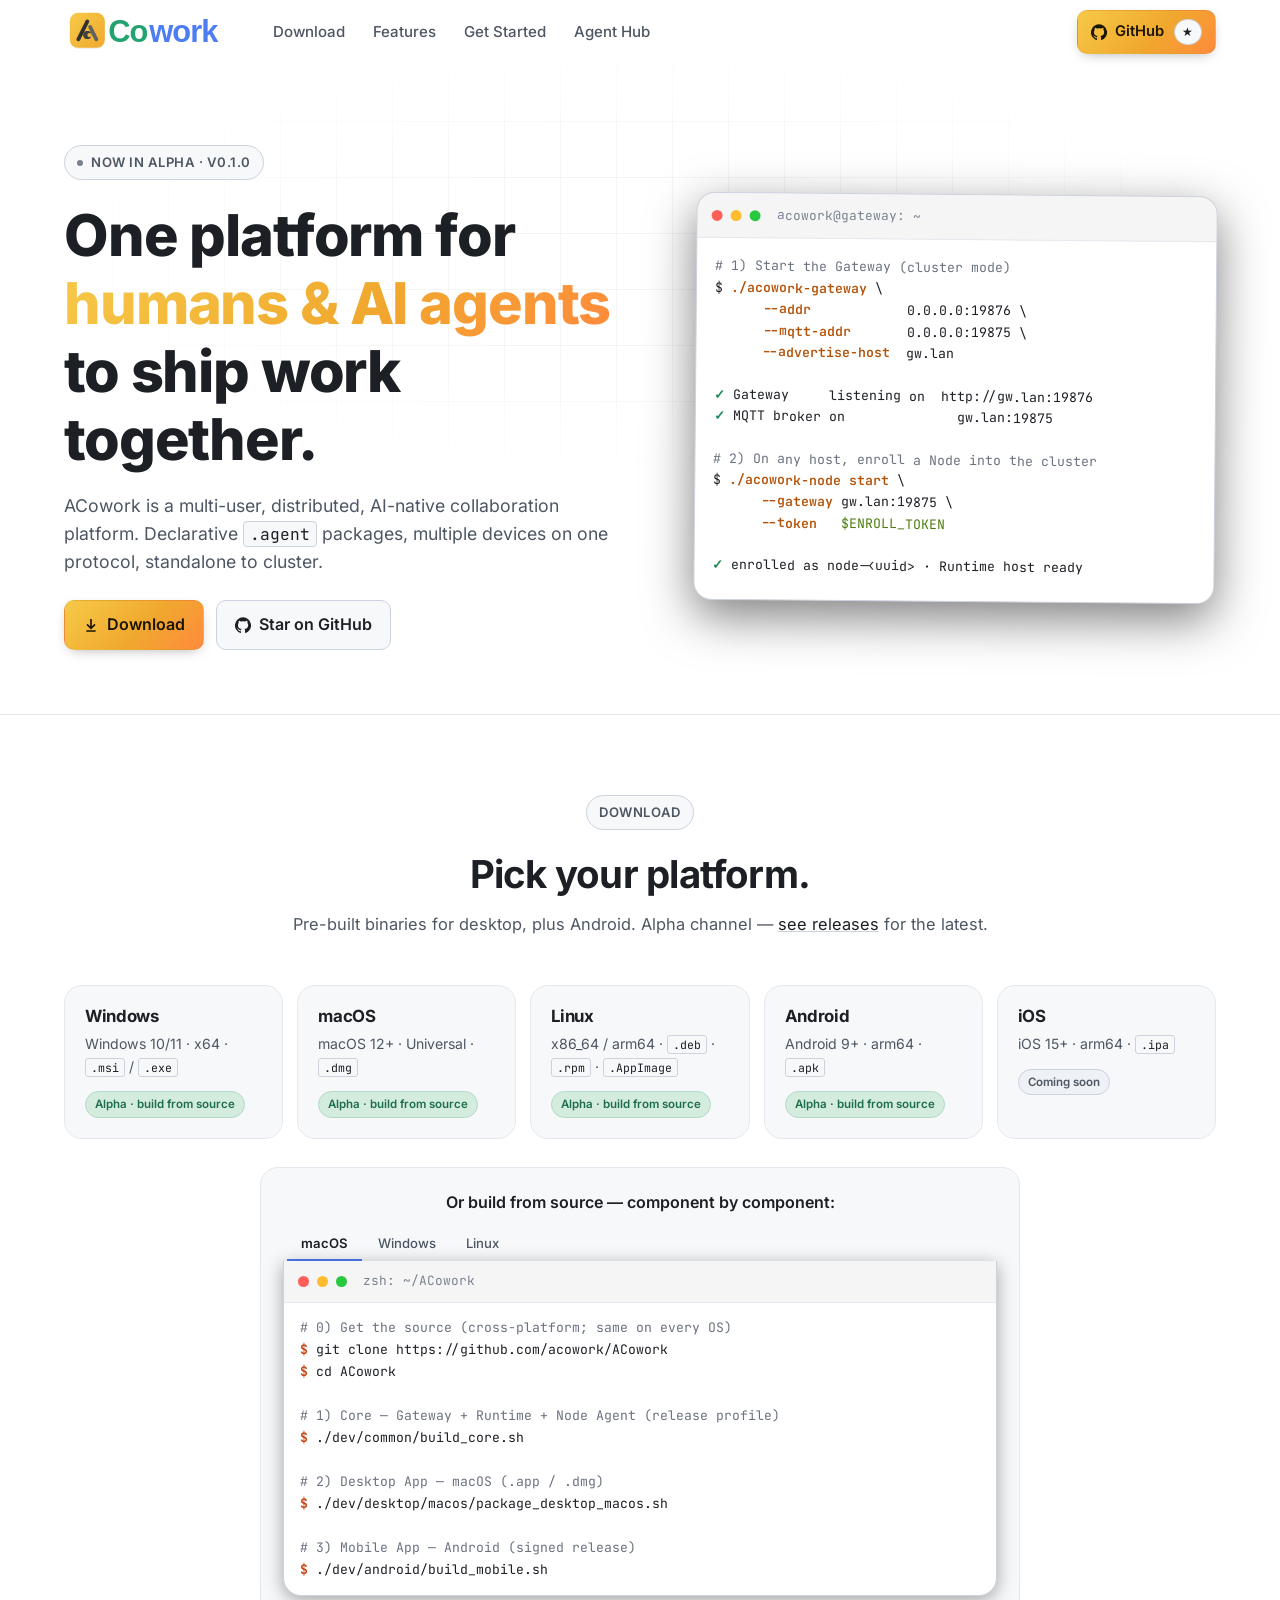
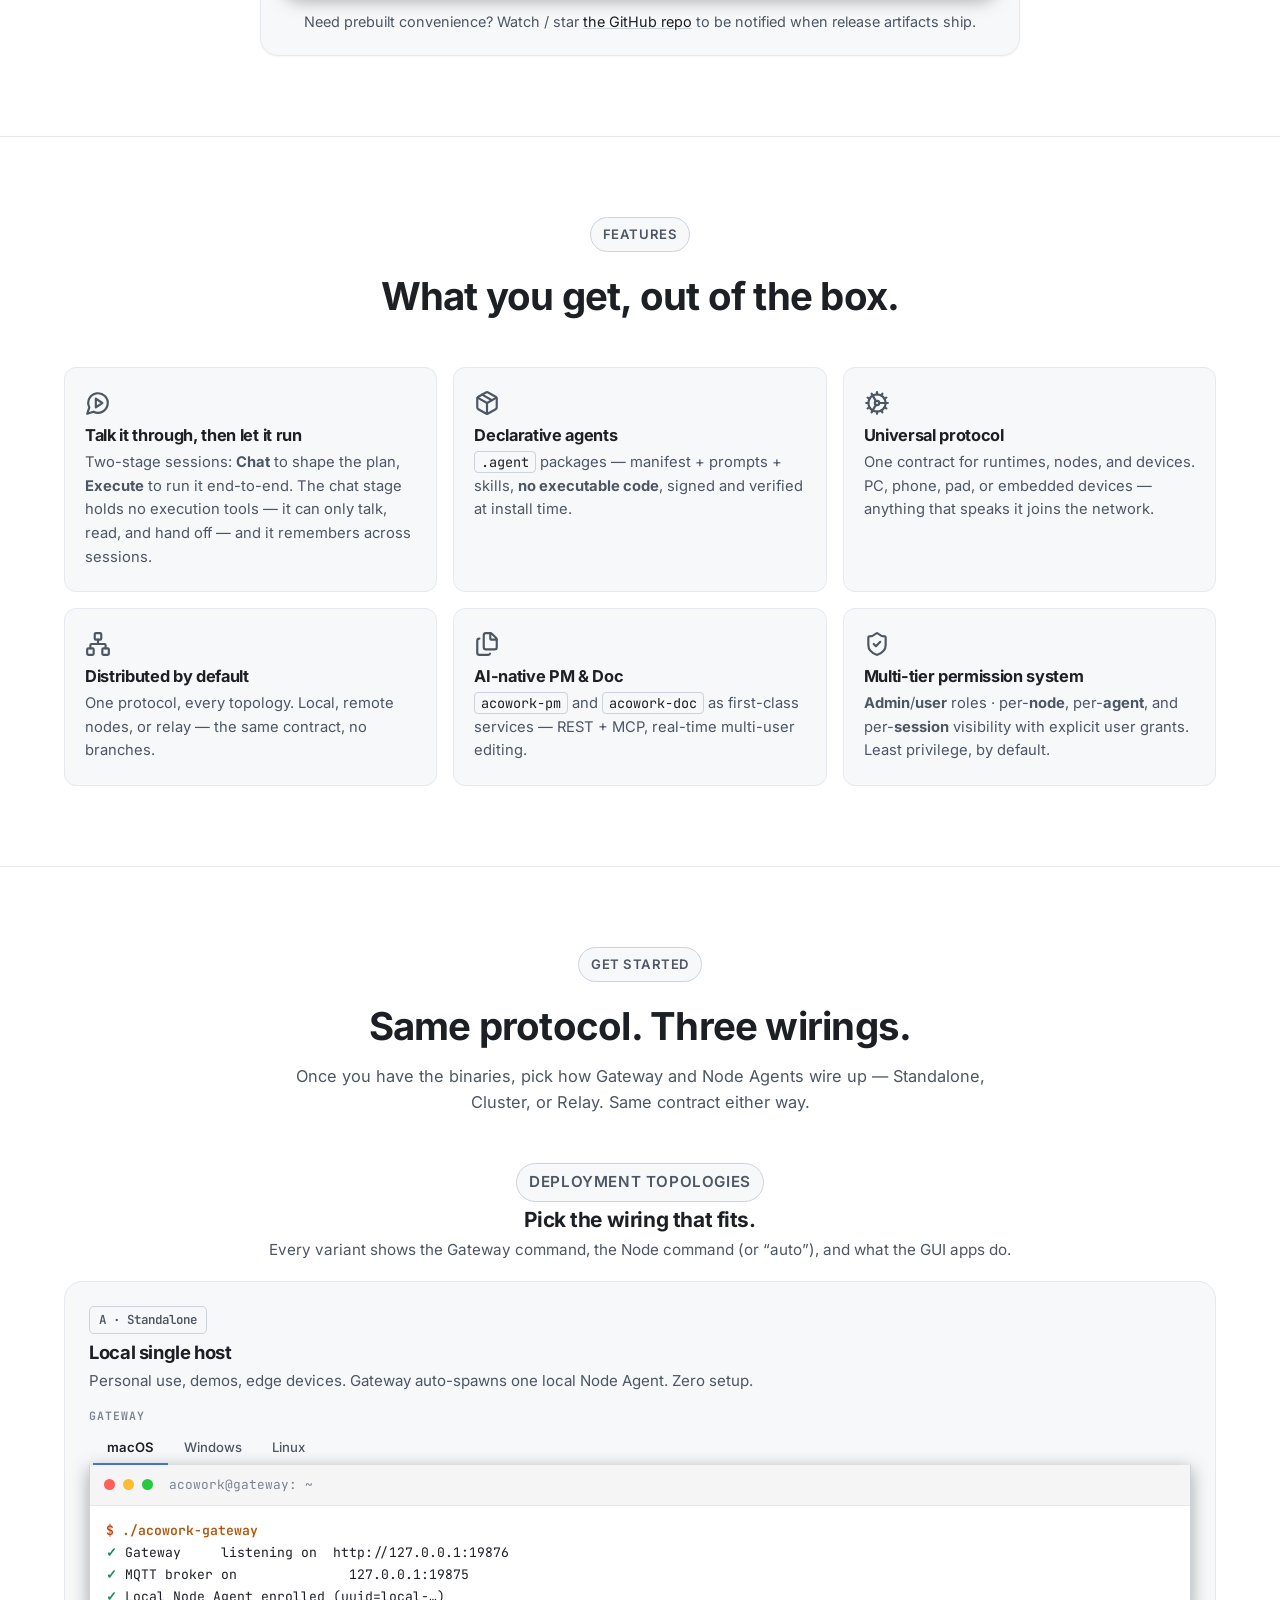
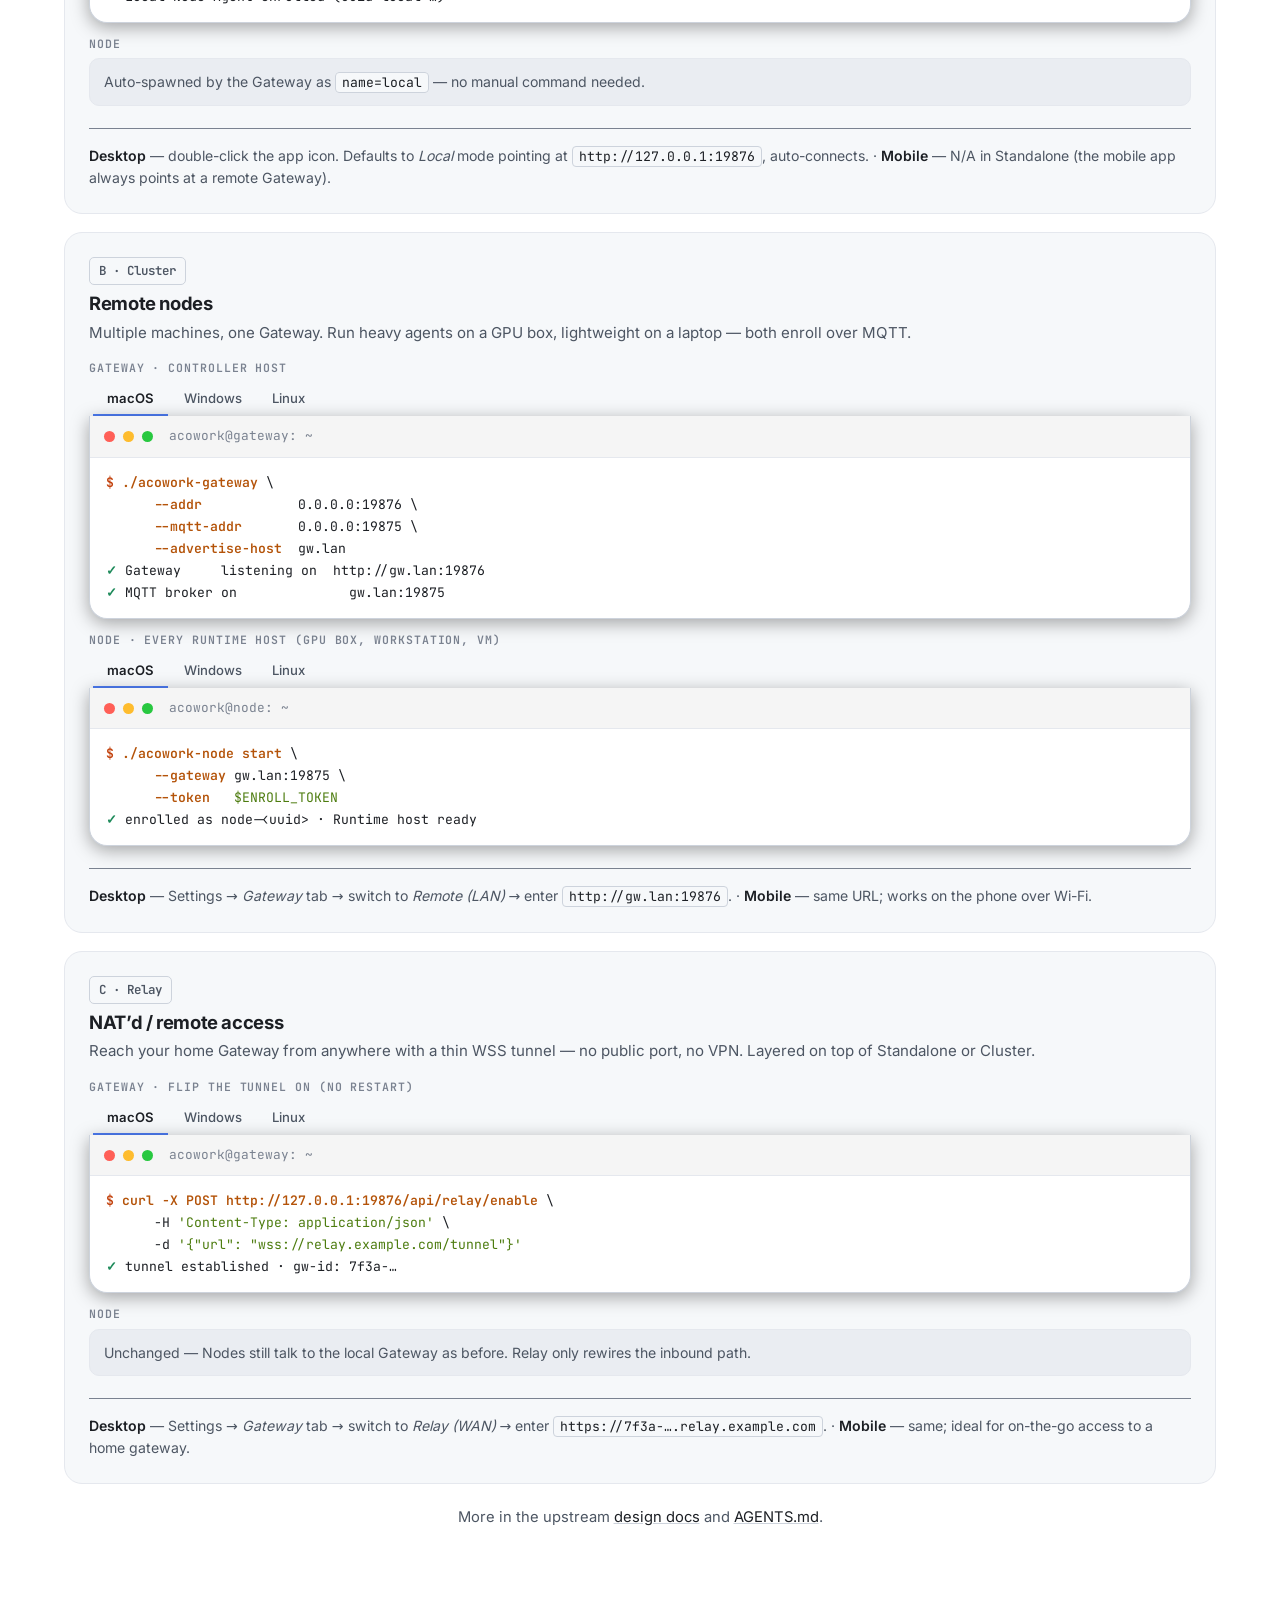
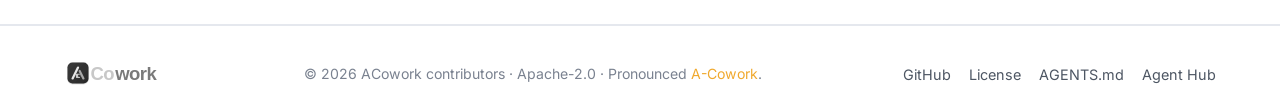
==== index.html @ cf71e771 "Lead with multi-device reach in the hero and meta descriptions 'standalone-to-cluster' describes sca" ====
<!DOCTYPE html>
<html lang="en" data-theme="dark">
<head>
  <meta charset="UTF-8" />
  <meta name="viewport" content="width=device-width, initial-scale=1.0" />
  <meta name="color-scheme" content="dark light" />
  <meta name="theme-color" content="#0d0e10" />

  <title>ACowork &mdash; AI Agents Collaboration Platform</title>
  <meta name="description" content="ACowork is a multi-user, distributed, AI-native collaboration platform. Declarative .agent packages, multiple devices on one protocol, standalone to cluster." />
  <meta name="keywords" content="ACowork, AI agents, multi-agent, collaboration platform, declarative agent, Rust, MCP, Grafeo" />

  <meta property="og:type" content="website" />
  <meta property="og:title" content="ACowork &mdash; AI Agents Collaboration Platform" />
  <meta property="og:description" content="Multi-user &middot; distributed &middot; AI-native. Declarative .agent packages, multiple devices on one protocol, standalone to cluster." />
  <meta property="og:image" content="assets/hero-1.jpg" />
  <meta name="twitter:card" content="summary_large_image" />

  <link rel="icon" type="image/svg+xml" href="assets/logo-gray.svg" />

  <!-- Self-hosted Variable Fonts (preload starts the fetch in parallel with HTML parse) -->
  <link rel="preload" href="assets/fonts/Inter-Variable.woff2" as="font" type="font/woff2" crossorigin />
  <link rel="preload" href="assets/fonts/JetBrainsMono-Variable.woff2" as="font" type="font/woff2" crossorigin />

  <link rel="stylesheet" href="styles.css?v=8" />
</head>
<body>

  <header class="nav" id="nav">
    <div class="container nav__inner">
      <a class="nav__brand" href="#top" aria-label="ACowork home">
        <img src="assets/logo.svg" alt="ACowork" class="nav__logo" height="40" />
      </a>
      <nav class="nav__links" aria-label="Primary">
        <a href="#download">Download</a>
        <a href="#features">Features</a>
        <a href="#start">Get Started</a>
        <a href="https://hub.acowork.ai">Agent Hub</a>
      </nav>
      <div class="nav__actions">
        <a class="btn btn--primary btn--sm" href="https://github.com/acowork/ACowork" target="_blank" rel="noopener" aria-label="GitHub repository">
          <svg viewBox="0 0 24 24" width="16" height="16" fill="currentColor" aria-hidden="true"><path d="M12 .5a12 12 0 0 0-3.79 23.4c.6.11.82-.26.82-.58v-2.04c-3.34.73-4.04-1.61-4.04-1.61-.55-1.4-1.34-1.77-1.34-1.77-1.1-.74.08-.73.08-.73 1.21.08 1.85 1.24 1.85 1.24 1.08 1.85 2.84 1.31 3.53 1 .11-.78.42-1.31.77-1.61-2.66-.3-5.46-1.33-5.46-5.93 0-1.31.47-2.38 1.24-3.22-.13-.3-.54-1.52.11-3.17 0 0 1.01-.32 3.3 1.23a11.45 11.45 0 0 1 6 0c2.29-1.55 3.3-1.23 3.3-1.23.65 1.65.24 2.87.12 3.17.77.84 1.23 1.91 1.23 3.22 0 4.61-2.8 5.62-5.47 5.92.43.37.81 1.1.81 2.22v3.29c0 .32.22.7.83.58A12 12 0 0 0 12 .5Z"/></svg>
          <span>GitHub</span>
          <span class="badge" id="stars-badge" aria-live="polite">&#9733;</span>
        </a>
        <button class="nav__toggle" id="nav-toggle" aria-label="Toggle menu" aria-expanded="false">
          <span></span><span></span><span></span>
        </button>
      </div>
    </div>
  </header>

  <main id="top">

    <section class="hero">
      <div class="hero__bg" aria-hidden="true">
        <div class="hero__grid"></div>
      </div>

      <div class="container hero__inner">
        <div class="hero__copy">
          <a class="eyebrow" href="https://github.com/acowork/ACowork" target="_blank" rel="noopener">
            <span class="eyebrow__dot"></span>
            Now in Alpha &middot; v0.1.0
          </a>
          <h1 class="hero__title">
            One platform for
            <span class="grad-text">humans &amp; AI agents</span>
            to ship work together.
          </h1>
          <p class="hero__sub">
            ACowork is a multi-user, distributed, AI-native collaboration platform.
            Declarative <code class="inline">.agent</code> packages, multiple devices
            on one protocol, standalone to cluster.
          </p>
          <div class="hero__cta">
            <a class="btn btn--primary" href="#download">
              <svg viewBox="0 0 24 24" width="16" height="16" fill="none" stroke="currentColor" stroke-width="2.5" aria-hidden="true"><path d="M12 3v12M6 11l6 6 6-6M5 21h14"/></svg>
              Download
            </a>
            <a class="btn btn--ghost" href="https://github.com/acowork/ACowork" target="_blank" rel="noopener">
              <svg viewBox="0 0 24 24" width="16" height="16" fill="currentColor" aria-hidden="true"><path d="M12 .5a12 12 0 0 0-3.79 23.4c.6.11.82-.26.82-.58v-2.04c-3.34.73-4.04-1.61-4.04-1.61-.55-1.4-1.34-1.77-1.34-1.77-1.1-.74.08-.73.08-.73 1.21.08 1.85 1.24 1.85 1.24 1.08 1.85 2.84 1.31 3.53 1 .11-.78.42-1.31.77-1.61-2.66-.3-5.46-1.33-5.46-5.93 0-1.31.47-2.38 1.24-3.22-.13-.3-.54-1.52.11-3.17 0 0 1.01-.32 3.3 1.23a11.45 11.45 0 0 1 6 0c2.29-1.55 3.3-1.23 3.3-1.23.65 1.65.24 2.87.12 3.17.77.84 1.23 1.91 1.23 3.22 0 4.61-2.8 5.62-5.47 5.92.43.37.81 1.1.81 2.22v3.29c0 .32.22.7.83.58A12 12 0 0 0 12 .5Z"/></svg>
              Star on GitHub
            </a>
          </div>
        </div>

        <div class="hero__art" aria-hidden="true">
          <div class="hero__card">
            <div class="hero__cardhead">
              <span class="dot dot--r"></span><span class="dot dot--y"></span><span class="dot dot--g"></span>
              <span class="hero__cardurl">acowork@gateway: ~</span>
            </div>
            <pre class="hero__cardbody"><code><span class="c-c"># 1) Start the Gateway (cluster mode)</span>
$ <span class="c-cmd">./acowork-gateway</span> \
      <span class="c-cmd">--addr</span>            0.0.0.0:19876 \
      <span class="c-cmd">--mqtt-addr</span>       0.0.0.0:19875 \
      <span class="c-cmd">--advertise-host</span>  gw.lan

<span class="c-ok">&#10003;</span> Gateway     listening on  http://gw.lan:19876
<span class="c-ok">&#10003;</span> MQTT broker on              gw.lan:19875

<span class="c-c"># 2) On any host, enroll a Node into the cluster</span>
$ <span class="c-cmd">./acowork-node start</span> \
      <span class="c-cmd">--gateway</span> gw.lan:19875 \
      <span class="c-cmd">--token</span>   <span class="c-str">$ENROLL_TOKEN</span>

<span class="c-ok">&#10003;</span> enrolled as node-&lt;uuid&gt; &middot; Runtime host ready</code></pre>
          </div>
        </div>
      </div>
    </section>

    <section class="section section--alt" id="download">
      <div class="container">
        <header class="section__head">
          <p class="eyebrow eyebrow--center">Download</p>
          <h2 class="section__title">Pick your platform.</h2>
          <p class="section__lead">Pre-built binaries for desktop, plus Android. Alpha channel &mdash; <a href="https://github.com/acowork/ACowork/releases" target="_blank" rel="noopener">see releases</a> for the latest.</p>
        </header>

        <div class="dl-grid">
          <a class="dl-card" href="https://github.com/acowork/ACowork/releases" target="_blank" rel="noopener">
            <div class="dl-card__body">
              <h3><strong class="dl-name">Windows</strong></h3>
              <p>Windows 10/11 &middot; x64 &middot; <code>.msi</code> / <code>.exe</code></p>
              <span class="dl-meta dl-meta--alpha">Alpha &middot; build from source</span>
            </div>
          </a>

          <a class="dl-card" href="https://github.com/acowork/ACowork/releases" target="_blank" rel="noopener">
            <div class="dl-card__body">
              <h3><strong class="dl-name">macOS</strong></h3>
              <p>macOS 12+ &middot; Universal &middot; <code>.dmg</code></p>
              <span class="dl-meta dl-meta--alpha">Alpha &middot; build from source</span>
            </div>
          </a>

          <a class="dl-card" href="https://github.com/acowork/ACowork/releases" target="_blank" rel="noopener">
            <div class="dl-card__body">
              <h3><strong class="dl-name">Linux</strong></h3>
              <p>x86_64 / arm64 &middot; <code>.deb</code> &middot; <code>.rpm</code> &middot; <code>.AppImage</code></p>
              <span class="dl-meta dl-meta--alpha">Alpha &middot; build from source</span>
            </div>
          </a>

          <a class="dl-card" href="https://github.com/acowork/ACowork/releases" target="_blank" rel="noopener">
            <div class="dl-card__body">
              <h3><strong class="dl-name">Android</strong></h3>
              <p>Android 9+ &middot; arm64 &middot; <code>.apk</code></p>
              <span class="dl-meta dl-meta--alpha">Alpha &middot; build from source</span>
            </div>
          </a>
          <a class="dl-card" href="https://github.com/acowork/ACowork" target="_blank" rel="noopener">
            <div class="dl-card__body">
              <h3><strong class="dl-name">iOS</strong></h3>
              <p>iOS 15+ &middot; arm64 &middot; <code>.ipa</code></p>
              <span class="dl-meta dl-meta--soon">Coming soon</span>
            </div>
          </a>
        </div>

        <div class="dl-build">
          <p class="dl-build__title">Or build from source &mdash; component by component:</p>

          <div class="ptabs" data-ptabs-group="platform">
            <div class="ptabs__bar" role="tablist" aria-label="Build platform">
              <button type="button" class="ptabs__btn is-active" data-ptab="macos"   role="tab" aria-selected="true">macOS</button>
              <button type="button" class="ptabs__btn"           data-ptab="windows" role="tab" aria-selected="false">Windows</button>
              <button type="button" class="ptabs__btn"           data-ptab="linux"   role="tab" aria-selected="false">Linux</button>
            </div>

            <div class="ptabs__pane is-active" data-ptab-pane="macos" role="tabpanel">
              <div class="terminal">
                <div class="terminal__head">
                  <span class="dot dot--r"></span><span class="dot dot--y"></span><span class="dot dot--g"></span>
                  <span class="terminal__url">zsh: ~/ACowork</span>
                </div>
                <pre class="code terminal__body"><code><span class="c-c"># 0) Get the source (cross-platform; same on every OS)</span>
<span class="c-cd">$</span> git clone https://github.com/acowork/ACowork
<span class="c-cd">$</span> cd ACowork

<span class="c-c"># 1) Core &mdash; Gateway + Runtime + Node Agent (release profile)</span>
<span class="c-cd">$</span> ./dev/common/build_core.sh

<span class="c-c"># 2) Desktop App &mdash; macOS (.app / .dmg)</span>
<span class="c-cd">$</span> ./dev/desktop/macos/package_desktop_macos.sh

<span class="c-c"># 3) Mobile App &mdash; Android (signed release)</span>
<span class="c-cd">$</span> ./dev/android/build_mobile.sh</code></pre>
              </div>
            </div>

            <div class="ptabs__pane" data-ptab-pane="windows" role="tabpanel" hidden>
              <div class="terminal">
                <div class="terminal__head">
                  <span class="dot dot--r"></span><span class="dot dot--y"></span><span class="dot dot--g"></span>
                  <span class="terminal__url">pwsh: ~\ACowork</span>
                </div>
                <pre class="code terminal__body"><code><span class="c-c"># 0) Get the source (cross-platform; same on every OS)</span>
<span class="c-cd">$</span> git clone https://github.com/acowork/ACowork
<span class="c-cd">$</span> cd ACowork

<span class="c-c"># 1) Core &mdash; Gateway + Runtime + Node Agent (release profile)</span>
<span class="c-cd">$</span> .\dev\common\build_core.ps1

<span class="c-c"># 2) Desktop App &mdash; Windows (.msi / NSIS)</span>
<span class="c-cd">$</span> .\dev\desktop\windows\package_desktop_windows.ps1

<span class="c-c"># 3) Mobile App &mdash; Android (signed release)</span>
<span class="c-cd">$</span> .\dev\android\build_mobile.ps1</code></pre>
              </div>
            </div>

            <div class="ptabs__pane" data-ptab-pane="linux" role="tabpanel" hidden>
              <div class="terminal">
                <div class="terminal__head">
                  <span class="dot dot--r"></span><span class="dot dot--y"></span><span class="dot dot--g"></span>
                  <span class="terminal__url">bash: ~/ACowork</span>
                </div>
                <pre class="code terminal__body"><code><span class="c-c"># 0) Get the source (cross-platform; same on every OS)</span>
<span class="c-cd">$</span> git clone https://github.com/acowork/ACowork
<span class="c-cd">$</span> cd ACowork

<span class="c-c"># 1) Core &mdash; Gateway + Runtime + Node Agent (release profile)</span>
<span class="c-cd">$</span> ./dev/common/build_core.sh

<span class="c-c"># 2) Desktop App &mdash; Linux (.deb / .rpm / AppImage)</span>
<span class="c-cd">$</span> ./dev/desktop/linux/package_desktop_linux.sh

<span class="c-c"># 3) Mobile App &mdash; Android (signed release)</span>
<span class="c-cd">$</span> ./dev/android/build_mobile.sh</code></pre>
              </div>
            </div>
          </div>

          <p class="dl-build__note">Need prebuilt convenience? Watch / star <a href="https://github.com/acowork/ACowork" target="_blank" rel="noopener">the GitHub repo</a> to be notified when release artifacts ship.</p>
        </div>
      </div>
    </section>

    <section class="section" id="features">
      <div class="container">
        <header class="section__head">
          <p class="eyebrow eyebrow--center">Features</p>
          <h2 class="section__title">What you get, out of the box.</h2>
        </header>

        <div class="ft-grid">
          <article class="ft">
            <div class="ft__icon"><svg xmlns="http://www.w3.org/2000/svg" viewBox="0 0 24 24" fill="none" stroke="currentColor" stroke-width="2" stroke-linecap="round" stroke-linejoin="round" aria-hidden="true"><path d="M7.9 20A9 9 0 1 0 4 16.1L2 22Z"/><polygon points="10 8 16 12 10 16 10 8"/></svg></div>
            <h3>Talk it through, then let it run</h3>
            <p>Two-stage sessions: <strong>Chat</strong> to shape the plan, <strong>Execute</strong> to run it end-to-end. The chat stage holds no execution tools &mdash; it can only talk, read, and hand off &mdash; and it remembers across sessions.</p>
          </article>
          <article class="ft">
            <div class="ft__icon"><svg xmlns="http://www.w3.org/2000/svg" viewBox="0 0 24 24" fill="none" stroke="currentColor" stroke-width="2" stroke-linecap="round" stroke-linejoin="round" aria-hidden="true"><path d="M11 21.73a2 2 0 0 0 2 0l7-4A2 2 0 0 0 21 16V8a2 2 0 0 0-1-1.73l-7-4a2 2 0 0 0-2 0l-7 4A2 2 0 0 0 3 8v8a2 2 0 0 0 1 1.73z"/><path d="M12 22V12"/><polyline points="3.29 7 12 12 20.71 7"/><path d="m7.5 4.27 9 5.15"/></svg></div>
            <h3>Declarative agents</h3>
            <p><code class="inline">.agent</code> packages &mdash; manifest + prompts + skills, <strong>no executable code</strong>, signed and verified at install time.</p>
          </article>
          <article class="ft">
            <div class="ft__icon"><svg xmlns="http://www.w3.org/2000/svg" viewBox="0 0 24 24" fill="none" stroke="currentColor" stroke-width="2" stroke-linecap="round" stroke-linejoin="round" aria-hidden="true"><path d="M11 10.27 7 3.34"/><path d="m11 13.73-4 6.93"/><path d="M12 22v-2"/><path d="M12 2v2"/><path d="M14 12h8"/><path d="m17 20.66-1-1.73"/><path d="m17 3.34-1 1.73"/><path d="M2 12h2"/><path d="m20.66 17-1.73-1"/><path d="m20.66 7-1.73 1"/><path d="m3.34 17 1.73-1"/><path d="m3.34 7 1.73 1"/><circle cx="12" cy="12" r="2"/><circle cx="12" cy="12" r="8"/></svg></div>
            <h3>Universal protocol</h3>
            <p>One contract for runtimes, nodes, and devices. PC, phone, pad, or embedded devices &mdash; anything that speaks it joins the network.</p>
          </article>
          <article class="ft">
            <div class="ft__icon"><svg xmlns="http://www.w3.org/2000/svg" viewBox="0 0 24 24" fill="none" stroke="currentColor" stroke-width="2" stroke-linecap="round" stroke-linejoin="round" aria-hidden="true"><rect x="16" y="16" width="6" height="6" rx="1"/><rect x="2" y="16" width="6" height="6" rx="1"/><rect x="9" y="2" width="6" height="6" rx="1"/><path d="M5 16v-3a1 1 0 0 1 1-1h12a1 1 0 0 1 1 1v3"/><path d="M12 12V8"/></svg></div>
            <h3>Distributed by default</h3>
            <p>One protocol, every topology. Local, remote nodes, or relay &mdash; the same contract, no branches.</p>
          </article>
          <article class="ft">
            <div class="ft__icon"><svg xmlns="http://www.w3.org/2000/svg" viewBox="0 0 24 24" fill="none" stroke="currentColor" stroke-width="2" stroke-linecap="round" stroke-linejoin="round" aria-hidden="true"><path d="M15 2h-4a2 2 0 0 0-2 2v11a2 2 0 0 0 2 2h8a2 2 0 0 0 2-2V8"/><path d="M16.706 2.706A2.4 2.4 0 0 0 15 2v5a1 1 0 0 0 1 1h5a2.4 2.4 0 0 0-.706-1.706z"/><path d="M5 7a2 2 0 0 0-2 2v11a2 2 0 0 0 2 2h8a2 2 0 0 0 1.732-1"/></svg></div>
            <h3>AI-native PM &amp; Doc</h3>
            <p><code class="inline">acowork-pm</code> and <code class="inline">acowork-doc</code> as first-class services &mdash; REST + MCP, real-time multi-user editing.</p>
          </article>
          <article class="ft">
            <div class="ft__icon"><svg xmlns="http://www.w3.org/2000/svg" viewBox="0 0 24 24" fill="none" stroke="currentColor" stroke-width="2" stroke-linecap="round" stroke-linejoin="round" aria-hidden="true"><path d="M20 13c0 5-3.5 7.5-7.66 8.95a1 1 0 0 1-.67-.01C7.5 20.5 4 18 4 13V6a1 1 0 0 1 1-1c2 0 4.5-1.2 6.24-2.72a1.17 1.17 0 0 1 1.52 0C14.51 3.81 17 5 19 5a1 1 0 0 1 1 1z"/><path d="m9 12 2 2 4-4"/></svg></div>
            <h3>Multi-tier permission system</h3>
            <p><strong>Admin</strong>/<strong>user</strong> roles &middot; per-<strong>node</strong>, per-<strong>agent</strong>, and per-<strong>session</strong> visibility with explicit user grants. Least privilege, by default.</p>
          </article>
        </div>
      </div>
    </section>

    <section class="section section--alt" id="start">
      <div class="container">
        <header class="section__head">
          <p class="eyebrow eyebrow--center">Get Started</p>
          <h2 class="section__title">Same protocol. Three wirings.</h2>
          <p class="section__lead">Once you have the binaries, pick how Gateway and Node Agents wire up &mdash; Standalone, Cluster, or Relay. Same contract either way.</p>
        </header>

        <div class="topology">
          <header class="topology__head">
            <p class="eyebrow eyebrow--center">Deployment topologies</p>
            <h3>Pick the wiring that fits.</h3>
            <p>Every variant shows the Gateway command, the Node command (or &ldquo;auto&rdquo;), and what the GUI apps do.</p>
          </header>

          <div class="modes">
            <article class="mode">
              <header class="mode__head">
                <span class="mode__tag">A &middot; Standalone</span>
                <h3>Local single host</h3>
                <p>Personal use, demos, edge devices. Gateway auto-spawns one local Node Agent. Zero setup.</p>
              </header>
              <div class="mode__stack">
                <div class="mode__step">
                  <span class="mode__step-label">Gateway</span>
                  <div class="ptabs" data-ptabs-group="platform">
                    <div class="ptabs__bar" role="tablist" aria-label="Platform">
                      <button type="button" class="ptabs__btn is-active" data-ptab="macos"   role="tab" aria-selected="true">macOS</button>
                      <button type="button" class="ptabs__btn"           data-ptab="windows" role="tab" aria-selected="false">Windows</button>
                      <button type="button" class="ptabs__btn"           data-ptab="linux"   role="tab" aria-selected="false">Linux</button>
                    </div>
                    <div class="ptabs__pane is-active" data-ptab-pane="macos" role="tabpanel">
                      <div class="terminal">
                        <div class="terminal__head">
                          <span class="dot dot--r"></span><span class="dot dot--y"></span><span class="dot dot--g"></span>
                          <span class="terminal__url">acowork@gateway: ~</span>
                        </div>
                        <pre class="code terminal__body"><code><span class="c-cd">$</span> <span class="c-cmd">./acowork-gateway</span>
<span class="c-ok">&#10003;</span> Gateway     listening on  http://127.0.0.1:19876
<span class="c-ok">&#10003;</span> MQTT broker on              127.0.0.1:19875
<span class="c-ok">&#10003;</span> Local Node Agent enrolled (uuid=local-&hellip;)</code></pre>
                      </div>
                    </div>
                    <div class="ptabs__pane" data-ptab-pane="windows" role="tabpanel" hidden>
                      <div class="terminal">
                        <div class="terminal__head">
                          <span class="dot dot--r"></span><span class="dot dot--y"></span><span class="dot dot--g"></span>
                          <span class="terminal__url">acowork@gateway: ~</span>
                        </div>
                        <pre class="code terminal__body"><code><span class="c-cd">$</span> <span class="c-cmd">.\acowork-gateway.exe</span>
<span class="c-ok">&#10003;</span> Gateway     listening on  http://127.0.0.1:19876
<span class="c-ok">&#10003;</span> MQTT broker on              127.0.0.1:19875
<span class="c-ok">&#10003;</span> Local Node Agent enrolled (uuid=local-&hellip;)</code></pre>
                      </div>
                    </div>
                    <div class="ptabs__pane" data-ptab-pane="linux" role="tabpanel" hidden>
                      <div class="terminal">
                        <div class="terminal__head">
                          <span class="dot dot--r"></span><span class="dot dot--y"></span><span class="dot dot--g"></span>
                          <span class="terminal__url">acowork@gateway: ~</span>
                        </div>
                        <pre class="code terminal__body"><code><span class="c-cd">$</span> <span class="c-cmd">./acowork-gateway</span>
<span class="c-ok">&#10003;</span> Gateway     listening on  http://127.0.0.1:19876
<span class="c-ok">&#10003;</span> MQTT broker on              127.0.0.1:19875
<span class="c-ok">&#10003;</span> Local Node Agent enrolled (uuid=local-&hellip;)</code></pre>
                      </div>
                    </div>
                  </div>
                </div>
                <div class="mode__step">
                  <span class="mode__step-label">Node</span>
                  <p class="mode__note">Auto-spawned by the Gateway as <code class="inline">name=local</code> &mdash; no manual command needed.</p>
                </div>
                <p class="mode__apps"><strong>Desktop</strong> &mdash; double-click the app icon. Defaults to <em>Local</em> mode pointing at <code class="inline">http://127.0.0.1:19876</code>, auto-connects. &middot; <strong>Mobile</strong> &mdash; N/A in Standalone (the mobile app always points at a remote Gateway).</p>
              </div>
            </article>

            <article class="mode">
              <header class="mode__head">
                <span class="mode__tag">B &middot; Cluster</span>
                <h3>Remote nodes</h3>
                <p>Multiple machines, one Gateway. Run heavy agents on a GPU box, lightweight on a laptop &mdash; both enroll over MQTT.</p>
              </header>
              <div class="mode__stack">
                <div class="mode__step">
                  <span class="mode__step-label">Gateway &middot; controller host</span>
                  <div class="ptabs" data-ptabs-group="platform">
                    <div class="ptabs__bar" role="tablist" aria-label="Platform">
                      <button type="button" class="ptabs__btn is-active" data-ptab="macos"   role="tab" aria-selected="true">macOS</button>
                      <button type="button" class="ptabs__btn"           data-ptab="windows" role="tab" aria-selected="false">Windows</button>
                      <button type="button" class="ptabs__btn"           data-ptab="linux"   role="tab" aria-selected="false">Linux</button>
                    </div>
                    <div class="ptabs__pane is-active" data-ptab-pane="macos" role="tabpanel">
                      <div class="terminal">
                        <div class="terminal__head">
                          <span class="dot dot--r"></span><span class="dot dot--y"></span><span class="dot dot--g"></span>
                          <span class="terminal__url">acowork@gateway: ~</span>
                        </div>
                        <pre class="code terminal__body"><code><span class="c-cd">$</span> <span class="c-cmd">./acowork-gateway</span> \
      <span class="c-cmd">--addr</span>            0.0.0.0:19876 \
      <span class="c-cmd">--mqtt-addr</span>       0.0.0.0:19875 \
      <span class="c-cmd">--advertise-host</span>  gw.lan
<span class="c-ok">&#10003;</span> Gateway     listening on  http://gw.lan:19876
<span class="c-ok">&#10003;</span> MQTT broker on              gw.lan:19875</code></pre>
                      </div>
                    </div>
                    <div class="ptabs__pane" data-ptab-pane="windows" role="tabpanel" hidden>
                      <div class="terminal">
                        <div class="terminal__head">
                          <span class="dot dot--r"></span><span class="dot dot--y"></span><span class="dot dot--g"></span>
                          <span class="terminal__url">acowork@gateway: ~</span>
                        </div>
                        <pre class="code terminal__body"><code><span class="c-cd">$</span> <span class="c-cmd">.\acowork-gateway.exe</span> `
      <span class="c-cmd">--addr</span>            0.0.0.0:19876 `
      <span class="c-cmd">--mqtt-addr</span>       0.0.0.0:19875 `
      <span class="c-cmd">--advertise-host</span>  gw.lan
<span class="c-ok">&#10003;</span> Gateway     listening on  http://gw.lan:19876
<span class="c-ok">&#10003;</span> MQTT broker on              gw.lan:19875</code></pre>
                      </div>
                    </div>
                    <div class="ptabs__pane" data-ptab-pane="linux" role="tabpanel" hidden>
                      <div class="terminal">
                        <div class="terminal__head">
                          <span class="dot dot--r"></span><span class="dot dot--y"></span><span class="dot dot--g"></span>
                          <span class="terminal__url">acowork@gateway: ~</span>
                        </div>
                        <pre class="code terminal__body"><code><span class="c-cd">$</span> <span class="c-cmd">./acowork-gateway</span> \
      <span class="c-cmd">--addr</span>            0.0.0.0:19876 \
      <span class="c-cmd">--mqtt-addr</span>       0.0.0.0:19875 \
      <span class="c-cmd">--advertise-host</span>  gw.lan
<span class="c-ok">&#10003;</span> Gateway     listening on  http://gw.lan:19876
<span class="c-ok">&#10003;</span> MQTT broker on              gw.lan:19875</code></pre>
                      </div>
                    </div>
                  </div>
                </div>
                <div class="mode__step">
                  <span class="mode__step-label">Node &middot; every Runtime host (GPU box, workstation, VM)</span>
                  <div class="ptabs" data-ptabs-group="platform">
                    <div class="ptabs__bar" role="tablist" aria-label="Platform">
                      <button type="button" class="ptabs__btn is-active" data-ptab="macos"   role="tab" aria-selected="true">macOS</button>
                      <button type="button" class="ptabs__btn"           data-ptab="windows" role="tab" aria-selected="false">Windows</button>
                      <button type="button" class="ptabs__btn"           data-ptab="linux"   role="tab" aria-selected="false">Linux</button>
                    </div>
                    <div class="ptabs__pane is-active" data-ptab-pane="macos" role="tabpanel">
                      <div class="terminal">
                        <div class="terminal__head">
                          <span class="dot dot--r"></span><span class="dot dot--y"></span><span class="dot dot--g"></span>
                          <span class="terminal__url">acowork@node: ~</span>
                        </div>
                        <pre class="code terminal__body"><code><span class="c-cd">$</span> <span class="c-cmd">./acowork-node start</span> \
      <span class="c-cmd">--gateway</span> gw.lan:19875 \
      <span class="c-cmd">--token</span>   <span class="c-str">$ENROLL_TOKEN</span>
<span class="c-ok">&#10003;</span> enrolled as node-&lt;uuid&gt; &middot; Runtime host ready</code></pre>
                      </div>
                    </div>
                    <div class="ptabs__pane" data-ptab-pane="windows" role="tabpanel" hidden>
                      <div class="terminal">
                        <div class="terminal__head">
                          <span class="dot dot--r"></span><span class="dot dot--y"></span><span class="dot dot--g"></span>
                          <span class="terminal__url">acowork@node: ~</span>
                        </div>
                        <pre class="code terminal__body"><code><span class="c-cd">$</span> <span class="c-cmd">.\acowork-node.exe start</span> `
      <span class="c-cmd">--gateway</span> gw.lan:19875 `
      <span class="c-cmd">--token</span>   <span class="c-str">$env:ENROLL_TOKEN</span>
<span class="c-ok">&#10003;</span> enrolled as node-&lt;uuid&gt; &middot; Runtime host ready</code></pre>
                      </div>
                    </div>
                    <div class="ptabs__pane" data-ptab-pane="linux" role="tabpanel" hidden>
                      <div class="terminal">
                        <div class="terminal__head">
                          <span class="dot dot--r"></span><span class="dot dot--y"></span><span class="dot dot--g"></span>
                          <span class="terminal__url">acowork@node: ~</span>
                        </div>
                        <pre class="code terminal__body"><code><span class="c-cd">$</span> <span class="c-cmd">./acowork-node start</span> \
      <span class="c-cmd">--gateway</span> gw.lan:19875 \
      <span class="c-cmd">--token</span>   <span class="c-str">$ENROLL_TOKEN</span>
<span class="c-ok">&#10003;</span> enrolled as node-&lt;uuid&gt; &middot; Runtime host ready</code></pre>
                      </div>
                    </div>
                  </div>
                </div>
                <p class="mode__apps"><strong>Desktop</strong> &mdash; Settings &rarr; <em>Gateway</em> tab &rarr; switch to <em>Remote (LAN)</em> &rarr; enter <code class="inline">http://gw.lan:19876</code>. &middot; <strong>Mobile</strong> &mdash; same URL; works on the phone over Wi-Fi.</p>
              </div>
            </article>

            <article class="mode">
              <header class="mode__head">
                <span class="mode__tag">C &middot; Relay</span>
                <h3>NAT&rsquo;d / remote access</h3>
                <p>Reach your home Gateway from anywhere with a thin WSS tunnel &mdash; no public port, no VPN. Layered on top of Standalone or Cluster.</p>
              </header>
              <div class="mode__stack">
                <div class="mode__step">
                  <span class="mode__step-label">Gateway &middot; flip the tunnel on (no restart)</span>
                  <div class="ptabs" data-ptabs-group="platform">
                    <div class="ptabs__bar" role="tablist" aria-label="Platform">
                      <button type="button" class="ptabs__btn is-active" data-ptab="macos"   role="tab" aria-selected="true">macOS</button>
                      <button type="button" class="ptabs__btn"           data-ptab="windows" role="tab" aria-selected="false">Windows</button>
                      <button type="button" class="ptabs__btn"           data-ptab="linux"   role="tab" aria-selected="false">Linux</button>
                    </div>
                    <div class="ptabs__pane is-active" data-ptab-pane="macos" role="tabpanel">
                      <div class="terminal">
                        <div class="terminal__head">
                          <span class="dot dot--r"></span><span class="dot dot--y"></span><span class="dot dot--g"></span>
                          <span class="terminal__url">acowork@gateway: ~</span>
                        </div>
                        <pre class="code terminal__body"><code><span class="c-cd">$</span> <span class="c-cmd">curl -X POST http://127.0.0.1:19876/api/relay/enable</span> \
      -H <span class="c-str">'Content-Type: application/json'</span> \
      -d <span class="c-str">'{"url": "wss://relay.example.com/tunnel"}'</span>
<span class="c-ok">&#10003;</span> tunnel established &middot; gw-id: 7f3a-&hellip;</code></pre>
                      </div>
                    </div>
                    <div class="ptabs__pane" data-ptab-pane="windows" role="tabpanel" hidden>
                      <div class="terminal">
                        <div class="terminal__head">
                          <span class="dot dot--r"></span><span class="dot dot--y"></span><span class="dot dot--g"></span>
                          <span class="terminal__url">acowork@gateway: ~</span>
                        </div>
                        <pre class="code terminal__body"><code><span class="c-cd">$</span> <span class="c-cmd">$body</span> = <span class="c-str">'{&quot;url&quot;: &quot;wss://relay.example.com/tunnel&quot;}'</span>
<span class="c-cd">$</span> <span class="c-cmd">curl.exe</span> -X POST http://127.0.0.1:19876/api/relay/enable `
        -H <span class="c-str">"Content-Type: application/json"</span> `
        -d <span class="c-cmd">$body</span>
<span class="c-ok">&#10003;</span> tunnel established &middot; gw-id: 7f3a-&hellip;</code></pre>
                        <p class="mode__note">PowerShell's <code class="inline">curl</code> is an alias for <code class="inline">Invoke-WebRequest</code> &mdash; call <code class="inline">curl.exe</code> explicitly for the same behavior as bash.</p>
                      </div>
                    </div>
                    <div class="ptabs__pane" data-ptab-pane="linux" role="tabpanel" hidden>
                      <div class="terminal">
                        <div class="terminal__head">
                          <span class="dot dot--r"></span><span class="dot dot--y"></span><span class="dot dot--g"></span>
                          <span class="terminal__url">acowork@gateway: ~</span>
                        </div>
                        <pre class="code terminal__body"><code><span class="c-cd">$</span> <span class="c-cmd">curl -X POST http://127.0.0.1:19876/api/relay/enable</span> \
      -H <span class="c-str">'Content-Type: application/json'</span> \
      -d <span class="c-str">'{"url": "wss://relay.example.com/tunnel"}'</span>
<span class="c-ok">&#10003;</span> tunnel established &middot; gw-id: 7f3a-&hellip;</code></pre>
                      </div>
                    </div>
                  </div>
                </div>
                <div class="mode__step">
                  <span class="mode__step-label">Node</span>
                  <p class="mode__note">Unchanged &mdash; Nodes still talk to the local Gateway as before. Relay only rewires the inbound path.</p>
                </div>
                <p class="mode__apps"><strong>Desktop</strong> &mdash; Settings &rarr; <em>Gateway</em> tab &rarr; switch to <em>Relay (WAN)</em> &rarr; enter <code class="inline">https://7f3a-&hellip;.relay.example.com</code>. &middot; <strong>Mobile</strong> &mdash; same; ideal for on-the-go access to a home gateway.</p>
              </div>
            </article>
          </div>
        </div>

        <p class="start-hint">More in the upstream <a href="https://github.com/acowork/ACowork/docs/design/zh" target="_blank" rel="noopener">design docs</a> and <a href="https://github.com/acowork/ACowork/AGENTS.md" target="_blank" rel="noopener">AGENTS.md</a>.</p>
      </div>
    </section>
  </main>

  <footer class="footer">
    <div class="container footer__inner">
      <img class="footer__logo" src="assets/logo-gray.svg" alt="ACowork" width="120" height="32" />
      <p class="footer__copy">&copy; <span id="year">2025</span> ACowork contributors &middot; Apache-2.0 &middot; Pronounced <em>A-Cowork</em>.</p>
      <nav class="footer__links" aria-label="Footer">
        <a href="https://github.com/acowork/ACowork" target="_blank" rel="noopener">GitHub</a>
        <a href="https://github.com/acowork/ACowork/LICENSE" target="_blank" rel="noopener">License</a>
        <a href="https://github.com/acowork/ACowork/AGENTS.md" target="_blank" rel="noopener">AGENTS.md</a>
        <a href="https://hub.acowork.ai" target="_blank" rel="noopener">Agent Hub</a>
      </nav>
    </div>
  </footer>

  <script src="main.js" defer></script>
</body>
</html>
---- styles.css ----
/* ============================================================
   ACowork - landing page styles
   ============================================================ */

/* Self-hosted Variable Fonts
   Single woff2 covers all weights; modern browsers honor the
   `wght` axis to render any weight on demand. No third-party
   fetch at runtime, so first paint is never blocked on a CDN. */
@font-face {
  font-family: 'Inter';
  font-style: normal;
  font-weight: 100 900;
  font-display: swap;
  src: url('assets/fonts/Inter-Variable.woff2') format('woff2-variations'),
       url('assets/fonts/Inter-Variable.woff2') format('woff2');
}
@font-face {
  font-family: 'JetBrains Mono';
  font-style: normal;
  font-weight: 100 800;
  font-display: swap;
  src: url('assets/fonts/JetBrainsMono-Variable.woff2') format('woff2-variations'),
       url('assets/fonts/JetBrainsMono-Variable.woff2') format('woff2');
}

:root {
  --brand-1: #f7c948;
  --brand-2: #f0a92e;
  --brand-3: #ff8a3d;
  --brand-grad: linear-gradient(135deg, #f7c948 0%, #f0a92e 55%, #ff8a3d 100%);
  --green:    #23a36f;
  --blue:     #4d7cf3;
  --green-soft: #d4ecde;
  --blue-soft:  #d8e2fa;
  --bg:        #0d0e10;
  --bg-1:      #111317;
  --bg-2:      #2a3142;
  --bg-3:      #36405a;
  --line:      #242a33;
  --line-2:    #2c333d;
  --text:      #e7ebf2;
  --text-dim:  #aab2bf;
  --text-mute: #6f7886;
  --primary:        var(--brand-2);
  --primary-hover:  #f5b340;
  --ok:             #50c878;
  --radius:    12px;
  --radius-lg: 18px;
  --shadow-1:  0 4px 18px rgba(0,0,0,.35);
  --shadow-2:  0 16px 48px rgba(0,0,0,.5);
  --container: 1200px;
}
[data-theme="dark"] { color-scheme: dark; }

* { box-sizing: border-box; }
/* `hidden` must beat any author `display` rule (.btn is inline-flex, so it
   would otherwise stay visible while the DOM attribute says otherwise).
   Standard normalize.css remedy. */
[hidden] { display: none !important; }
html { scroll-behavior: smooth; }
body {
  margin: 0;
  font-family: 'Inter', system-ui, -apple-system, "Segoe UI", Roboto, Helvetica, Arial, sans-serif;
  font-size: 16px; line-height: 1.6;
  color: var(--text); background: var(--bg);
  -webkit-font-smoothing: antialiased; -moz-osx-font-smoothing: grayscale;
  overflow-x: hidden;
}
img, svg { max-width: 100%; display: block; }
a { color: inherit; text-decoration: none; }
a:hover { color: var(--primary-hover); }
code { font-family: 'JetBrains Mono', ui-monospace, "Cascadia Code", Menlo, Consolas, monospace; }
code.inline {
  font-size: 0.92em; padding: 1px 6px; border-radius: 4px;
  background: var(--bg-2);
  border: 1px solid var(--line-2);
  color: var(--text);
}
h1, h2, h3, h4, h5 { margin: 0 0 .4em; line-height: 1.18; letter-spacing: -.02em; font-weight: 700; }
h1 { font-size: clamp(2.2rem, 4.6vw, 3.6rem); font-weight: 800; }
h2 { font-size: clamp(1.7rem, 3.2vw, 2.4rem); }
h3 { font-size: 1.18rem; }
h4 { font-size: 1.02rem; }
p  { margin: 0 0 1em; }
.container { max-width: var(--container); margin: 0 auto; padding: 0 24px; }
/* buttons */
.btn {
  display: inline-flex; align-items: center; gap: 8px;
  font: inherit; font-weight: 600;
  padding: 11px 18px;
  border-radius: 10px;
  border: 1px solid transparent;
  cursor: pointer;
  transition: transform .15s ease, background .2s ease, border-color .2s ease, color .2s ease;
  white-space: nowrap;
}
.btn:hover { transform: translateY(-1px); }
.btn--sm   { padding: 8px 13px; font-size: .92rem; }
.btn--primary {
  background: var(--brand-grad);
  color: #1a1500;
  border-color: rgba(0,0,0,.05);
  box-shadow: 0 4px 14px -6px rgba(0,0,0,.4);
}
.btn--primary:hover { color: #1a1500; }
.btn--ghost {
  background: var(--bg-2);
  color: var(--text);
  border-color: var(--line-2);
}
.btn--ghost:hover { background: var(--bg-3); color: var(--text); }
.badge {
  display: inline-flex; align-items: center;
  min-width: 28px;
  padding: 2px 7px;
  margin-left: 2px;
  border-radius: 999px;
  background: var(--bg-2);
  color: var(--text);
  font-size: .75rem;
  font-weight: 600;
  border: 1px solid var(--line-2);
}

/* nav */
.nav {
  position: sticky; top: 0; z-index: 60;
  backdrop-filter: blur(14px);
  -webkit-backdrop-filter: blur(14px);
  background: rgba(13,14,16,.72);
  border-bottom: 1px solid transparent;
  transition: border-color .2s ease, background .2s ease;
}
.nav.is-scrolled { background: rgba(13,14,16,.92); border-bottom-color: var(--line); }
.nav__inner { display: flex; align-items: center; gap: 24px; height: 64px; }
.nav__brand { display: flex; align-items: center; }
.nav__logo  { height: 40px; width: auto; }
.nav__links { display: flex; gap: 28px; margin-left: 20px; flex: 1; }
.nav__links a { color: var(--text-dim); font-size: .94rem; font-weight: 500; transition: color .2s ease; }
.nav__links a:hover { color: var(--text); }
.nav__actions { display: flex; align-items: center; gap: 10px; }
.nav__toggle {
  display: none;
  background: transparent; border: 1px solid var(--line-2);
  width: 38px; height: 38px; border-radius: 8px;
  padding: 0; cursor: pointer;
  flex-direction: column; align-items: center; justify-content: center; gap: 4px;
}
.nav__toggle span { display: block; width: 18px; height: 2px; background: var(--text); border-radius: 1px; transition: transform .2s ease, opacity .2s ease; }
.nav__toggle[aria-expanded="true"] span:nth-child(1) { transform: translateY(6px) rotate(45deg); }
.nav__toggle[aria-expanded="true"] span:nth-child(2) { opacity: 0; }
.nav__toggle[aria-expanded="true"] span:nth-child(3) { transform: translateY(-6px) rotate(-45deg); }
/* hero */
.hero { position: relative; padding: 80px 0 64px; isolation: isolate; overflow: hidden; }
.hero__bg { position: absolute; inset: 0; z-index: -1; pointer-events: none; }
/* hero glow removed — was large yellow radial-gradient blurs behind hero */
.hero__grid { position: absolute; inset: 0; background-image: linear-gradient(rgba(255,255,255,.03) 1px, transparent 1px), linear-gradient(90deg, rgba(255,255,255,.03) 1px, transparent 1px); background-size: 40px 40px; pointer-events: none; mask-image: radial-gradient(circle at 50% 50%, #000 30%, transparent 75%); -webkit-mask-image: radial-gradient(circle at 50% 50%, #000 30%, transparent 75%); }
.hero__grid {
  position: absolute; inset: 0;
  background-image: linear-gradient(rgba(255,255,255,.04) 1px, transparent 1px), linear-gradient(90deg, rgba(255,255,255,.04) 1px, transparent 1px);
  background-size: 56px 56px;
  mask-image: radial-gradient(ellipse 70% 50% at 50% 30%, #000 30%, transparent 70%);
  opacity: .8;
}
.hero__inner { display: grid; grid-template-columns: 1.05fr .95fr; gap: 56px; align-items: center; }
.eyebrow {
  display: inline-flex; align-items: center; gap: 8px;
  padding: 6px 12px;
  font-size: .82rem; font-weight: 600;
  background: var(--bg-2);
  border: 1px solid var(--line-2);
  color: var(--text-dim);
  border-radius: 999px;
  margin-bottom: 22px;
  letter-spacing: .04em;
  text-transform: uppercase;
}
.eyebrow__dot { width: 6px; height: 6px; border-radius: 50%; background: var(--text-mute); }
.eyebrow--center { display: inline-flex; }
.section__head { text-align: center; max-width: 720px; margin: 0 auto 48px; }
@keyframes pulse { 0%,100% { opacity: 1; transform: scale(1); } 50% { opacity: .55; transform: scale(.85); } }
.hero__title { margin-bottom: 18px; }
.grad-text { background: var(--brand-grad); -webkit-background-clip: text; background-clip: text; color: transparent; }
.hero__sub { color: var(--text-dim); font-size: 1.1rem; max-width: 560px; }
.hero__sub strong { color: var(--text); }
.hero__cta { display: flex; flex-wrap: wrap; gap: 12px; margin: 24px 0 0; }
.hero__art { position: relative; }
.hero__card {
  position: relative;
  background: linear-gradient(180deg, #0c0c0c, #000000);
  border: 1px solid var(--line-2);
  border-radius: var(--radius-lg);
  box-shadow: var(--shadow-2);
  overflow: hidden;
  transform: rotate(.5deg);
}
.hero__card::after { content: ""; position: absolute; inset: 0; border-radius: var(--radius-lg); pointer-events: none; }
.hero__cardhead { display: flex; align-items: center; gap: 8px; padding: 12px 14px; border-bottom: 1px solid var(--line); background: rgba(0,0,0,.25); }
.dot { width: 11px; height: 11px; border-radius: 50%; display: inline-block; }
.dot--r { background: #ff5f57; } .dot--y { background: #febc2e; } .dot--g { background: #28c840; }
.hero__cardurl { margin-left: 8px; font-family: 'JetBrains Mono', monospace; font-size: .8rem; color: var(--text-mute); }
.hero__cardbody { margin: 0; padding: 18px 18px 22px; font-size: .82rem; line-height: 1.55; white-space: pre-wrap; overflow-x: auto; }
.c-c    { color: #6f7886; }
.c-cmd  { color: #f7c948; font-weight: 600; }
.c-cd   { color: #ff8a3d; font-weight: 600; }
.c-tag  { color: #ff8a3d; }
.c-str  { color: #b8e986; }
.c-ok   { color: #50c878; font-weight: 600; }

/* section */
.section { padding: 80px 0; }
.section--alt { background: var(--bg-1); border-top: 1px solid var(--line); border-bottom: 1px solid var(--line); }
.section__title { margin-bottom: 14px; }
.section__lead { color: var(--text-dim); font-size: 1.02rem; }
.section__lead a { color: var(--text); text-decoration: underline; text-decoration-color: var(--line-2); }
.section__lead a:hover { color: var(--blue); text-decoration-color: var(--blue); }
/* download */
.dl-grid { display: grid; grid-template-columns: repeat(5, 1fr); gap: 14px; margin-bottom: 28px; }
.dl-card { display: block; padding: 20px; background: var(--bg-2); border: 1px solid var(--line); border-radius: var(--radius-lg); transition: border-color .2s ease, transform .2s ease, background .2s ease, box-shadow .2s ease; }
.dl-card:hover { border-color: var(--line-2); transform: translateY(-3px); background: var(--bg-3); box-shadow: 0 4px 12px rgba(0,0,0,.18); }
.dl-card__body h3 { margin: 0 0 6px; font-size: 1.05rem; line-height: 1.25; }
.dl-name { color: var(--text); font-weight: 700; }
.dl-card__body p { color: var(--text-dim); font-size: .88rem; margin: 0 0 12px; }
.dl-card__body p code { font-size: .82em; background: var(--bg-2); padding: 1px 5px; border-radius: 3px; color: var(--text); border: 1px solid var(--line-2); }
.dl-meta { display: inline-block; font-size: .72rem; font-weight: 600; padding: 3px 9px; border-radius: 999px; border: 1px solid transparent; }
.dl-meta--alpha { background: rgba(35, 163, 111, .14); color: #1d8a5a; border-color: rgba(35, 163, 111, .35); }
.dl-meta--soon  { background: rgba(170,178,191,.10); color: var(--text-dim); border-color: var(--line-2); }
.dl-build { max-width: 760px; margin: 0 auto; padding: 22px; background: var(--bg-2); border: 1px solid var(--line); border-radius: var(--radius-lg); box-shadow: 0 1px 2px rgba(0,0,0,.12); }
.dl-build__title { margin: 0 0 12px; font-weight: 600; text-align: center; }
.dl-build__note { margin: 14px 0 0; font-size: .9rem; color: var(--text-dim); text-align: center; }
.dl-build__note a { color: var(--text); text-decoration: underline; text-decoration-color: var(--line-2); }
.dl-build__note a:hover { color: var(--blue); text-decoration-color: var(--blue); }

/* features */
.ft-grid { display: grid; grid-template-columns: repeat(3, 1fr); gap: 16px; }
.ft { padding: 22px 20px; background: var(--bg-2); border: 1px solid var(--line); border-radius: var(--radius); transition: border-color .2s ease, transform .2s ease, box-shadow .2s ease; }
.ft:hover { transform: translateY(-2px); box-shadow: 0 4px 12px rgba(0,0,0,.18); border-color: var(--line-2); }
.ft__icon { color: var(--text-dim); margin-bottom: 10px; line-height: 0; }
.ft__icon svg { width: 26px; height: 26px; display: block; }
.ft h3 { margin: 0 0 6px; font-size: 1.02rem; }
.ft p { margin: 0; color: var(--text-dim); font-size: .92rem; }

/* get-started / modes */
.modes { display: grid; grid-template-columns: 1fr; gap: 18px; }
.mode { background: var(--bg-2); border: 1px solid var(--line); border-radius: var(--radius-lg); padding: 24px; transition: border-color .2s ease, transform .2s ease, box-shadow .2s ease; }
.mode:hover { border-color: var(--line-2); transform: translateY(-2px); box-shadow: 0 4px 12px rgba(0,0,0,.18); }
.mode__head { margin-bottom: 14px; }
.mode__tag { display: inline-block; font-family: 'JetBrains Mono', monospace; font-size: .78rem; font-weight: 600; padding: 3px 9px; border-radius: 5px; background: var(--bg-2); border: 1px solid var(--line-2); color: var(--text-dim); margin-bottom: 8px; }
.mode__head h3 { margin: 0 0 6px; font-size: 1.15rem; }
.mode__head p { color: var(--text-dim); font-size: .94rem; margin: 0; }
/* Terminal code block — macOS-style window shared by hero card and content sections */
.terminal {
  position: relative;
  background: linear-gradient(180deg, #0c0c0c, #000000);
  border: 1px solid var(--line-2);
  border-radius: var(--radius-lg);
  box-shadow: var(--shadow-1);
  overflow: hidden;
}
.terminal__head {
  display: flex;
  align-items: center;
  gap: 8px;
  padding: 10px 14px;
  border-bottom: 1px solid var(--line);
  background: rgba(0, 0, 0, .25);
}
.terminal__url {
  margin-left: 8px;
  font-family: 'JetBrains Mono', monospace;
  font-size: .8rem;
  color: var(--text-mute);
}
.terminal__body {
  margin: 0;
  padding: 14px 16px 16px;
  background: transparent;
  border: 0;
  border-radius: 0;
  overflow-x: auto;
}

.code { margin: 0; padding: 14px 16px; background: var(--bg-2); border: 1px solid var(--line); border-radius: 10px; font-size: .82rem; line-height: 1.6; overflow-x: auto; }
.mode .code { background: var(--bg-3); }

/* Platform tabs (macOS / Windows / Linux) — sits above a .terminal
   block, picks which OS variant of the command to show. Multiple
   .ptabs on the page can share a single platform state by declaring
   the same data-ptabs-group — switching Windows in the Download
   block keeps Windows in every Get Started mode card, so the user
   picks the OS once. */
.ptabs { margin: 0; }
.ptabs__bar {
  display: flex;
  gap: 2px;
  padding: 0 4px;
  border-bottom: 1px solid var(--line);
  margin-bottom: -1px;     /* collapse bar's border with terminal's top edge below */
}
.ptabs__btn {
  padding: 8px 14px;
  font-family: 'Inter', sans-serif;
  font-size: .82rem;
  font-weight: 500;
  color: var(--text-dim);
  background: transparent;
  border: 0;
  border-bottom: 2px solid transparent;
  cursor: pointer;
  transition: color .15s, border-color .15s, font-weight .15s;
  user-select: none;
}
.ptabs__btn:hover { color: var(--text); }
.ptabs__btn:focus-visible { outline: 2px solid var(--blue); outline-offset: -2px; border-radius: 2px; }
.ptabs__btn.is-active {
  color: var(--text);
  font-weight: 600;
  border-bottom-color: var(--blue);
}
.ptabs__pane { display: none; }
.ptabs__pane.is-active { display: block; }

/* When a .terminal follows a .ptabs, drop the terminal's top border
   so the tab bar's bottom border IS the terminal's top edge — they
   read as one continuous window chrome. */
.ptabs__pane > .terminal {
  border-top: 0;
  border-top-left-radius: 0;
  border-top-right-radius: 0;
}

/* Force .code body inside .terminal to transparent — otherwise .code's
   own blue-gray background (#2a3142) bleeds through the terminal's
   dark gradient. Must live in main block, not @media light, so it
   applies in both color schemes.
   Also let long command lines wrap instead of overflowing into a
   horizontal scrollbar (e.g. the 92-char package_desktop_*.sh line
   in the Download build block). */
.terminal .code {
  background: transparent;
  border: 0;
  border-radius: 0;
  white-space: pre-wrap;
  overflow-wrap: break-word;
}

/* mode step stack (Gateway / Node / Apps) */
.mode__stack { display: flex; flex-direction: column; gap: 12px; }
.mode__step { display: flex; flex-direction: column; gap: 6px; }
.mode__step-label {
  font-family: 'JetBrains Mono', monospace;
  font-size: .72rem;
  font-weight: 600;
  text-transform: uppercase;
  letter-spacing: .08em;
  line-height: 1.5;
  display: inline-block;
  color: var(--text-mute);
}
.mode__note {
  margin: 0;
  padding: 12px 14px;
  background: var(--bg-3);
  border: 1px solid var(--line);
  border-radius: 10px;
  font-size: .88rem;
  line-height: 1.5;
  color: var(--text-dim);
}
.mode__note code.inline { font-size: .82rem; }
.mode__apps {
  margin: 10px 0 0;
  padding-top: 16px;
  border-top: 1px solid var(--text-mute);
  font-size: .88rem;
  line-height: 1.55;
  color: var(--text-dim);
}
.mode__apps strong { color: var(--text); font-weight: 600; }
.mode__apps code.inline { font-size: .82rem; }

.start-hint { text-align: center; margin-top: 22px; color: var(--text-dim); font-size: .92rem; }
.start-hint a { color: var(--text); text-decoration: underline; text-decoration-color: var(--line-2); }
.start-hint a:hover { color: var(--blue); text-decoration-color: var(--blue); }

/* shared topology header */
.topology { margin-top: 36px; }
.topology__head { text-align: center; margin: 0 0 18px; }
.topology__head h3 { margin: 6px 0; font-size: 1.3rem; }
.topology__head p { color: var(--text-dim); font-size: .95rem; margin: 0; }

/* footer */
.footer { background: var(--bg-1); border-top: 1px solid var(--line); padding: 36px 0; }
.footer__inner { display: flex; flex-wrap: wrap; align-items: center; justify-content: space-between; gap: 18px; }
.footer__logo { height: 24px; width: auto; }
.footer__copy { margin: 0; flex: 1; text-align: center; color: var(--text-mute); font-size: .88rem; }
.footer__copy em { color: var(--brand-2); font-style: normal; }
.footer__links { display: flex; gap: 18px; }
.footer__links a { color: var(--text-dim); font-size: .9rem; transition: color .2s ease; }
.footer__links a:hover { color: var(--text); }
/* responsive */
@media (max-width: 960px) {
  .hero { padding: 56px 0 48px; }
  .hero__inner { grid-template-columns: 1fr; gap: 36px; }
  .dl-grid { grid-template-columns: repeat(3, 1fr); }
  .ft-grid { grid-template-columns: repeat(2, 1fr); }
}
@media (max-width: 720px) {
  .nav__links { display: none; }
  .nav__toggle { display: flex; }
  .nav.is-menu-open .nav__links { display: flex; position: absolute; top: 64px; left: 0; right: 0; flex-direction: column; gap: 0; padding: 14px 24px 22px; background: rgba(13,14,16,.98); border-top: 1px solid var(--line); border-bottom: 1px solid var(--line); }
  .nav.is-menu-open .nav__links a { padding: 12px 0; border-bottom: 1px solid var(--line); }
  .nav.is-menu-open .nav__links a:last-child { border-bottom: 0; }
  .dl-grid, .ft-grid { grid-template-columns: 1fr; }
  .footer__inner { flex-direction: column; text-align: center; }
  .footer__copy { text-align: center; }
  .hero__cta { flex-direction: column; align-items: stretch; }
  .hero__cta .btn { justify-content: center; }
  .section { padding: 64px 0; }
}
:focus-visible { outline: 2px solid var(--brand-1); outline-offset: 2px; border-radius: 4px; }

@media (prefers-color-scheme: light) {
  :root {
    --bg: #ffffff; --bg-1: #ffffff; --bg-2: #f6f8fa; --bg-3: #eaedf2;
    --line: #e5e8ee; --line-2: #cdd3dc;
    --shadow-soft: 0 1px 2px rgba(15, 23, 42, .04);
    --shadow-card: 0 1px 2px rgba(15, 23, 42, .04), 0 2px 6px rgba(15, 23, 42, .03);
    --text: #1c1f24; --text-dim: #4d5663; --text-mute: #7a8290;
  }

  /* ===== Nav: replace hardcoded dark backgrounds ===== */
  .nav { background: rgba(255, 255, 255, .72); }
  .nav.is-scrolled { background: rgba(255, 255, 255, .92); }
  .nav.is-menu-open .nav__links { background: rgba(255, 255, 255, .98); }

  /* ===== Hero card & grid: light surfaces ===== */
  .hero__card { background: #ffffff; }
  .hero__cardhead { background: rgba(0, 0, 0, .04); }
  .hero__grid {
    background-image:
      linear-gradient(rgba(0, 0, 0, .05) 1px, transparent 1px),
      linear-gradient(90deg, rgba(0, 0, 0, .05) 1px, transparent 1px);
  }

  /* ===== Code block surfaces (hardcoded to bypass var cache) ===== */
  .code { background: #eaedf2; }
  .mode .code { background: #dde1e6; }

  /* ===== Code syntax colors (darker for contrast on light bg) ===== */
  .c-cmd { color: #b45309; }            /* deep amber — was #f7c948 */
  .c-cd  { color: #c2410c; }            /* deep orange — was #ff8a3d */
  .c-tag { color: #be185d; }            /* deep pink — was #ff8a3d */
  .c-str { color: #4d7c0f; }            /* deep lime — was #b8e986 */
  .c-ok  { color: #1d8a5a; }            /* brand green — was #15803d */
  .c-c   { color: #6b7280; }            /* slate — was #6f7886 (slight tweak for light) */

  /* ===== Terminal: mirror the hero card — light surface in light mode =====
     .hero__card gets `background: #ffffff` above, so the first-screen
     shell goes light in light theme. .terminal must match it; otherwise
     the hero shell turns white while every shell below the fold stays
     hardcoded pure black (the main-block linear-gradient), which reads
     as a bug. Same treatment, same colors, same reason. */
  .terminal { background: #ffffff; }
  .terminal__head { background: rgba(0, 0, 0, .04); }

  /* Syntax colors inside .terminal follow the theme like everywhere else —
     the dark-background overrides (bright amber/orange on black) are
     retracted here so .terminal inherits the light-theme .c-* values
     declared above. Delete these and .terminal text goes light-on-light. */
  .terminal .c-cmd { color: #b45309; }            /* deep amber */
  .terminal .c-cd  { color: #c2410c; }            /* deep orange */
  .terminal .c-tag { color: #be185d; }            /* deep pink */
  .terminal .c-str { color: #4d7c0f; }            /* deep lime */
  .terminal .c-ok  { color: #1d8a5a; }            /* brand green */
  .terminal .c-c   { color: #6b7280; }            /* slate */

  /* Override .mode .code (#dde1e6) inside .terminal — must sit after
     light-theme .mode .code in source order to win. */
  .terminal .code {
    background: transparent;
    border: 0;
    border-radius: 0;
    white-space: pre-wrap;
    overflow-wrap: break-word;
  }

  /* ===== Chip / pill styles: neutral surfaces (no yellow tint) ===== */
  code.inline {
    color: var(--text);
    background: var(--bg-2);
    border-color: var(--line-2);
  }
  .badge {
    color: var(--text);
    background: var(--bg-2);
    border-color: var(--line-2);
  }
  .eyebrow {
    color: var(--text-dim);
    background: var(--bg-2);
    border-color: var(--line-2);
  }
  .dl-card__body p code {
    color: var(--text);
    background: var(--bg-2);
  }
  .mode__tag {
    color: var(--text-dim);
    background: var(--bg-2);
    border-color: var(--line-2);
  }

  /* ===== Platform name: was brand-1 yellow, now text color ===== */
  .dl-name { color: var(--text); }

  /* ===== Download meta chips (alpha = green tint) ===== */
  .dl-meta--alpha {
    color: #1d6e4a;
    background: #d4ecde;
    border-color: #b3d8c7;
  }

  /* ===== Hover/transition: use neutral border + soft shadow (light) ===== */
  .mode:hover { border-color: var(--line-2); }
  .ft:hover,
  .mode:hover,
  .dl-card:hover { box-shadow: 0 4px 12px rgba(15, 23, 42, .06); }
  .dl-build { box-shadow: 0 1px 2px rgba(15, 23, 42, .04); }

  /* ===== Underline decoration: neutral gray ===== */
  .section__lead a,
  .dl-build__note a,
  .start-hint a {
    text-decoration-color: var(--line-2);
  }
}
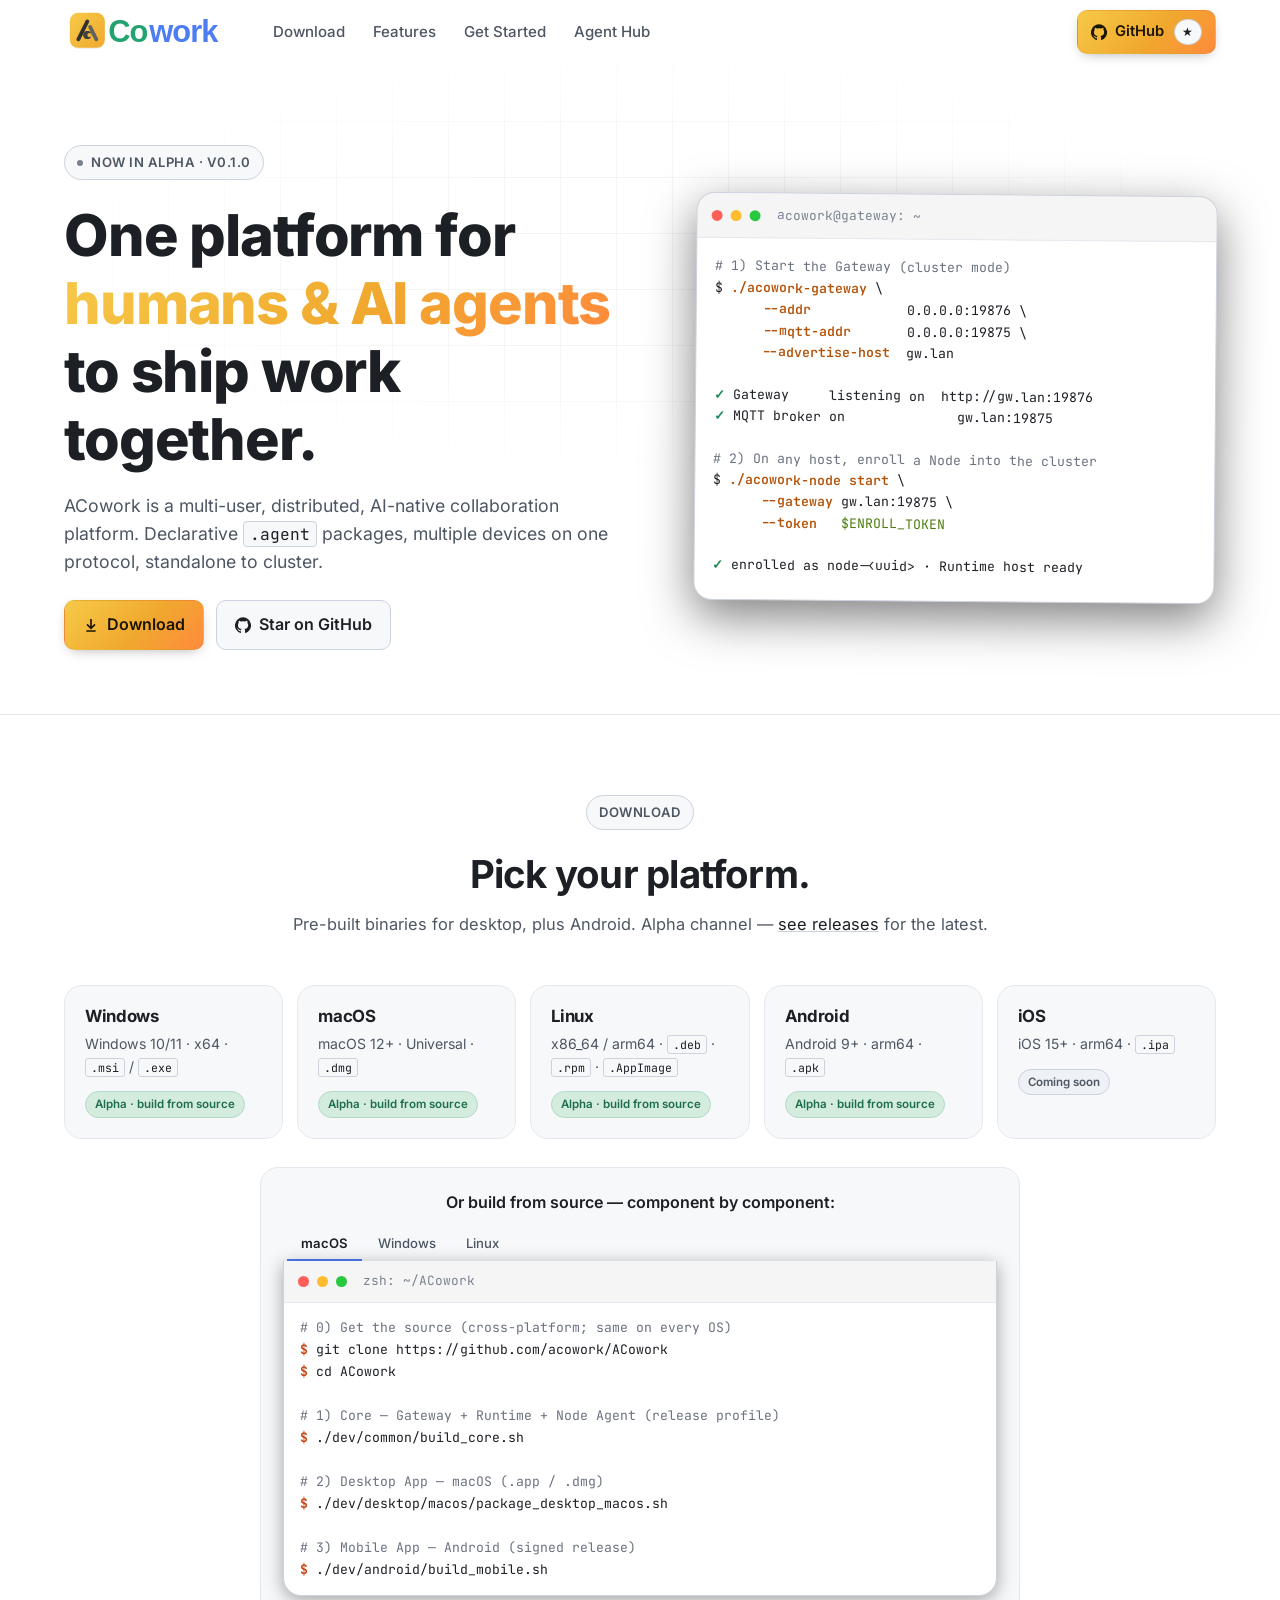
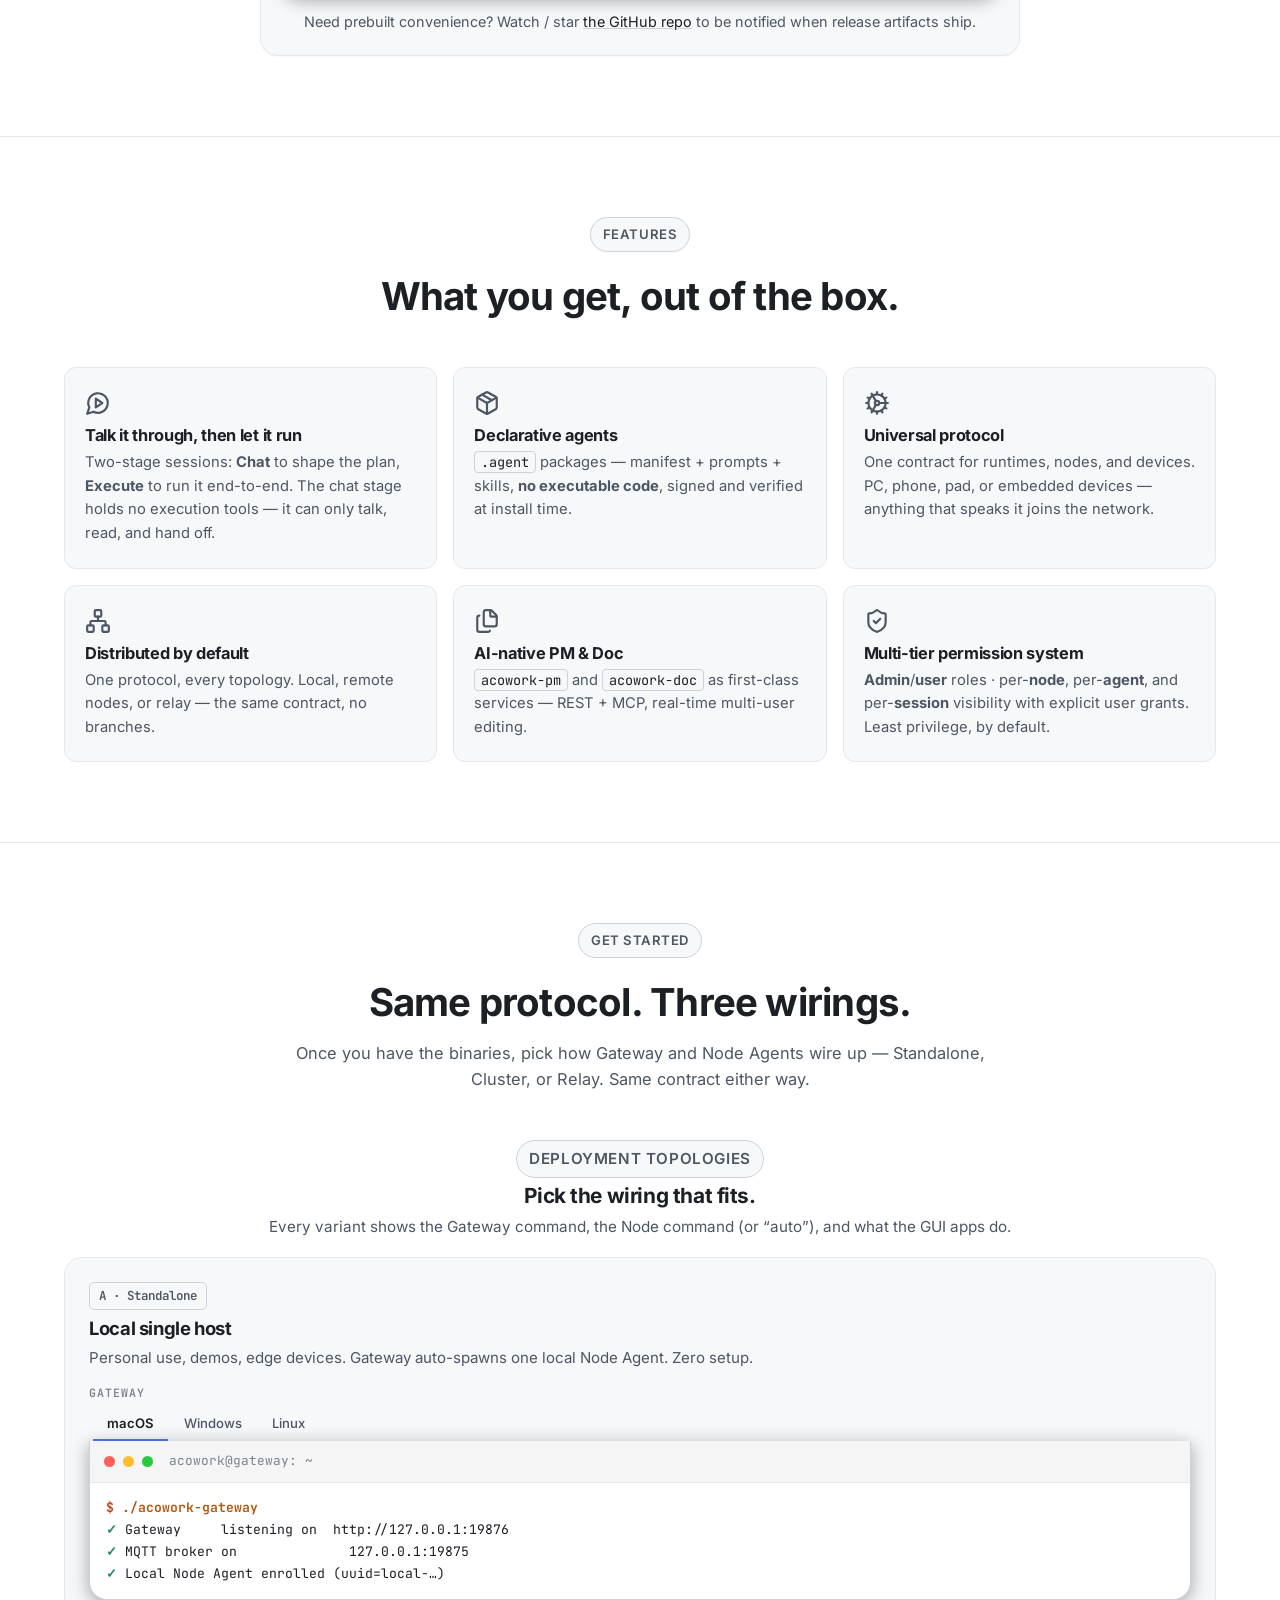
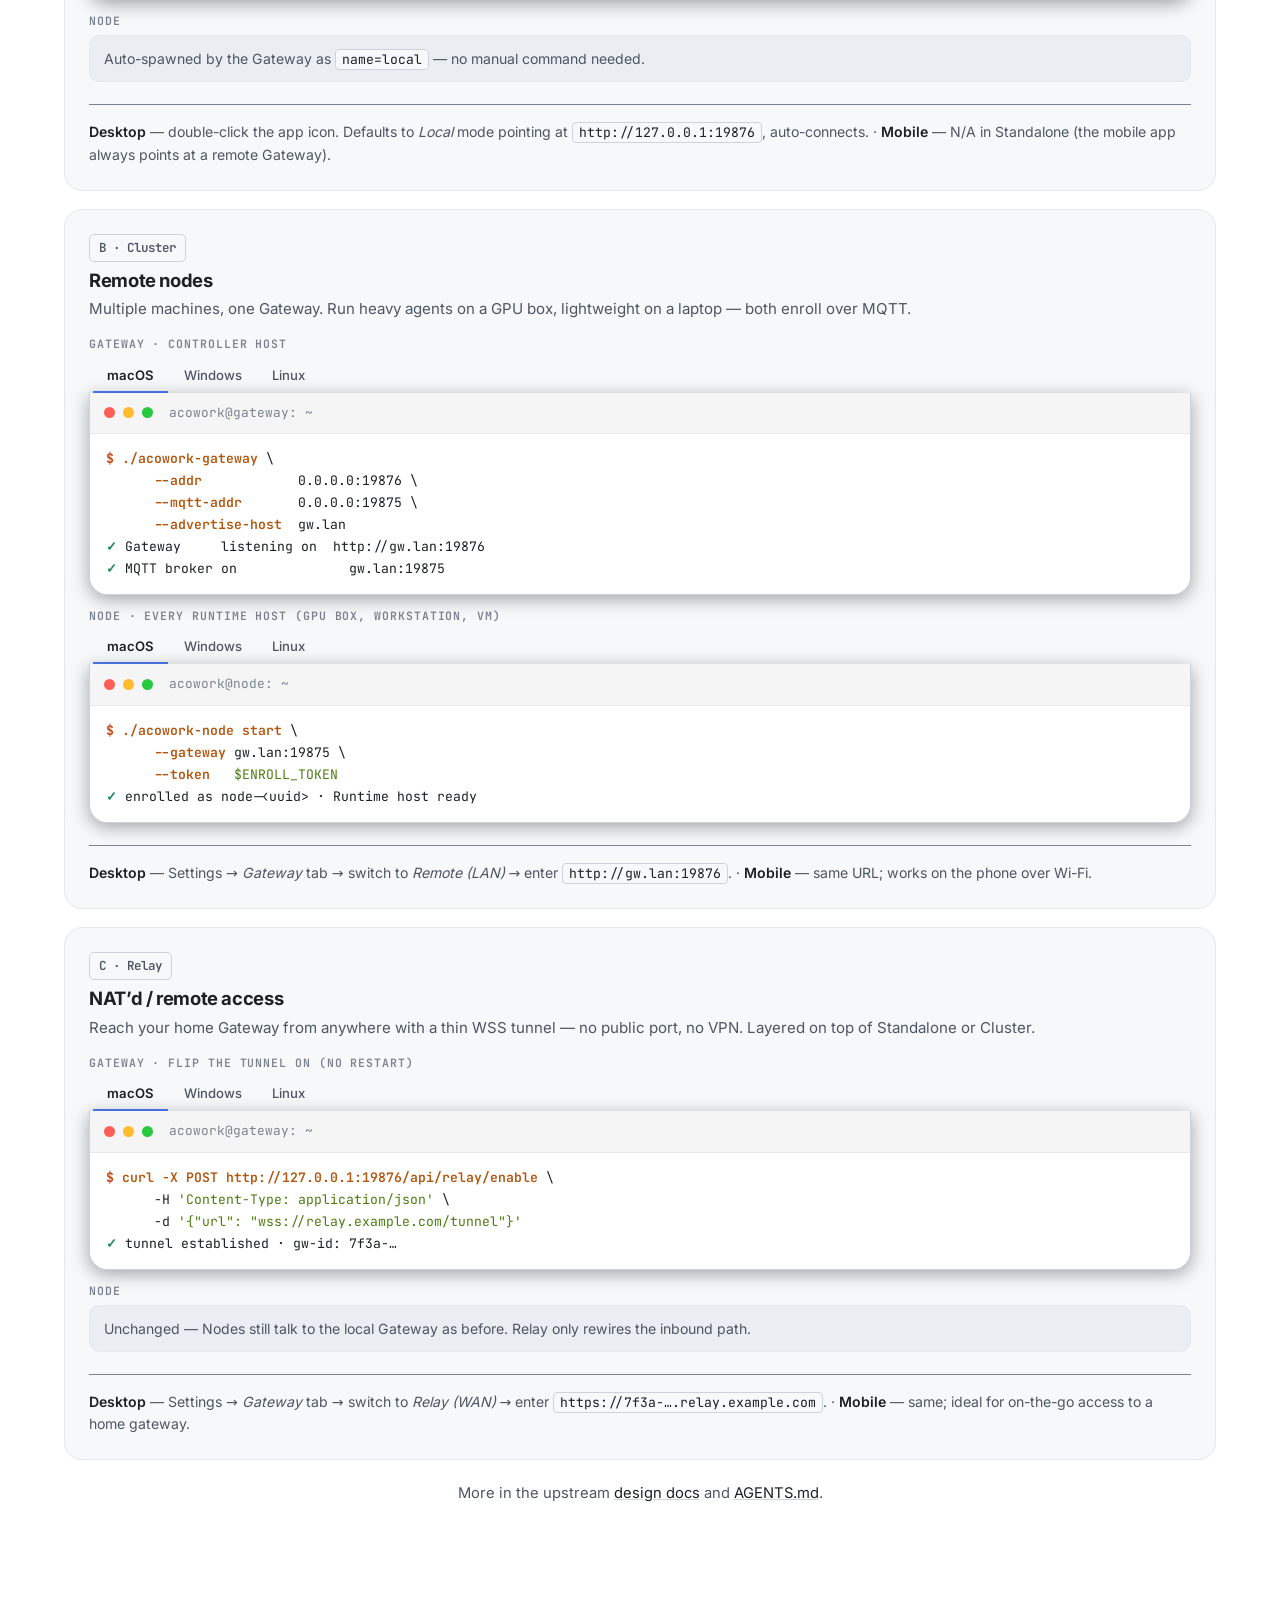
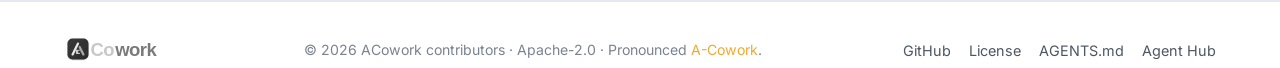
==== commit 26ac720c: "Drop the memory promise from the Chat/Execute card The card now makes one claim about one mechanism." ====
--- a/index.html
+++ b/index.html
@@ -250,7 +250,7 @@
           <article class="ft">
             <div class="ft__icon"><svg xmlns="http://www.w3.org/2000/svg" viewBox="0 0 24 24" fill="none" stroke="currentColor" stroke-width="2" stroke-linecap="round" stroke-linejoin="round" aria-hidden="true"><path d="M7.9 20A9 9 0 1 0 4 16.1L2 22Z"/><polygon points="10 8 16 12 10 16 10 8"/></svg></div>
             <h3>Talk it through, then let it run</h3>
-            <p>Two-stage sessions: <strong>Chat</strong> to shape the plan, <strong>Execute</strong> to run it end-to-end. The chat stage holds no execution tools &mdash; it can only talk, read, and hand off &mdash; and it remembers across sessions.</p>
+            <p>Two-stage sessions: <strong>Chat</strong> to shape the plan, <strong>Execute</strong> to run it end-to-end. The chat stage holds no execution tools &mdash; it can only talk, read, and hand off.</p>
           </article>
           <article class="ft">
             <div class="ft__icon"><svg xmlns="http://www.w3.org/2000/svg" viewBox="0 0 24 24" fill="none" stroke="currentColor" stroke-width="2" stroke-linecap="round" stroke-linejoin="round" aria-hidden="true"><path d="M11 21.73a2 2 0 0 0 2 0l7-4A2 2 0 0 0 21 16V8a2 2 0 0 0-1-1.73l-7-4a2 2 0 0 0-2 0l-7 4A2 2 0 0 0 3 8v8a2 2 0 0 0 1 1.73z"/><path d="M12 22V12"/><polyline points="3.29 7 12 12 20.71 7"/><path d="m7.5 4.27 9 5.15"/></svg></div>
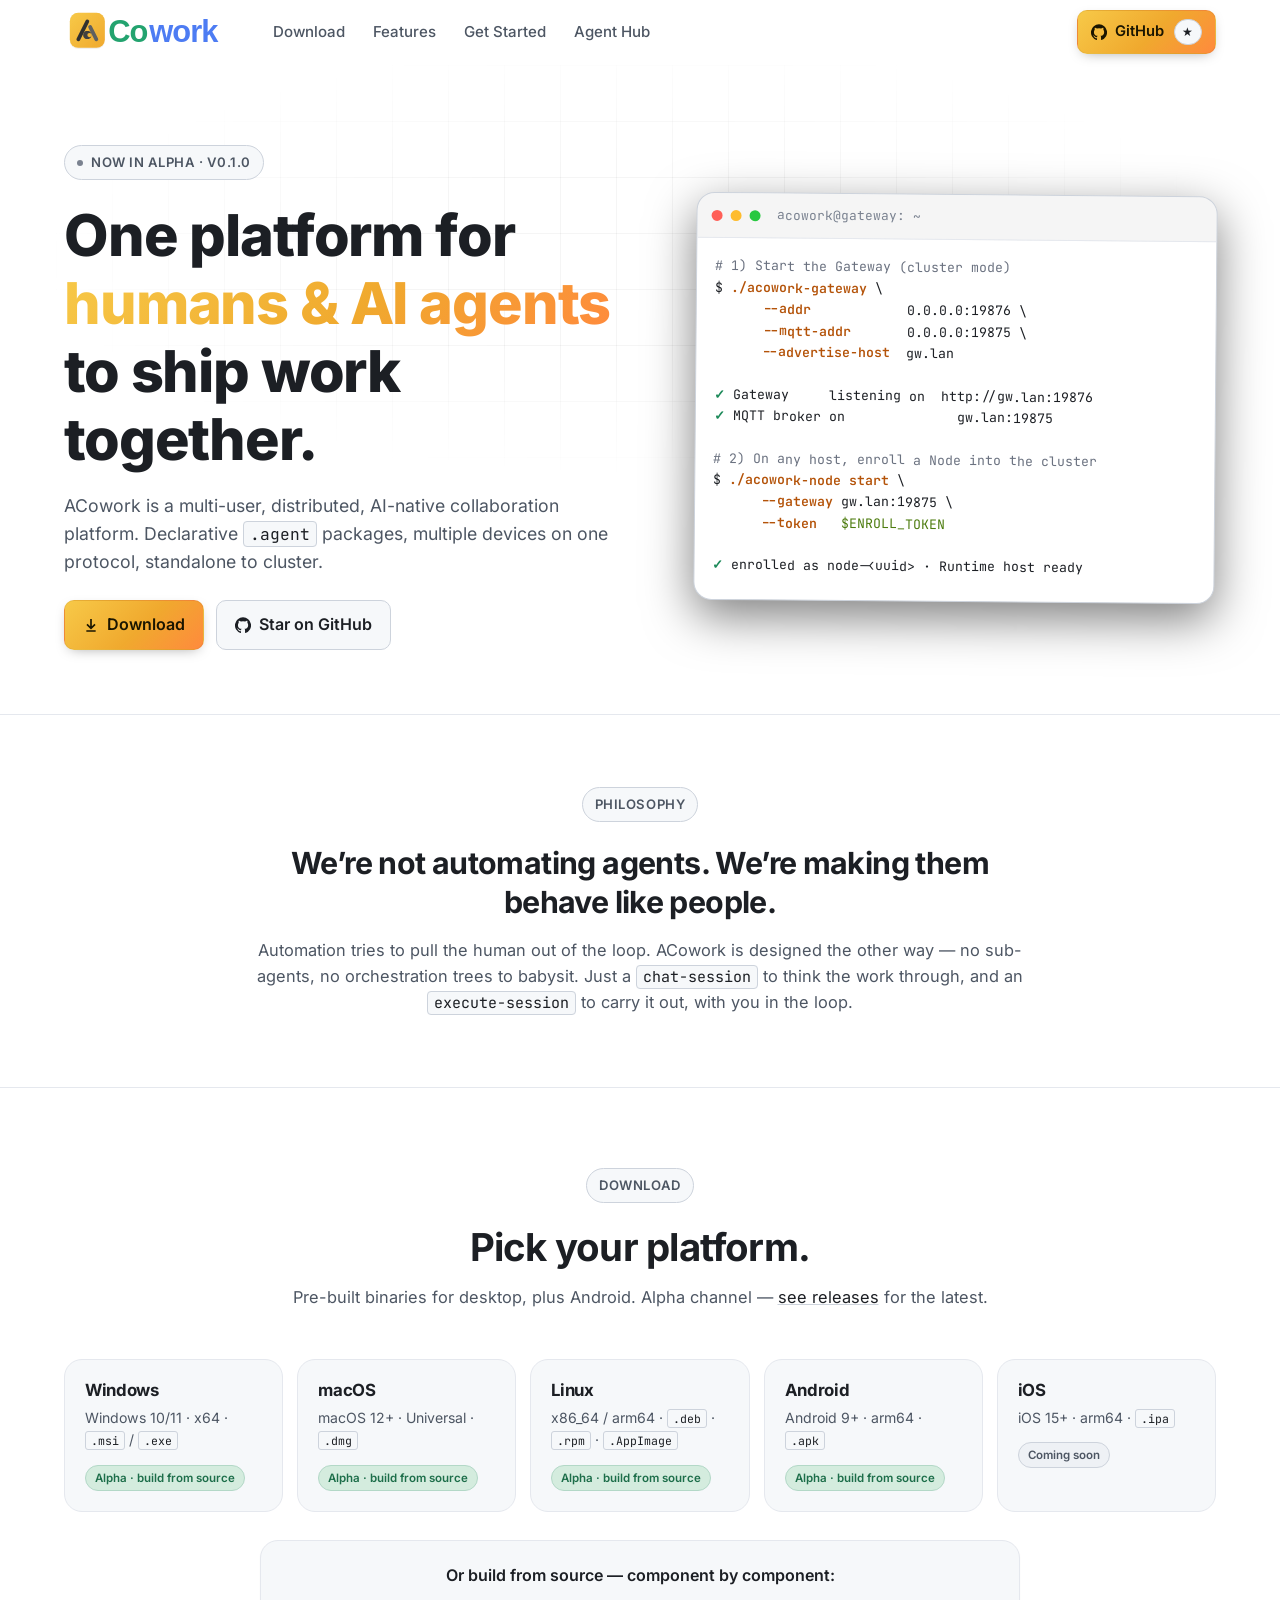
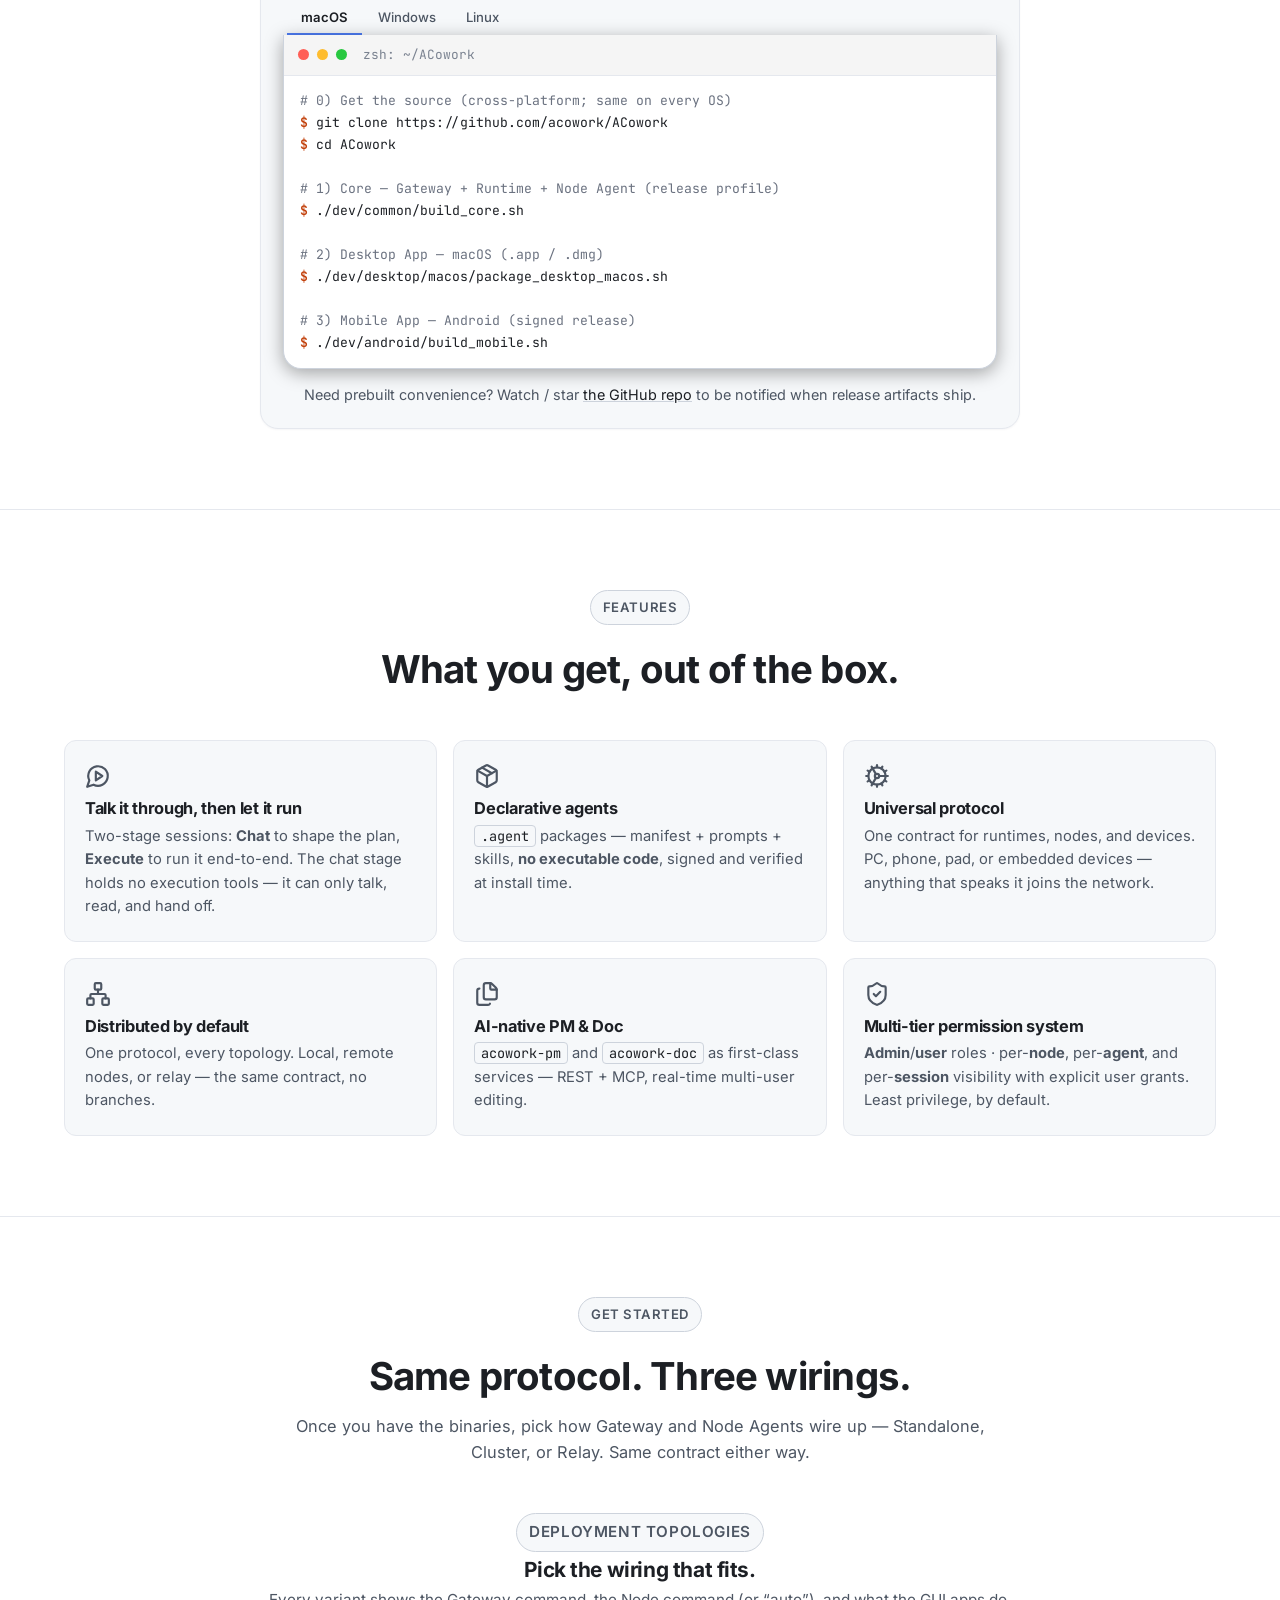
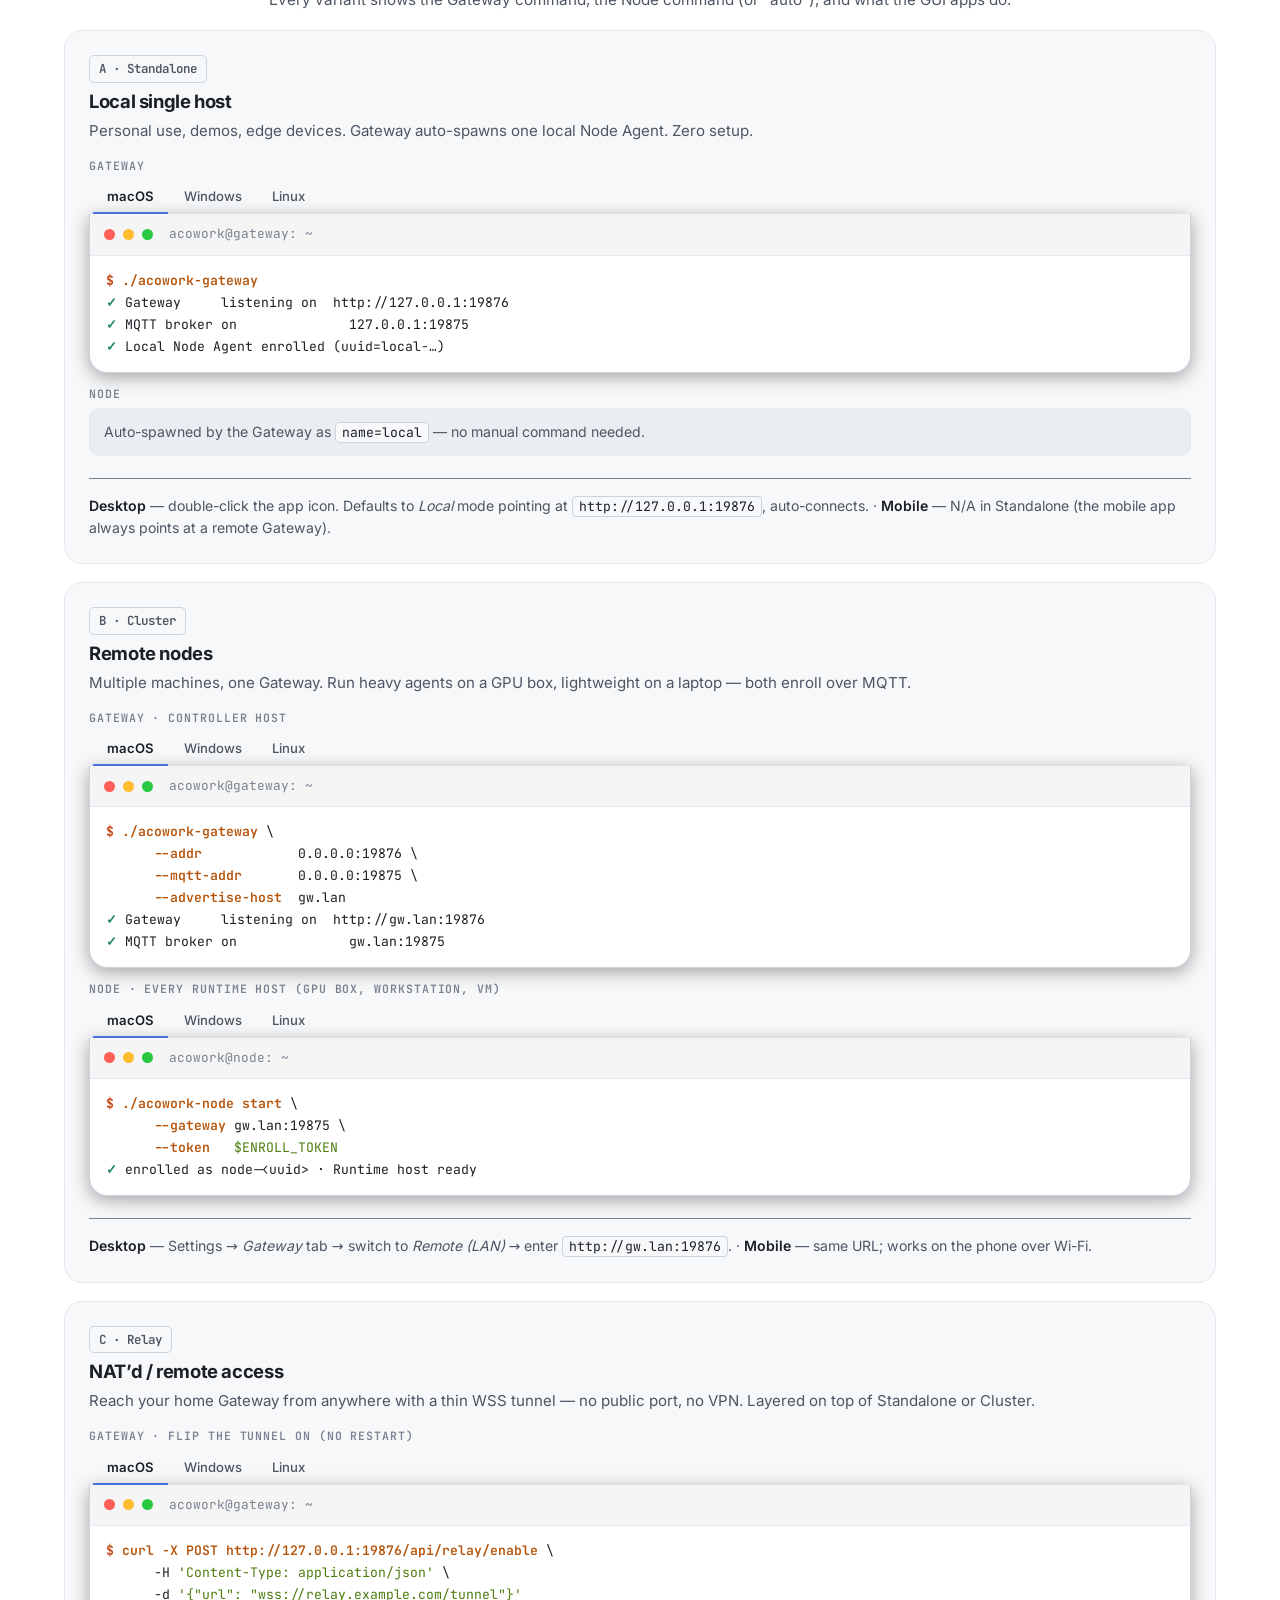
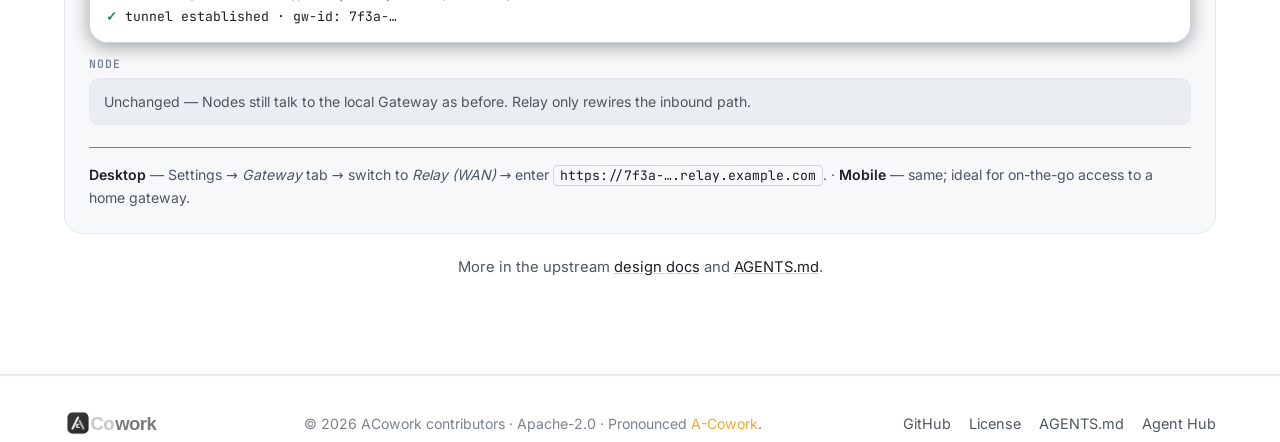
==== commit 960c2670: "Add a philosophy band stating the no-sub-agent stance Insert a manifesto section between the hero an" ====
--- a/index.html
+++ b/index.html
@@ -22,7 +22,7 @@
   <link rel="preload" href="assets/fonts/Inter-Variable.woff2" as="font" type="font/woff2" crossorigin />
   <link rel="preload" href="assets/fonts/JetBrainsMono-Variable.woff2" as="font" type="font/woff2" crossorigin />
 
-  <link rel="stylesheet" href="styles.css?v=8" />
+  <link rel="stylesheet" href="styles.css?v=9" />
 </head>
 <body>
 
@@ -107,6 +107,16 @@
 
 <span class="c-ok">&#10003;</span> enrolled as node-&lt;uuid&gt; &middot; Runtime host ready</code></pre>
           </div>
+        </div>
+      </div>
+    </section>
+
+    <section class="section manifesto" id="philosophy" aria-labelledby="philosophy-title">
+      <div class="container">
+        <div class="manifesto__inner">
+          <p class="eyebrow eyebrow--center">Philosophy</p>
+          <h2 class="manifesto__statement" id="philosophy-title">We&rsquo;re not automating agents. We&rsquo;re making them behave like people.</h2>
+          <p class="manifesto__note">Automation tries to pull the human out of the loop. ACowork is designed the other way &mdash; no sub-agents, no orchestration trees to babysit. Just a <code class="inline">chat-session</code> to think the work through, and an <code class="inline">execute-session</code> to carry it out, with you in the loop.</p>
         </div>
       </div>
     </section>
--- a/styles.css
+++ b/styles.css
@@ -240,6 +240,14 @@
 .ft h3 { margin: 0 0 6px; font-size: 1.02rem; }
 .ft p { margin: 0; color: var(--text-dim); font-size: .92rem; }
 
+/* philosophy manifesto — the hinge between "what you get" and the wiring
+   narrative. Deliberately on --bg (not --alt) so it does not collide with the
+   #start band's own borders; a single hairline marks the break instead. */
+.manifesto { border-top: 1px solid var(--line); padding: 72px 0; }
+.manifesto__inner { max-width: 780px; margin: 0 auto; text-align: center; }
+.manifesto__statement { font-size: clamp(1.35rem, 2.4vw, 1.9rem); line-height: 1.3; letter-spacing: -.02em; margin: 0 0 14px; color: var(--text); }
+.manifesto__note { margin: 0; color: var(--text-dim); font-size: 1.02rem; }
+
 /* get-started / modes */
 .modes { display: grid; grid-template-columns: 1fr; gap: 18px; }
 .mode { background: var(--bg-2); border: 1px solid var(--line); border-radius: var(--radius-lg); padding: 24px; transition: border-color .2s ease, transform .2s ease, box-shadow .2s ease; }
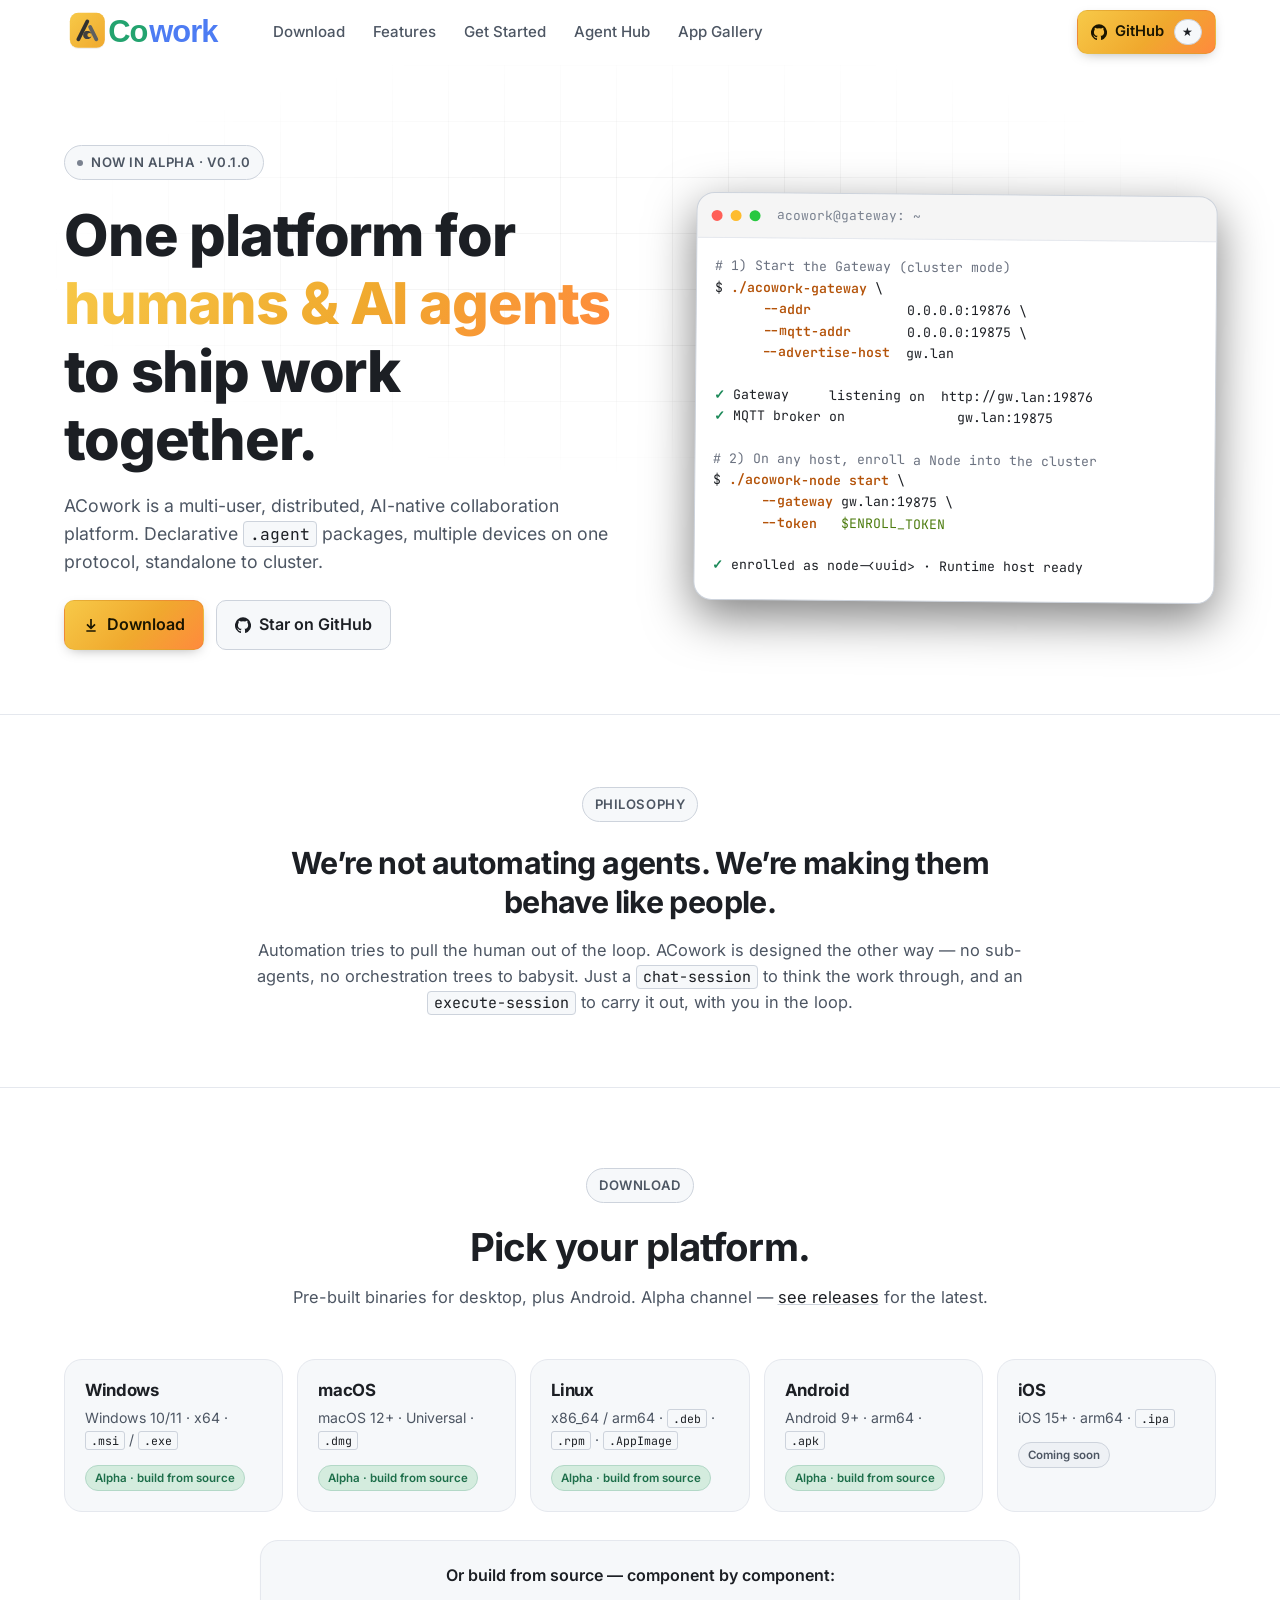
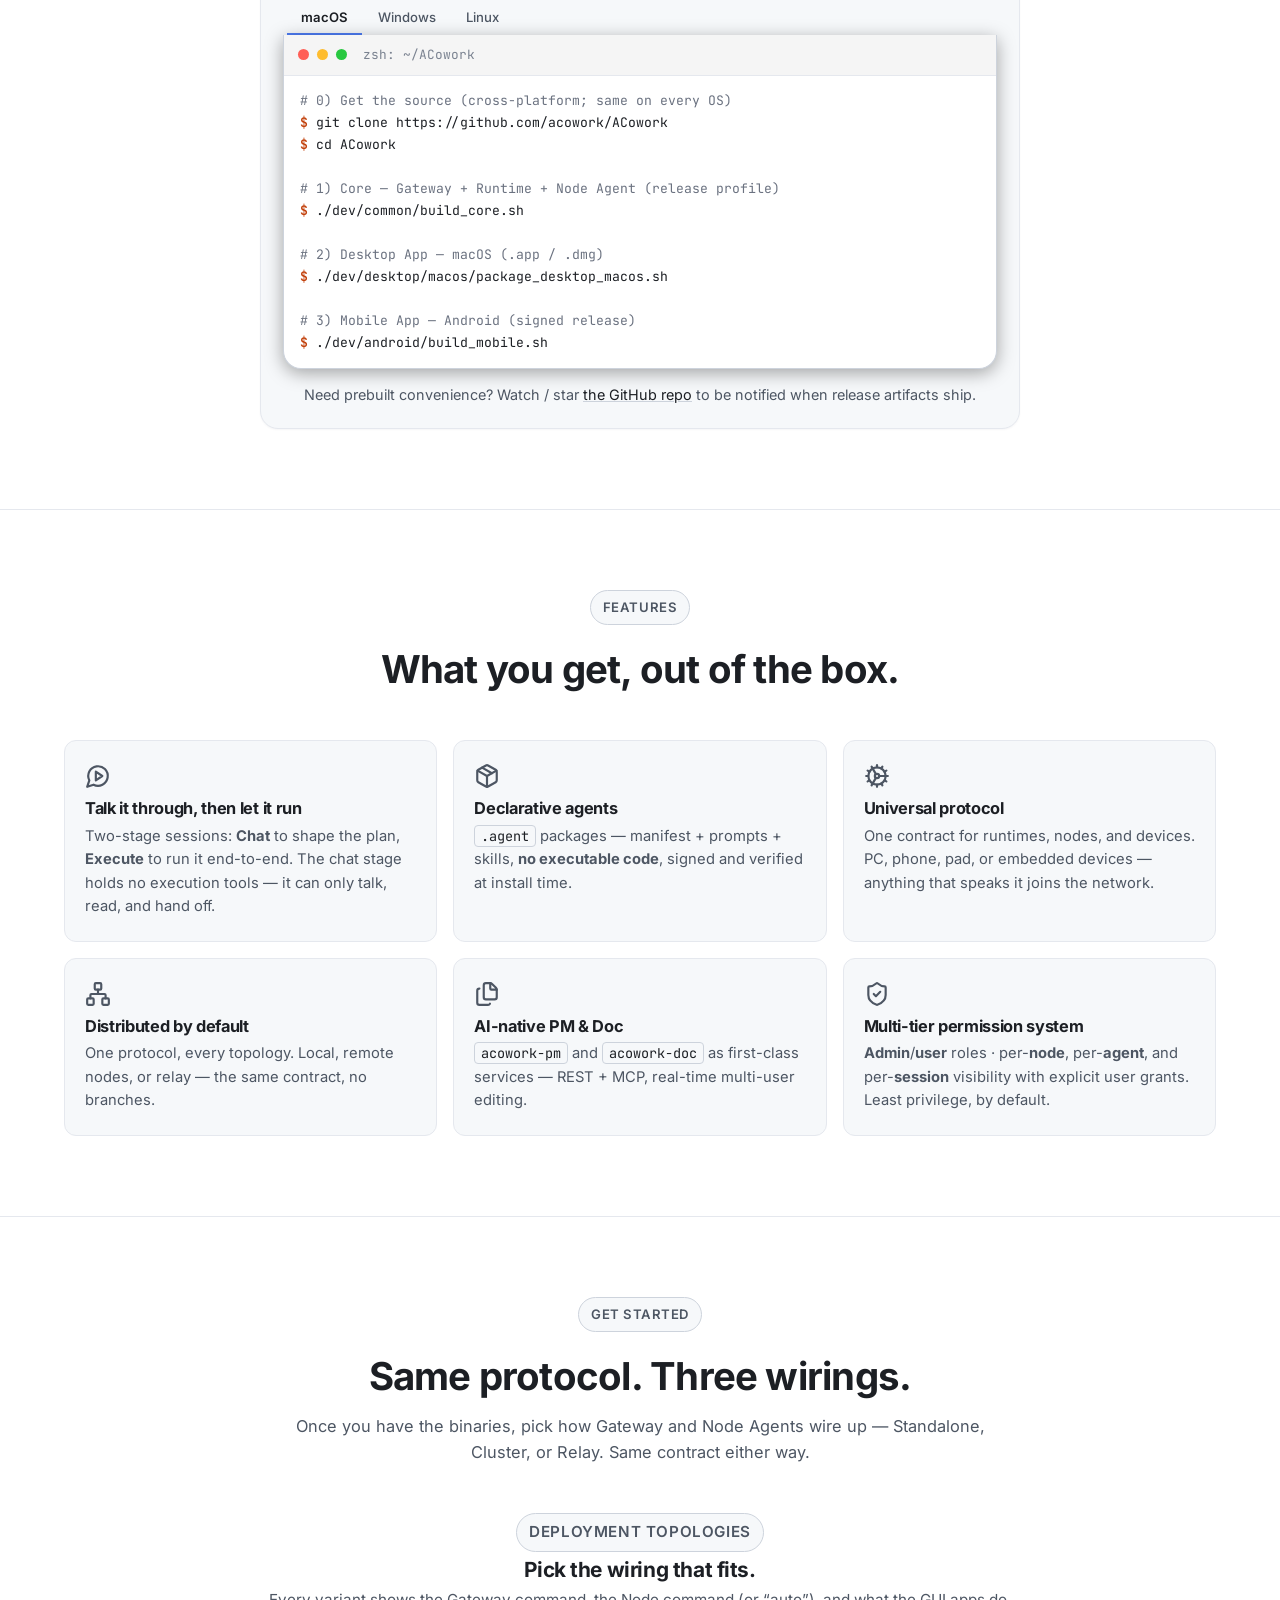
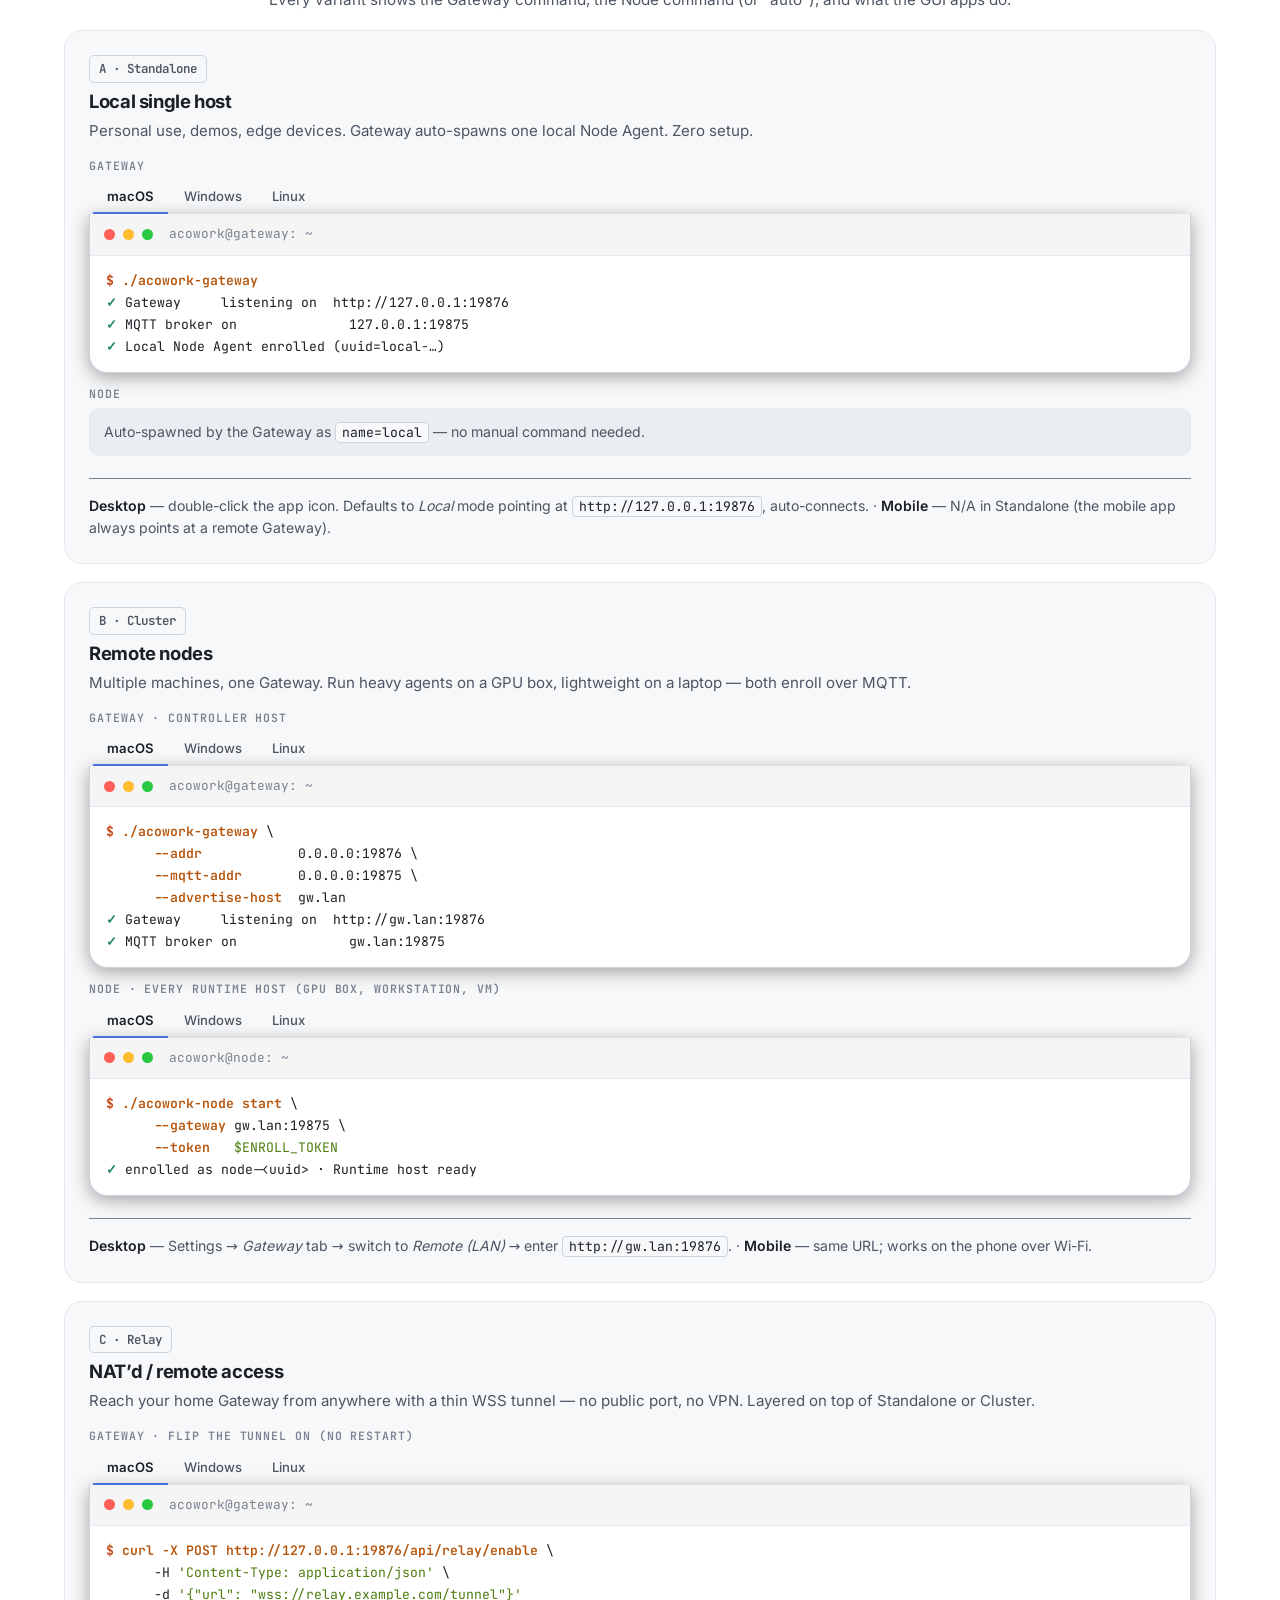
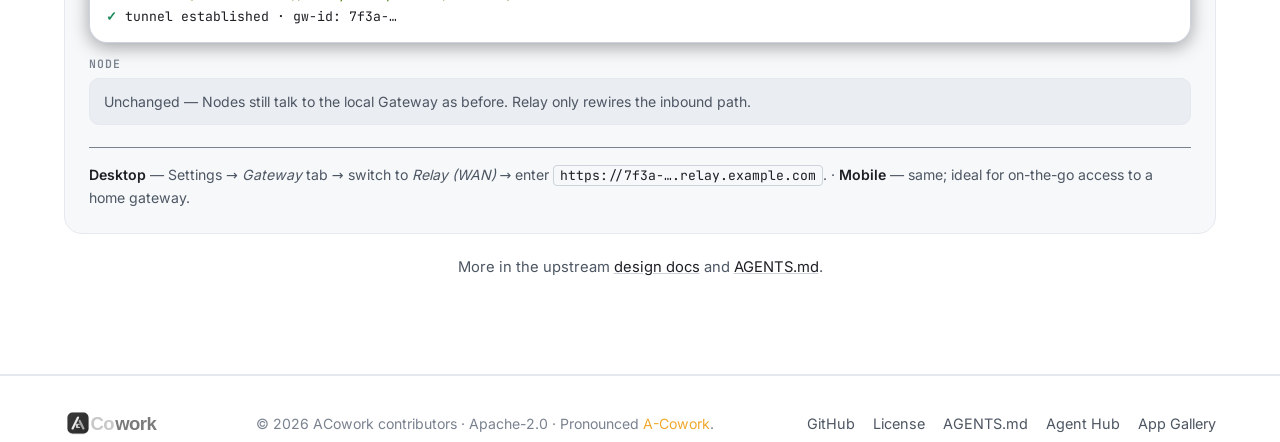
==== commit d625c843: "feat: link App Gallery next to Agent Hub Point nav and footer at gallery.acowork.ai; document the ap" ====
--- a/index.html
+++ b/index.html
@@ -36,6 +36,7 @@
         <a href="#features">Features</a>
         <a href="#start">Get Started</a>
         <a href="https://hub.acowork.ai">Agent Hub</a>
+        <a href="https://gallery.acowork.ai">App Gallery</a>
       </nav>
       <div class="nav__actions">
         <a class="btn btn--primary btn--sm" href="https://github.com/acowork/ACowork" target="_blank" rel="noopener" aria-label="GitHub repository">
@@ -556,6 +557,7 @@
         <a href="https://github.com/acowork/ACowork/LICENSE" target="_blank" rel="noopener">License</a>
         <a href="https://github.com/acowork/ACowork/AGENTS.md" target="_blank" rel="noopener">AGENTS.md</a>
         <a href="https://hub.acowork.ai" target="_blank" rel="noopener">Agent Hub</a>
+        <a href="https://gallery.acowork.ai" target="_blank" rel="noopener">App Gallery</a>
       </nav>
     </div>
   </footer>
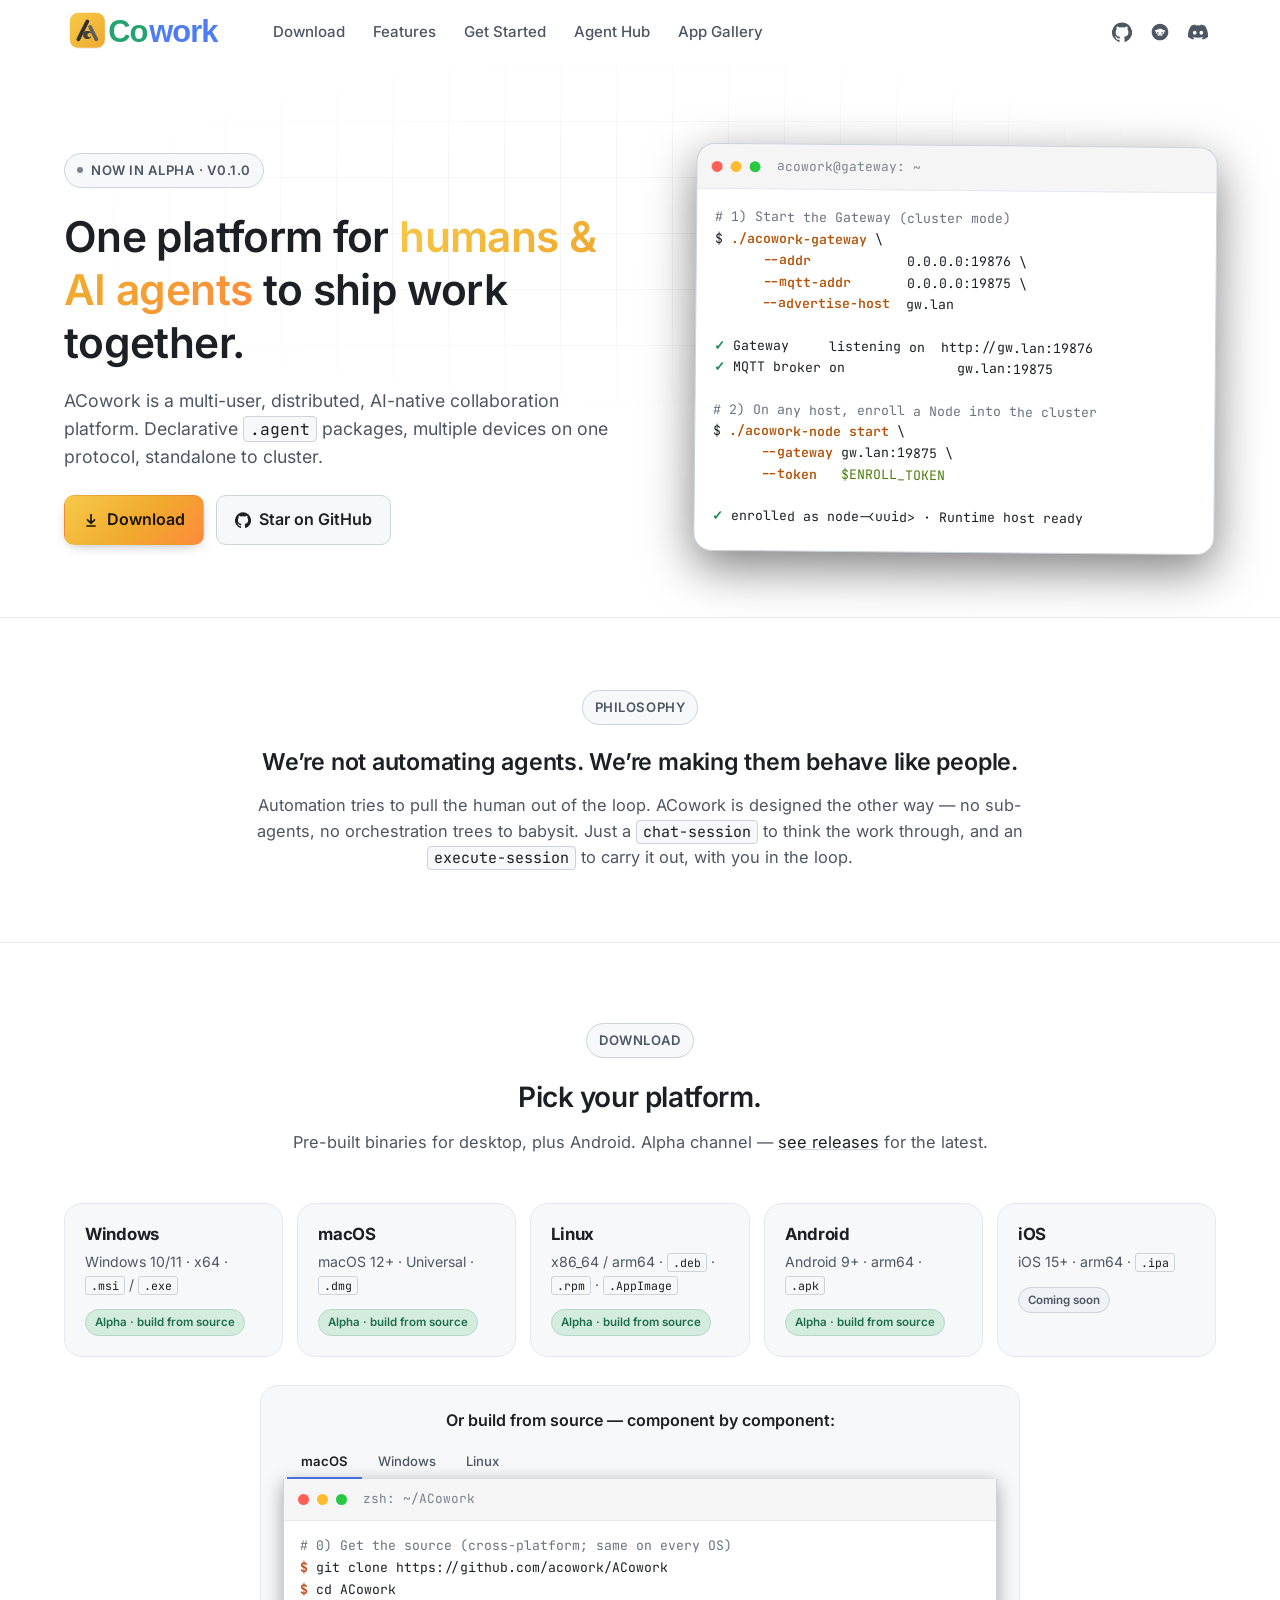
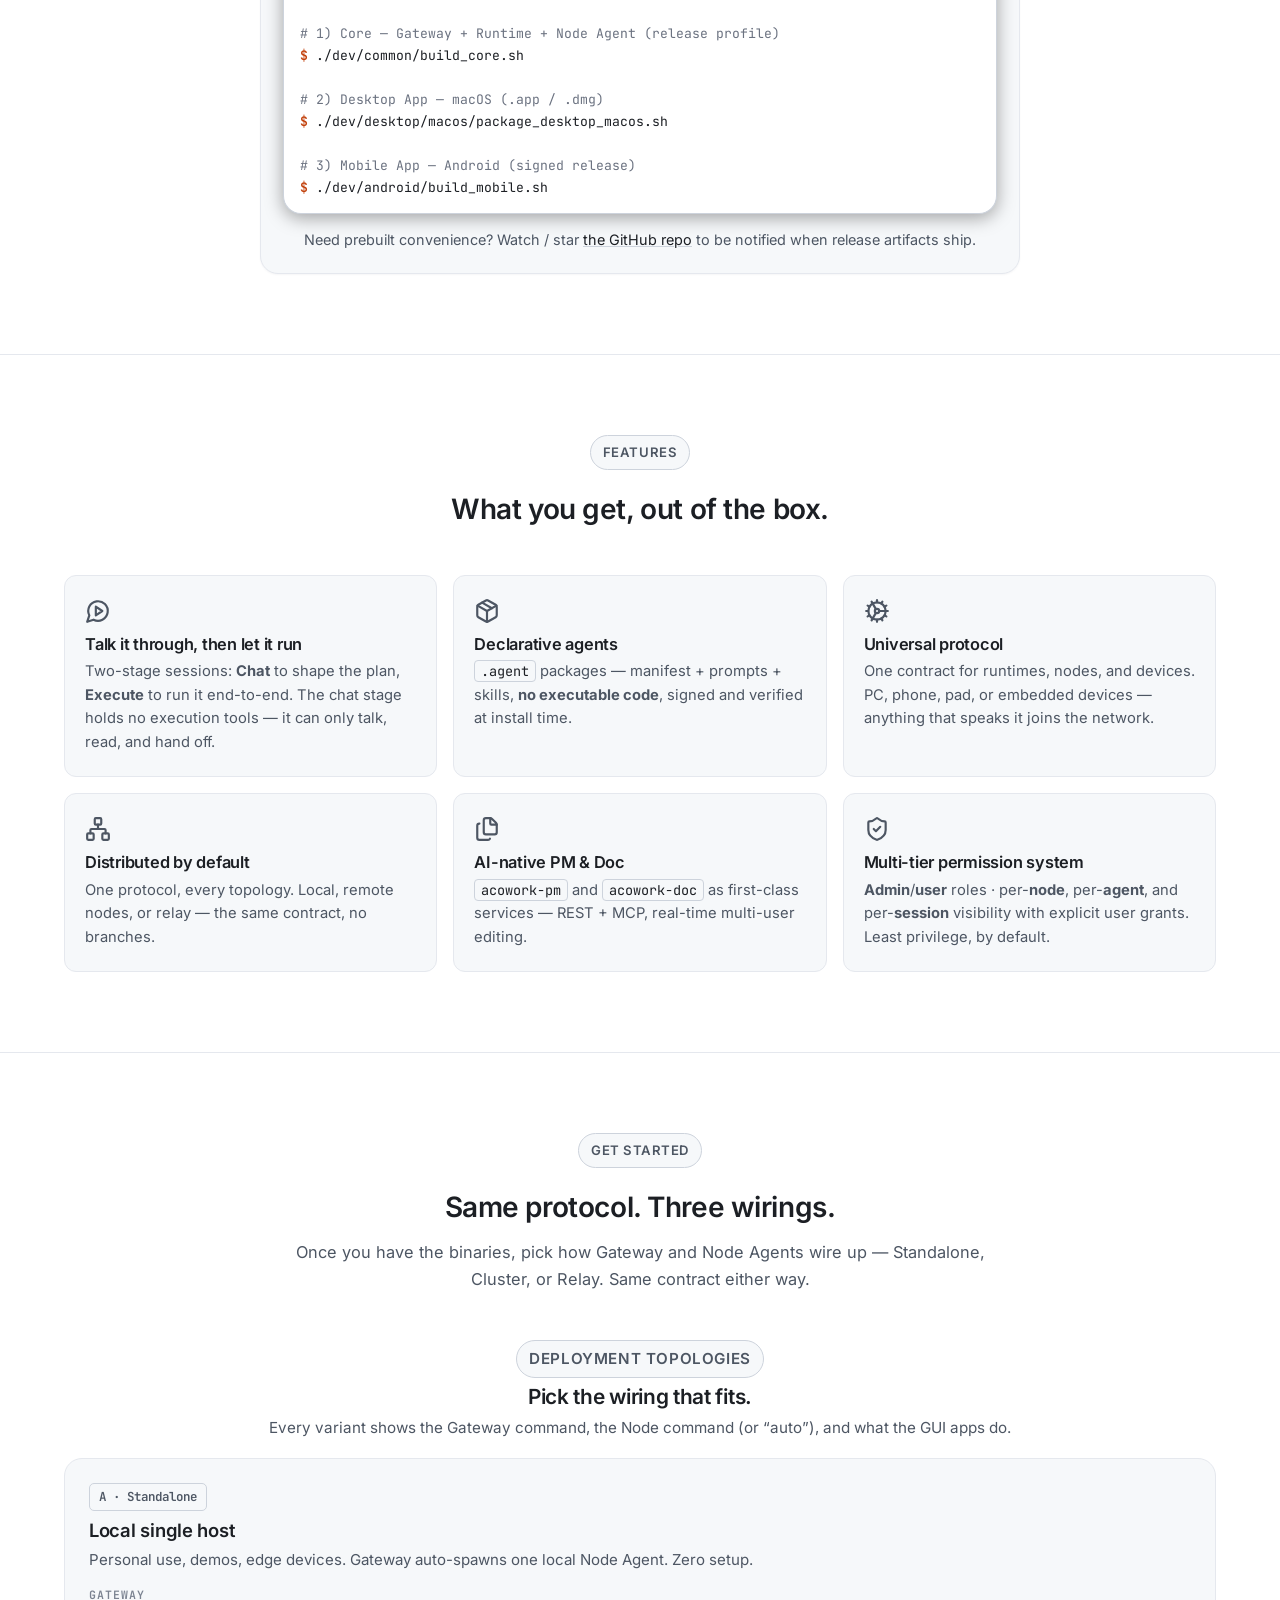
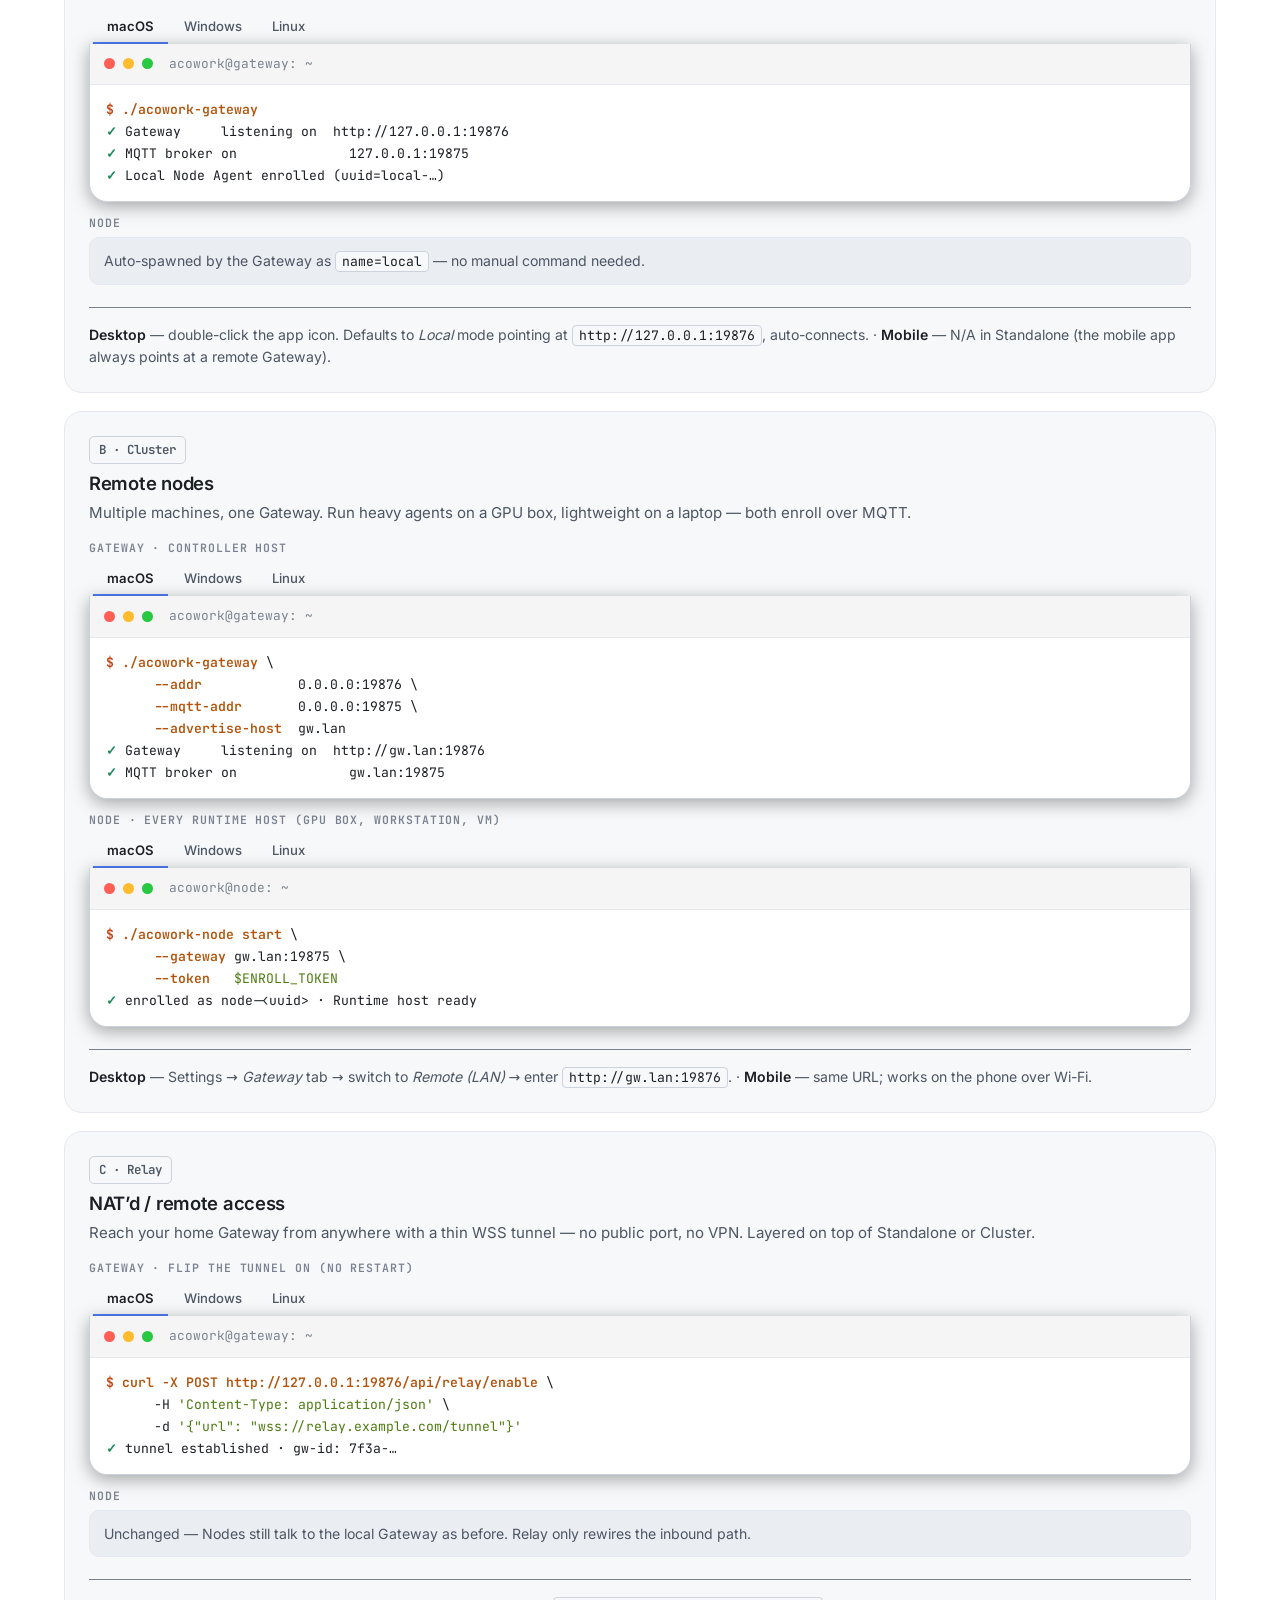
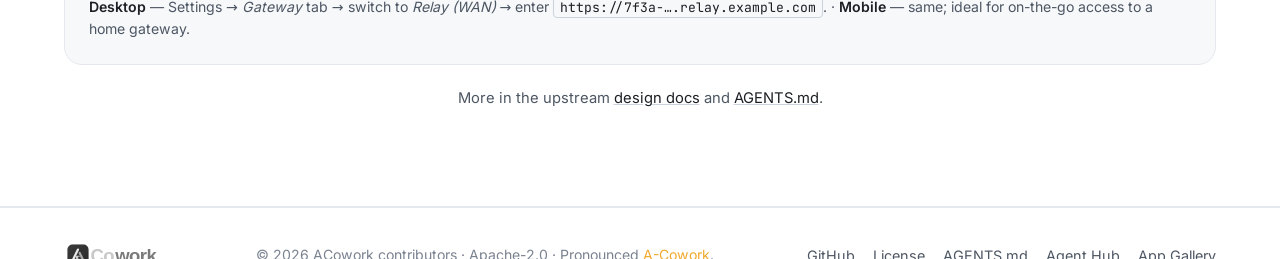
==== commit 5a743a66: "feat: icon social links and quieter headings Replace the yellow GitHub button with GitHub/Reddit/Dis" ====
--- a/index.html
+++ b/index.html
@@ -22,7 +22,7 @@
   <link rel="preload" href="assets/fonts/Inter-Variable.woff2" as="font" type="font/woff2" crossorigin />
   <link rel="preload" href="assets/fonts/JetBrainsMono-Variable.woff2" as="font" type="font/woff2" crossorigin />
 
-  <link rel="stylesheet" href="styles.css?v=9" />
+  <link rel="stylesheet" href="styles.css?v=10" />
 </head>
 <body>
 
@@ -39,11 +39,17 @@
         <a href="https://gallery.acowork.ai">App Gallery</a>
       </nav>
       <div class="nav__actions">
-        <a class="btn btn--primary btn--sm" href="https://github.com/acowork/ACowork" target="_blank" rel="noopener" aria-label="GitHub repository">
-          <svg viewBox="0 0 24 24" width="16" height="16" fill="currentColor" aria-hidden="true"><path d="M12 .5a12 12 0 0 0-3.79 23.4c.6.11.82-.26.82-.58v-2.04c-3.34.73-4.04-1.61-4.04-1.61-.55-1.4-1.34-1.77-1.34-1.77-1.1-.74.08-.73.08-.73 1.21.08 1.85 1.24 1.85 1.24 1.08 1.85 2.84 1.31 3.53 1 .11-.78.42-1.31.77-1.61-2.66-.3-5.46-1.33-5.46-5.93 0-1.31.47-2.38 1.24-3.22-.13-.3-.54-1.52.11-3.17 0 0 1.01-.32 3.3 1.23a11.45 11.45 0 0 1 6 0c2.29-1.55 3.3-1.23 3.3-1.23.65 1.65.24 2.87.12 3.17.77.84 1.23 1.91 1.23 3.22 0 4.61-2.8 5.62-5.47 5.92.43.37.81 1.1.81 2.22v3.29c0 .32.22.7.83.58A12 12 0 0 0 12 .5Z"/></svg>
-          <span>GitHub</span>
-          <span class="badge" id="stars-badge" aria-live="polite">&#9733;</span>
-        </a>
+        <div class="nav__social" aria-label="Community">
+          <a class="nav__icon" href="https://github.com/acowork/ACowork" target="_blank" rel="noopener" aria-label="GitHub" title="GitHub" id="github-link">
+            <svg viewBox="0 0 24 24" width="20" height="20" fill="currentColor" aria-hidden="true"><path d="M12 .5a12 12 0 0 0-3.79 23.4c.6.11.82-.26.82-.58v-2.04c-3.34.73-4.04-1.61-4.04-1.61-.55-1.4-1.34-1.77-1.34-1.77-1.1-.74.08-.73.08-.73 1.21.08 1.85 1.24 1.85 1.24 1.08 1.85 2.84 1.31 3.53 1 .11-.78.42-1.31.77-1.61-2.66-.3-5.46-1.33-5.46-5.93 0-1.31.47-2.38 1.24-3.22-.13-.3-.54-1.52.11-3.17 0 0 1.01-.32 3.3 1.23a11.45 11.45 0 0 1 6 0c2.29-1.55 3.3-1.23 3.3-1.23.65 1.65.24 2.87.12 3.17.77.84 1.23 1.91 1.23 3.22 0 4.61-2.8 5.62-5.47 5.92.43.37.81 1.1.81 2.22v3.29c0 .32.22.7.83.58A12 12 0 0 0 12 .5Z"/></svg>
+          </a>
+          <a class="nav__icon" href="https://www.reddit.com/r/acowork/" target="_blank" rel="noopener" aria-label="Reddit" title="Reddit r/acowork">
+            <svg viewBox="0 0 24 24" width="20" height="20" fill="currentColor" aria-hidden="true"><path d="M12 2C6.48 2 2 6.48 2 12s4.48 10 10 10 10-4.48 10-10S17.52 2 12 2zm6.5 8.5c0 .55-.45 1-1 1-.17 0-.33-.04-.48-.11.04.18.08.36.08.55 0 1.93-2.24 3.5-5 3.5s-5-1.57-5-3.5c0-.19.03-.37.08-.55-.15.07-.31.11-.48.11-.55 0-1-.45-1-1s.45-1 1-1c.28 0 .53.12.71.3C8.62 8.71 10.18 8 12 8s3.38.71 4.29 1.8c.18-.18.43-.3.71-.3.55 0 1 .45 1 1zM9.5 12c.55 0 1 .45 1 1s-.45 1-1 1-1-.45-1-1 .45-1 1-1zm5 0c.55 0 1 .45 1 1s-.45 1-1 1-1-.45-1-1 .45-1 1-1zm-5.15 3.24c.55.35 1.37.56 2.65.56s2.1-.21 2.65-.56c.18-.12.42-.06.53.12.12.18.06.42-.12.53-.74.47-1.82.75-3.06.75s-2.32-.28-3.06-.75c-.18-.12-.24-.35-.12-.53.12-.18.35-.24.53-.12z"/></svg>
+          </a>
+          <a class="nav__icon" href="https://discord.com/channels/1568537214730764400/1568537216852951062" target="_blank" rel="noopener" aria-label="Discord" title="Discord">
+            <svg viewBox="0 0 24 24" width="20" height="20" fill="currentColor" aria-hidden="true"><path d="M20.317 4.37a19.791 19.791 0 0 0-4.885-1.515.074.074 0 0 0-.079.037c-.21.375-.444.864-.608 1.25a18.27 18.27 0 0 0-5.487 0 12.64 12.64 0 0 0-.617-1.25.077.077 0 0 0-.079-.037A19.736 19.736 0 0 0 3.677 4.37a.07.07 0 0 0-.032.027C.533 9.046-.32 13.58.099 18.057a.082.082 0 0 0 .031.057 19.9 19.9 0 0 0 5.993 3.03.078.078 0 0 0 .084-.028 14.09 14.09 0 0 0 1.226-1.994.076.076 0 0 0-.041-.106 13.107 13.107 0 0 1-1.872-.892.077.077 0 0 1-.008-.128 10.2 10.2 0 0 0 .372-.292.074.074 0 0 1 .077-.01c3.928 1.793 8.18 1.793 12.062 0a.074.074 0 0 1 .078.01c.12.098.246.198.373.292a.077.077 0 0 1-.006.127 12.299 12.299 0 0 1-1.873.892.077.077 0 0 0-.041.107c.36.698.772 1.362 1.225 1.993a.076.076 0 0 0 .084.028 19.839 19.839 0 0 0 6.002-3.03.077.077 0 0 0 .032-.054c.5-5.177-.838-9.674-3.549-13.66a.061.061 0 0 0-.031-.03zM8.02 15.33c-1.183 0-2.157-1.085-2.157-2.419 0-1.333.956-2.419 2.157-2.419 1.21 0 2.176 1.096 2.157 2.42 0 1.333-.956 2.418-2.157 2.418zm7.975 0c-1.183 0-2.157-1.085-2.157-2.419 0-1.333.955-2.419 2.157-2.419 1.21 0 2.176 1.096 2.157 2.42 0 1.333-.946 2.418-2.157 2.418z"/></svg>
+          </a>
+        </div>
         <button class="nav__toggle" id="nav-toggle" aria-label="Toggle menu" aria-expanded="false">
           <span></span><span></span><span></span>
         </button>
--- a/styles.css
+++ b/styles.css
@@ -76,11 +76,11 @@
   border: 1px solid var(--line-2);
   color: var(--text);
 }
-h1, h2, h3, h4, h5 { margin: 0 0 .4em; line-height: 1.18; letter-spacing: -.02em; font-weight: 700; }
-h1 { font-size: clamp(2.2rem, 4.6vw, 3.6rem); font-weight: 800; }
-h2 { font-size: clamp(1.7rem, 3.2vw, 2.4rem); }
-h3 { font-size: 1.18rem; }
-h4 { font-size: 1.02rem; }
+h1, h2, h3, h4, h5 { margin: 0 0 .4em; line-height: 1.25; letter-spacing: -.015em; font-weight: 600; }
+h1 { font-size: clamp(1.85rem, 3.6vw, 2.65rem); font-weight: 600; }
+h2 { font-size: clamp(1.35rem, 2.4vw, 1.75rem); }
+h3 { font-size: 1.08rem; }
+h4 { font-size: .98rem; }
 p  { margin: 0 0 1em; }
 .container { max-width: var(--container); margin: 0 auto; padding: 0 24px; }
 /* buttons */
@@ -139,6 +139,15 @@
 .nav__links a { color: var(--text-dim); font-size: .94rem; font-weight: 500; transition: color .2s ease; }
 .nav__links a:hover { color: var(--text); }
 .nav__actions { display: flex; align-items: center; gap: 10px; }
+.nav__social { display: inline-flex; align-items: center; gap: 2px; }
+.nav__icon {
+  display: inline-flex; align-items: center; justify-content: center;
+  width: 36px; height: 36px; border-radius: 8px;
+  color: var(--text-dim);
+  transition: color .15s ease, background .15s ease;
+}
+.nav__icon:hover { color: var(--text); background: var(--bg-2); }
+.nav__icon svg { display: block; width: 20px; height: 20px; }
 .nav__toggle {
   display: none;
   background: transparent; border: 1px solid var(--line-2);
@@ -245,7 +254,7 @@
    #start band's own borders; a single hairline marks the break instead. */
 .manifesto { border-top: 1px solid var(--line); padding: 72px 0; }
 .manifesto__inner { max-width: 780px; margin: 0 auto; text-align: center; }
-.manifesto__statement { font-size: clamp(1.35rem, 2.4vw, 1.9rem); line-height: 1.3; letter-spacing: -.02em; margin: 0 0 14px; color: var(--text); }
+.manifesto__statement { font-size: clamp(1.15rem, 2vw, 1.45rem); line-height: 1.35; letter-spacing: -.01em; margin: 0 0 14px; color: var(--text); font-weight: 600; }
 .manifesto__note { margin: 0; color: var(--text-dim); font-size: 1.02rem; }
 
 /* get-started / modes */
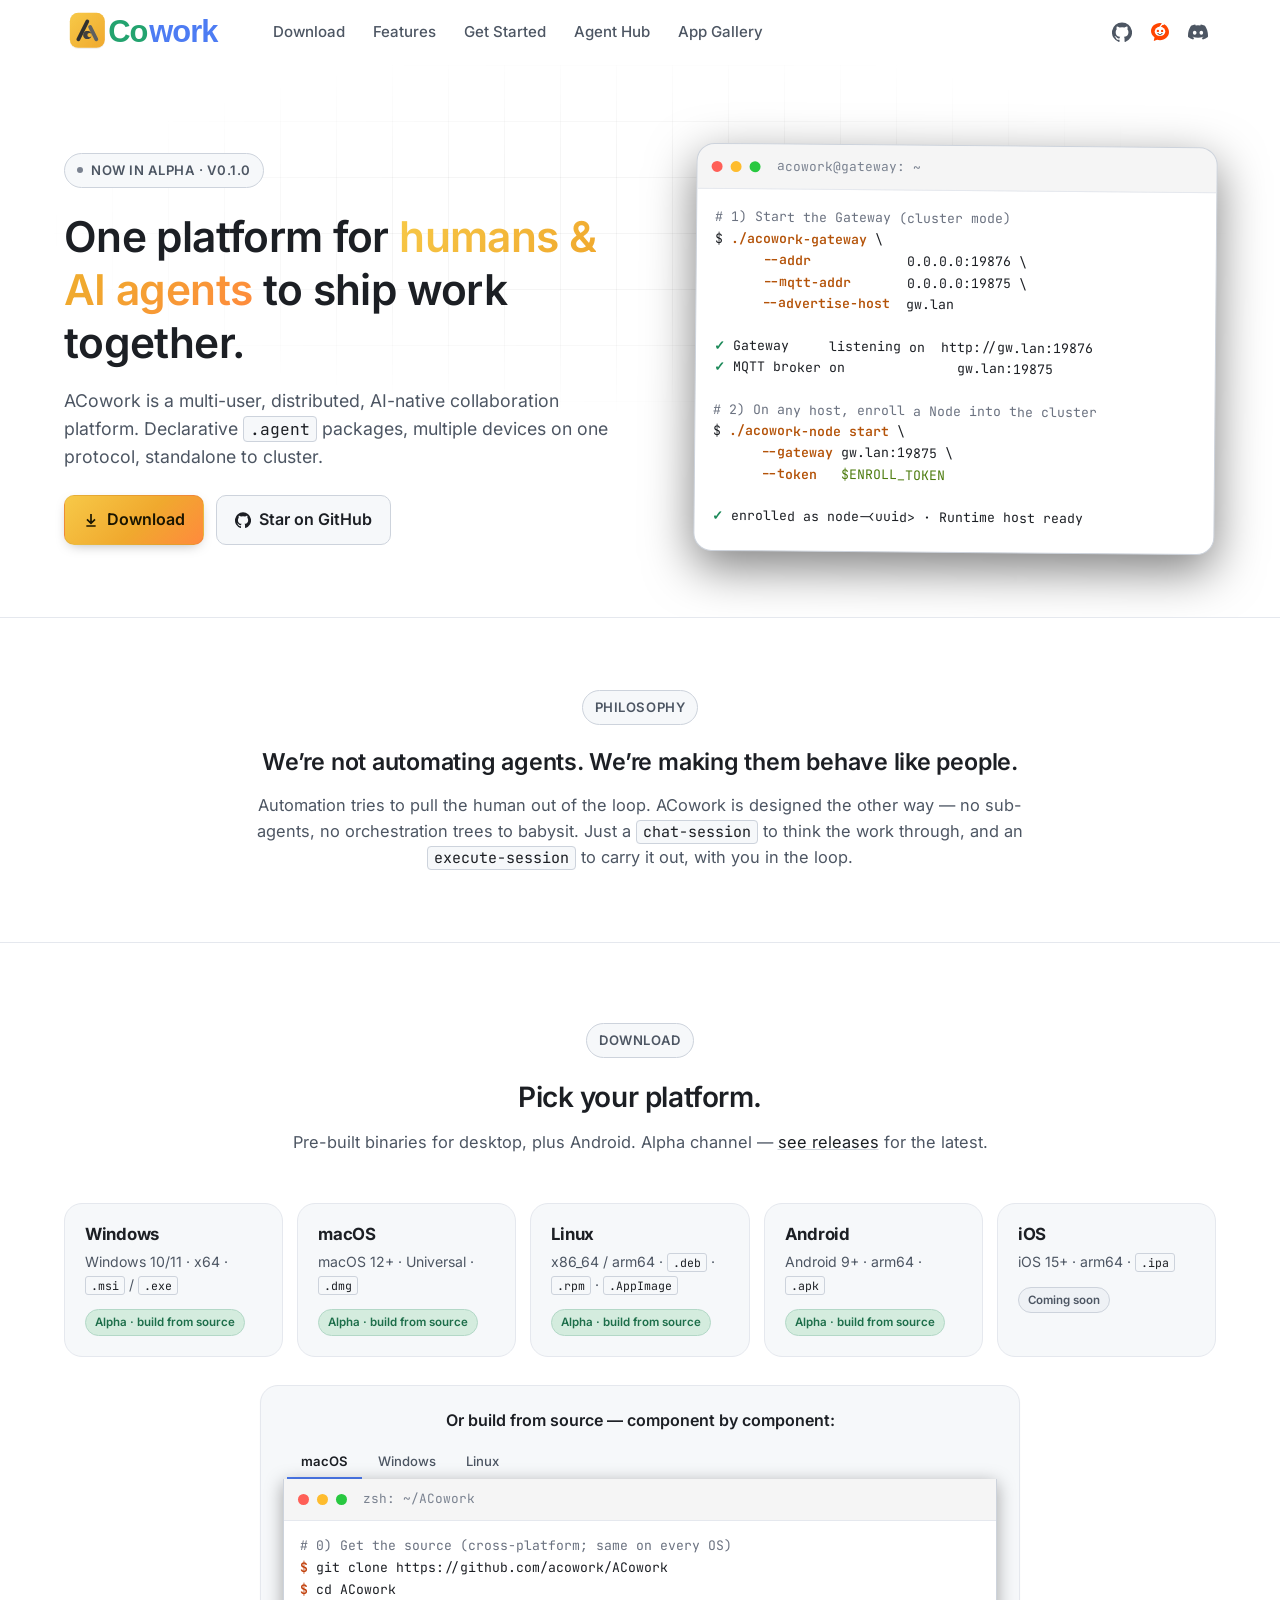
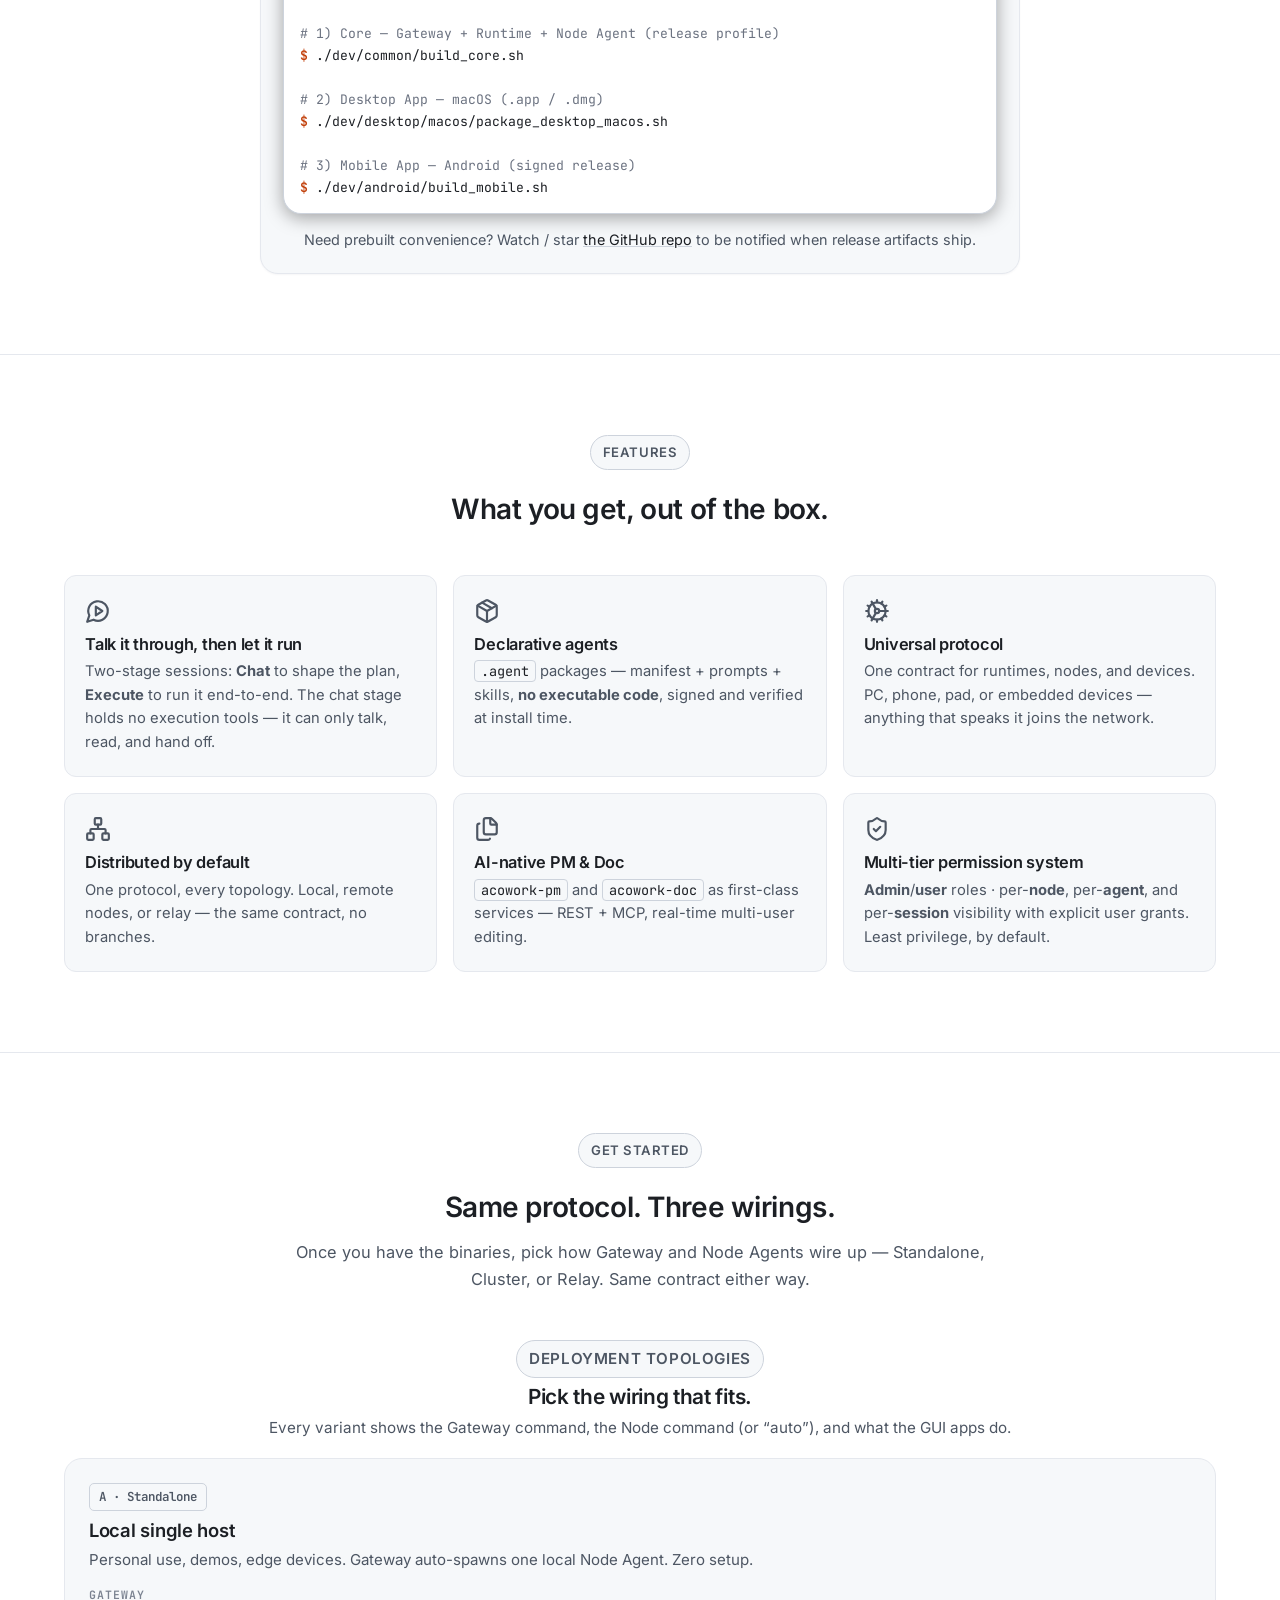
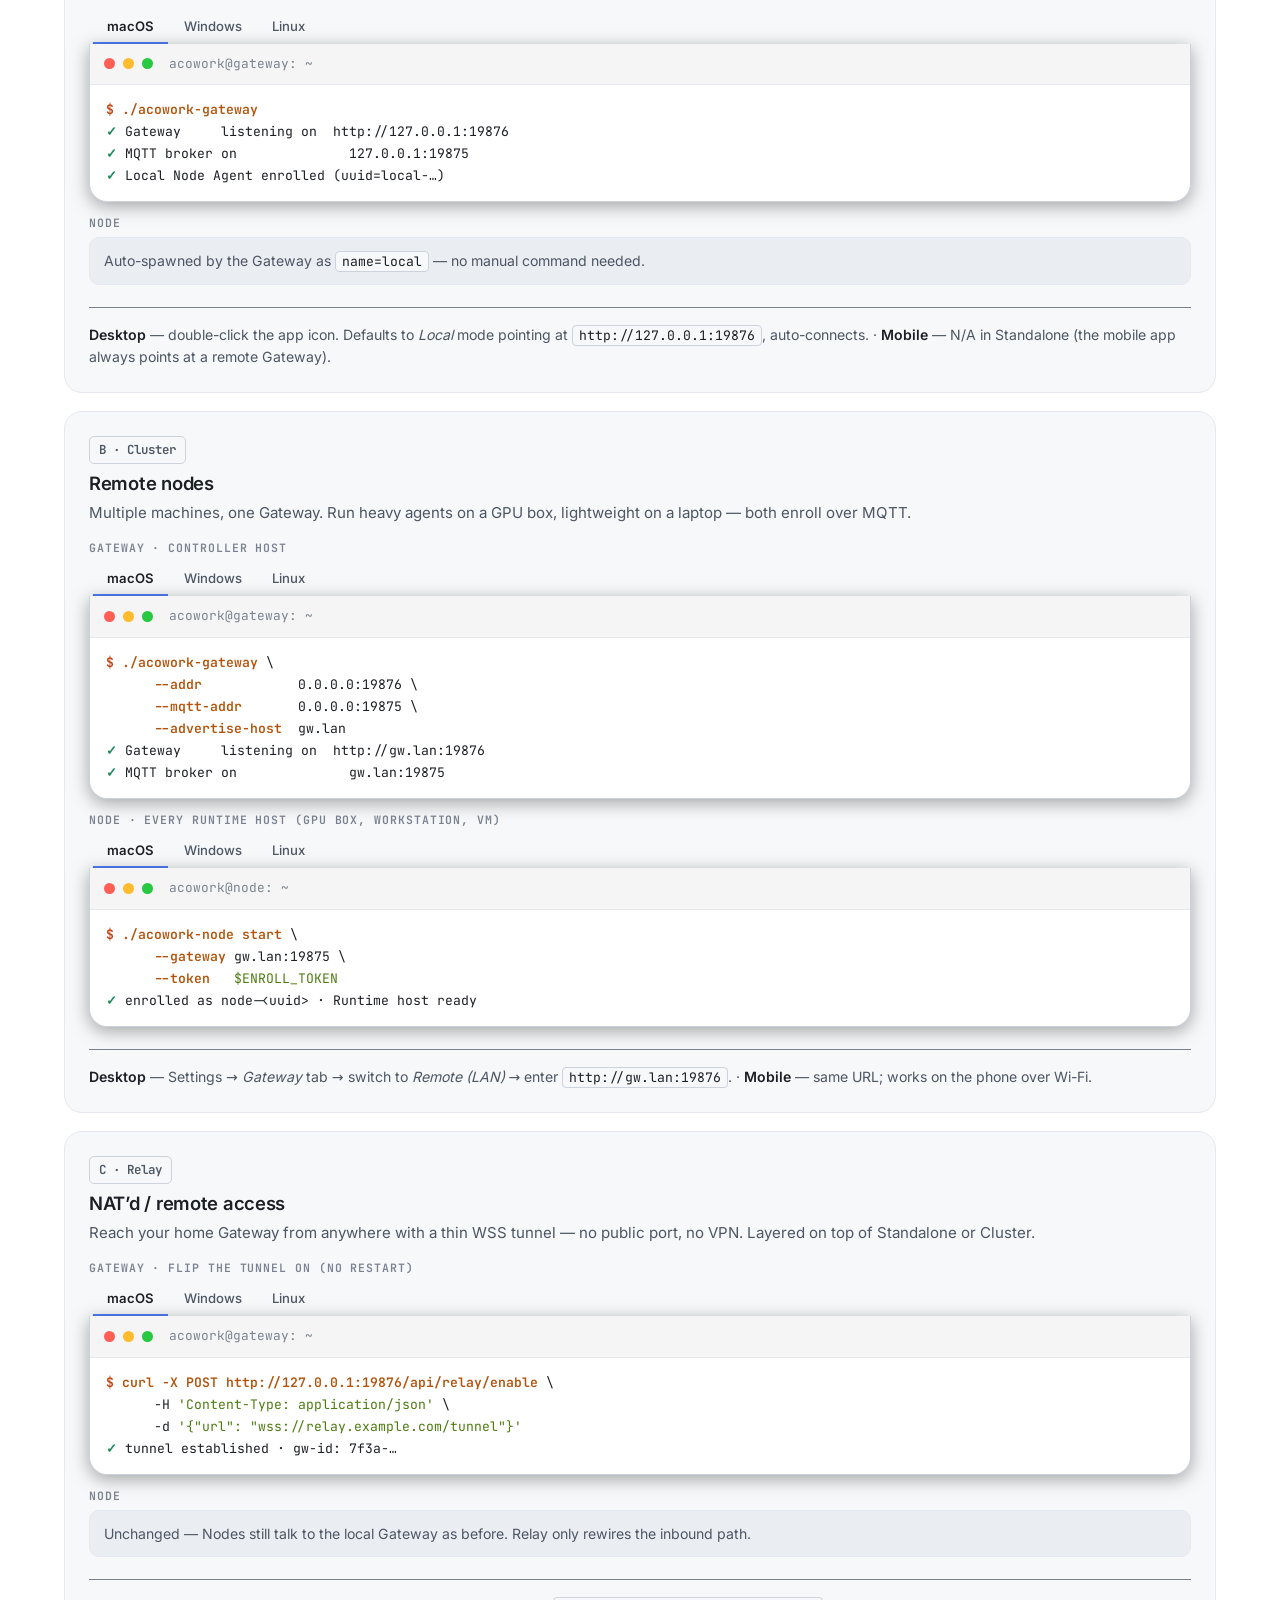
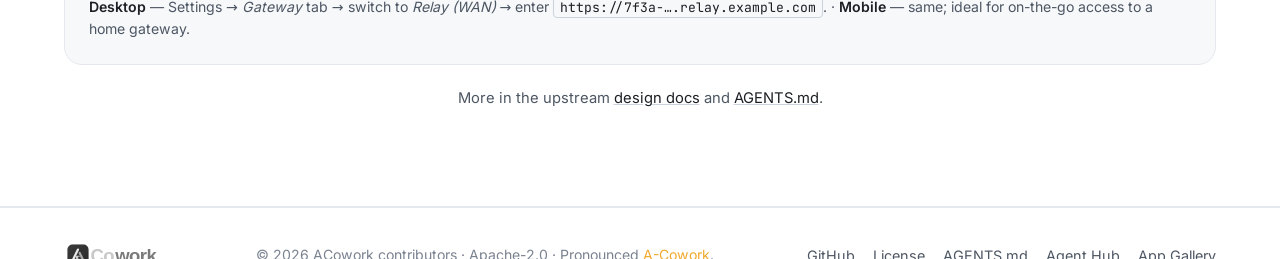
==== commit df2da973: "fix(site): use Reddit brand bubble mark in nav" ====
--- a/index.html
+++ b/index.html
@@ -44,7 +44,15 @@
             <svg viewBox="0 0 24 24" width="20" height="20" fill="currentColor" aria-hidden="true"><path d="M12 .5a12 12 0 0 0-3.79 23.4c.6.11.82-.26.82-.58v-2.04c-3.34.73-4.04-1.61-4.04-1.61-.55-1.4-1.34-1.77-1.34-1.77-1.1-.74.08-.73.08-.73 1.21.08 1.85 1.24 1.85 1.24 1.08 1.85 2.84 1.31 3.53 1 .11-.78.42-1.31.77-1.61-2.66-.3-5.46-1.33-5.46-5.93 0-1.31.47-2.38 1.24-3.22-.13-.3-.54-1.52.11-3.17 0 0 1.01-.32 3.3 1.23a11.45 11.45 0 0 1 6 0c2.29-1.55 3.3-1.23 3.3-1.23.65 1.65.24 2.87.12 3.17.77.84 1.23 1.91 1.23 3.22 0 4.61-2.8 5.62-5.47 5.92.43.37.81 1.1.81 2.22v3.29c0 .32.22.7.83.58A12 12 0 0 0 12 .5Z"/></svg>
           </a>
           <a class="nav__icon" href="https://www.reddit.com/r/acowork/" target="_blank" rel="noopener" aria-label="Reddit" title="Reddit r/acowork">
-            <svg viewBox="0 0 24 24" width="20" height="20" fill="currentColor" aria-hidden="true"><path d="M12 2C6.48 2 2 6.48 2 12s4.48 10 10 10 10-4.48 10-10S17.52 2 12 2zm6.5 8.5c0 .55-.45 1-1 1-.17 0-.33-.04-.48-.11.04.18.08.36.08.55 0 1.93-2.24 3.5-5 3.5s-5-1.57-5-3.5c0-.19.03-.37.08-.55-.15.07-.31.11-.48.11-.55 0-1-.45-1-1s.45-1 1-1c.28 0 .53.12.71.3C8.62 8.71 10.18 8 12 8s3.38.71 4.29 1.8c.18-.18.43-.3.71-.3.55 0 1 .45 1 1zM9.5 12c.55 0 1 .45 1 1s-.45 1-1 1-1-.45-1-1 .45-1 1-1zm5 0c.55 0 1 .45 1 1s-.45 1-1 1-1-.45-1-1 .45-1 1-1zm-5.15 3.24c.55.35 1.37.56 2.65.56s2.1-.21 2.65-.56c.18-.12.42-.06.53.12.12.18.06.42-.12.53-.74.47-1.82.75-3.06.75s-2.32-.28-3.06-.75c-.18-.12-.24-.35-.12-.53.12-.18.35-.24.53-.12z"/></svg>
+            <svg viewBox="0 0 24 24" width="22" height="22" aria-hidden="true">
+              <path fill="#FF4500" d="M12 1.2C6.05 1.2 1.2 5.55 1.2 10.9c0 3.05 1.65 5.75 4.2 7.5L4.55 22.8l4-1.5c1.05.3 2.2.45 3.45.45 5.95 0 10.8-4.35 10.8-9.7S17.95 1.2 12 1.2z"/>
+              <ellipse cx="12" cy="11.35" rx="6.35" ry="5.55" fill="#fff"/>
+              <path fill="none" stroke="#fff" stroke-width="1.5" stroke-linecap="round" d="M12 5.9L14.55 2.7"/>
+              <circle cx="15.35" cy="2.25" r="1.45" fill="#fff"/>
+              <circle cx="9.45" cy="10.7" r="1.4" fill="#FF4500"/>
+              <circle cx="14.55" cy="10.7" r="1.4" fill="#FF4500"/>
+              <path fill="none" stroke="#1a1a1b" stroke-width="1.05" stroke-linecap="round" d="M9.3 13.55c.9 1.1 2.05 1.7 2.7 1.7s1.8-.6 2.7-1.7"/>
+            </svg>
           </a>
           <a class="nav__icon" href="https://discord.com/channels/1568537214730764400/1568537216852951062" target="_blank" rel="noopener" aria-label="Discord" title="Discord">
             <svg viewBox="0 0 24 24" width="20" height="20" fill="currentColor" aria-hidden="true"><path d="M20.317 4.37a19.791 19.791 0 0 0-4.885-1.515.074.074 0 0 0-.079.037c-.21.375-.444.864-.608 1.25a18.27 18.27 0 0 0-5.487 0 12.64 12.64 0 0 0-.617-1.25.077.077 0 0 0-.079-.037A19.736 19.736 0 0 0 3.677 4.37a.07.07 0 0 0-.032.027C.533 9.046-.32 13.58.099 18.057a.082.082 0 0 0 .031.057 19.9 19.9 0 0 0 5.993 3.03.078.078 0 0 0 .084-.028 14.09 14.09 0 0 0 1.226-1.994.076.076 0 0 0-.041-.106 13.107 13.107 0 0 1-1.872-.892.077.077 0 0 1-.008-.128 10.2 10.2 0 0 0 .372-.292.074.074 0 0 1 .077-.01c3.928 1.793 8.18 1.793 12.062 0a.074.074 0 0 1 .078.01c.12.098.246.198.373.292a.077.077 0 0 1-.006.127 12.299 12.299 0 0 1-1.873.892.077.077 0 0 0-.041.107c.36.698.772 1.362 1.225 1.993a.076.076 0 0 0 .084.028 19.839 19.839 0 0 0 6.002-3.03.077.077 0 0 0 .032-.054c.5-5.177-.838-9.674-3.549-13.66a.061.061 0 0 0-.031-.03zM8.02 15.33c-1.183 0-2.157-1.085-2.157-2.419 0-1.333.956-2.419 2.157-2.419 1.21 0 2.176 1.096 2.157 2.42 0 1.333-.956 2.418-2.157 2.418zm7.975 0c-1.183 0-2.157-1.085-2.157-2.419 0-1.333.955-2.419 2.157-2.419 1.21 0 2.176 1.096 2.157 2.42 0 1.333-.946 2.418-2.157 2.418z"/></svg>
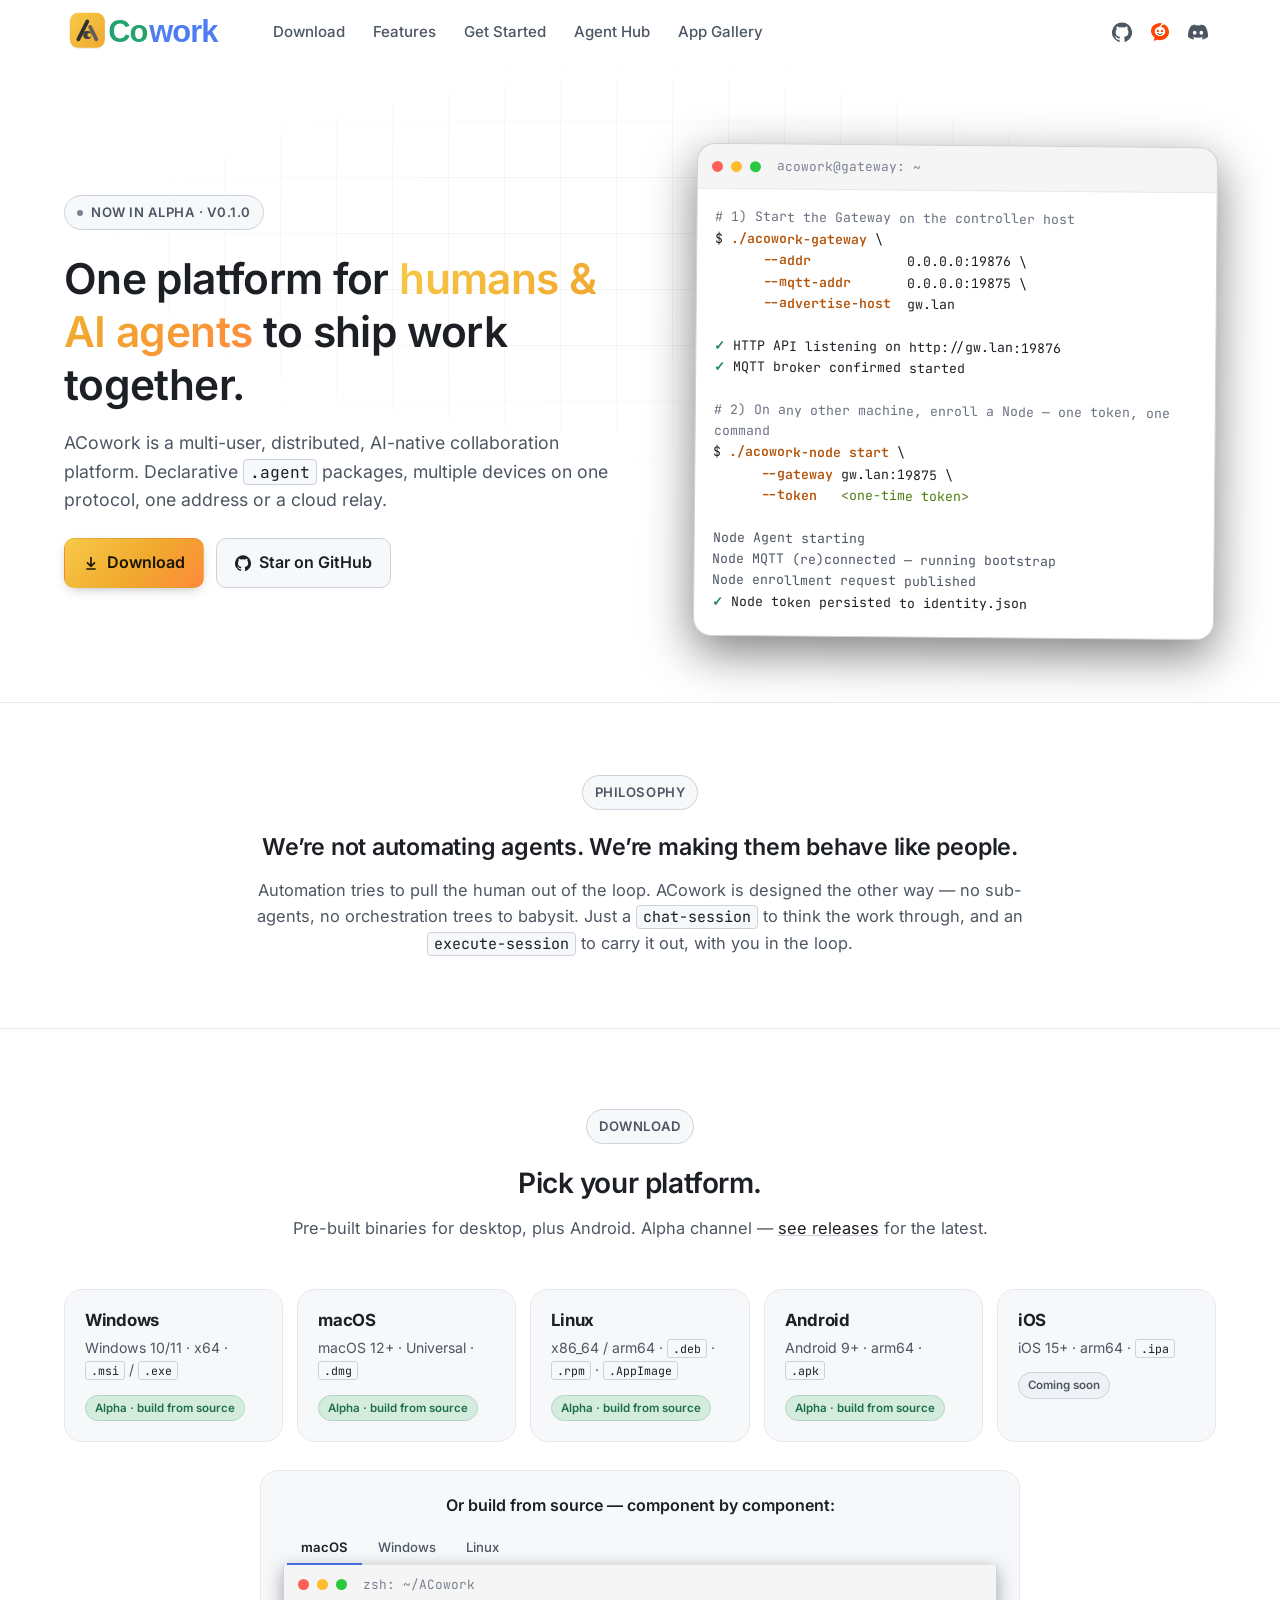
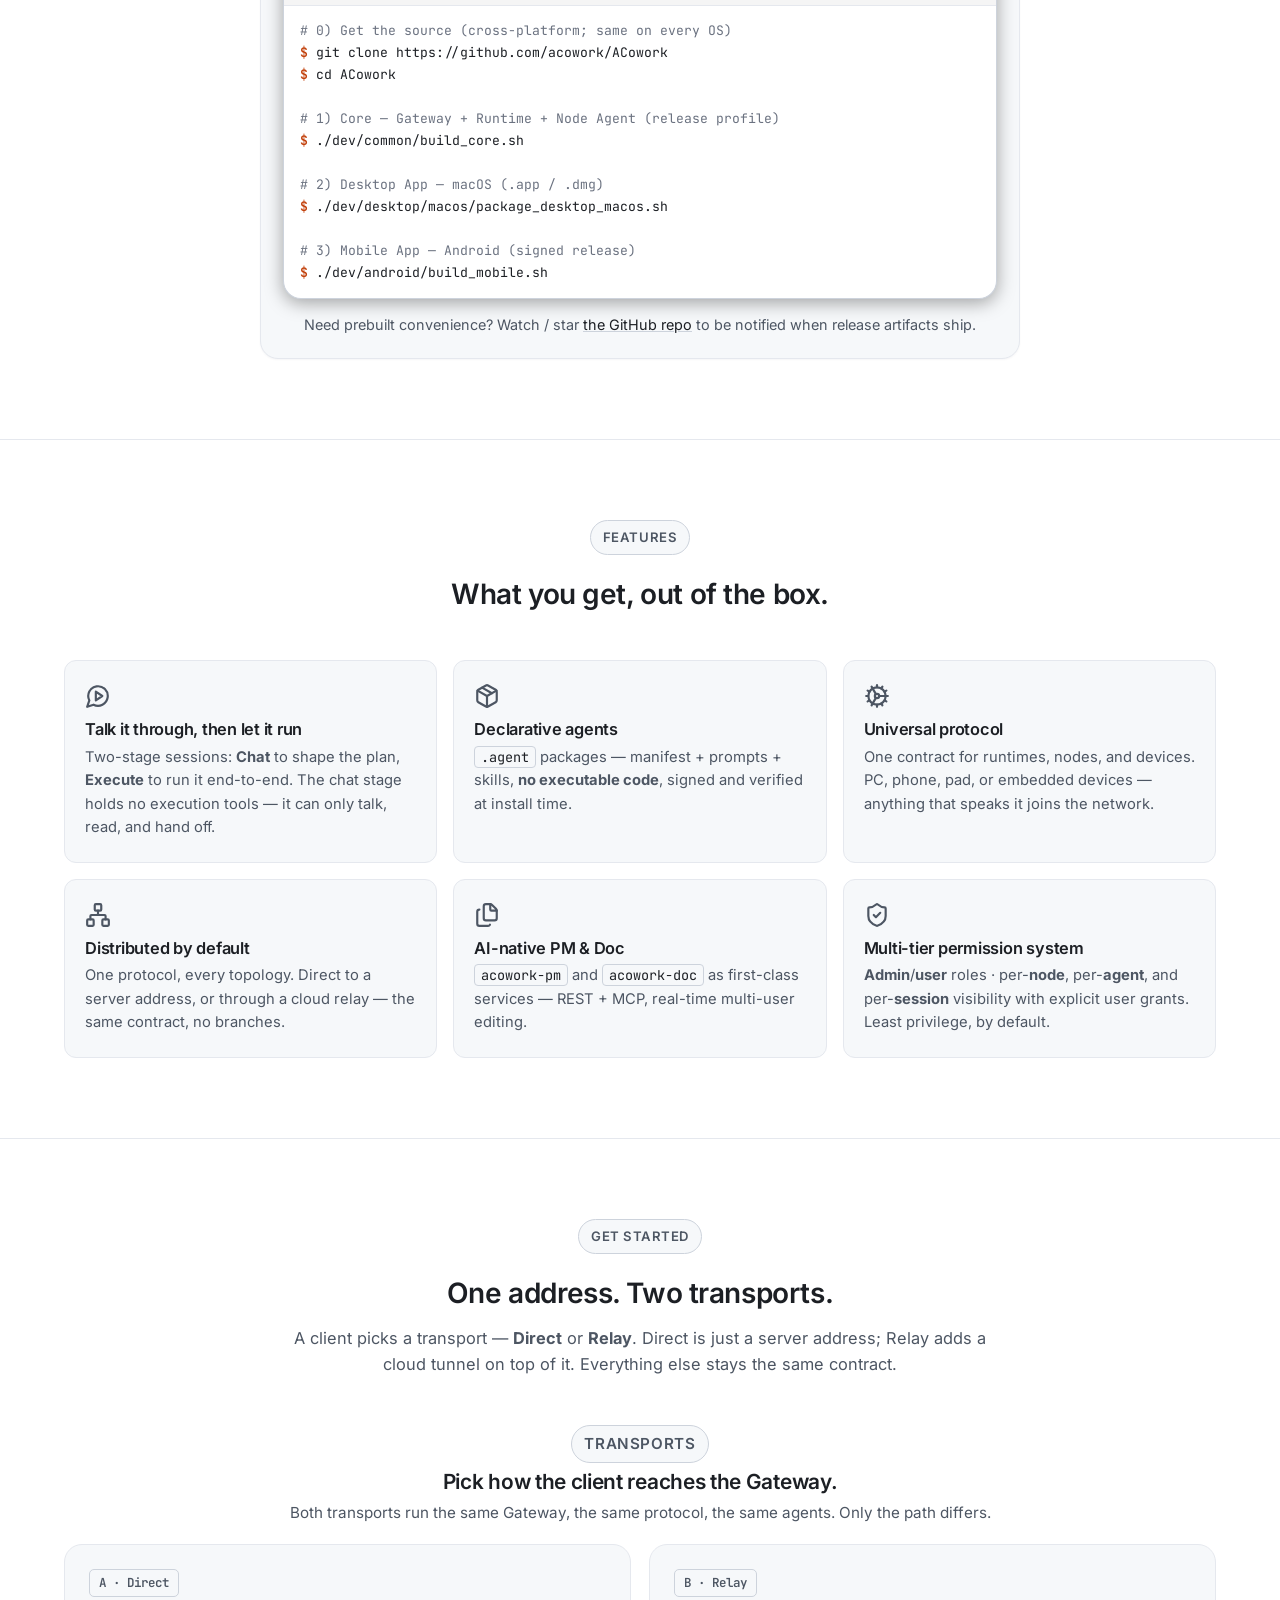
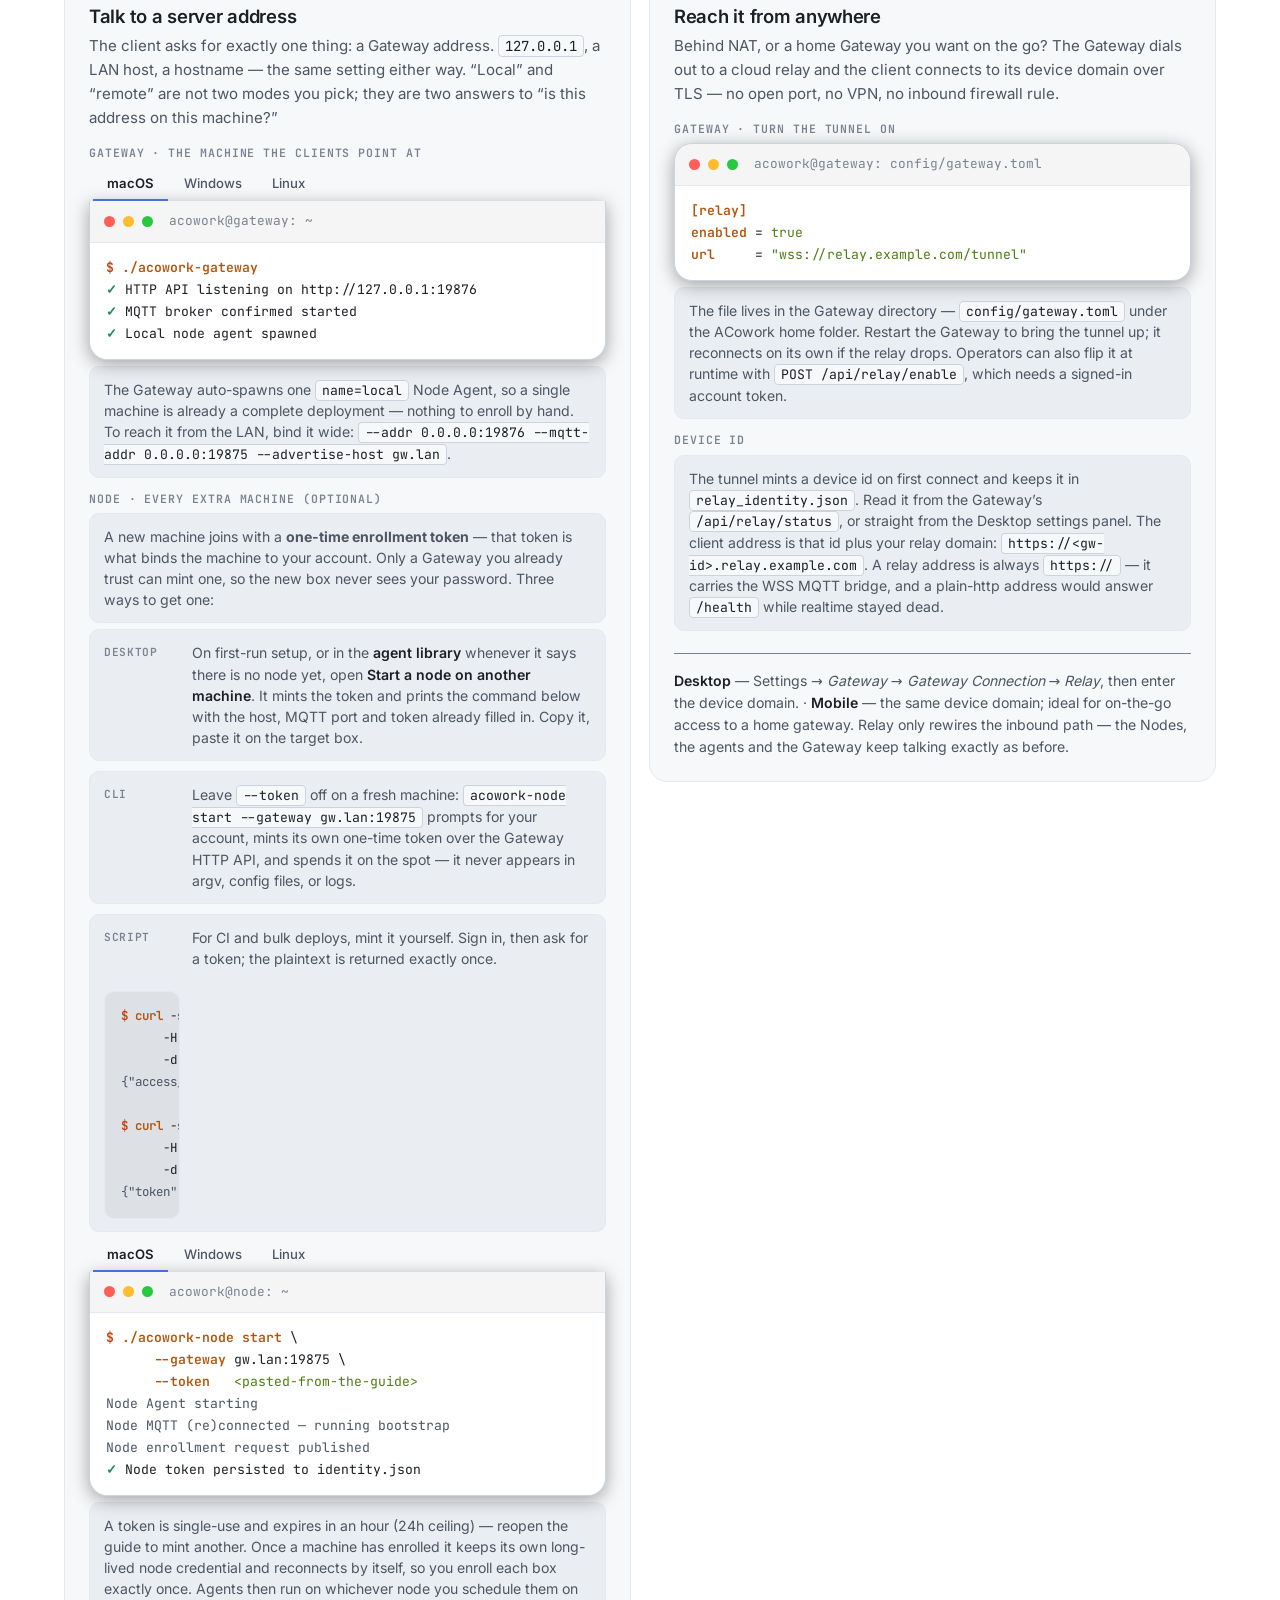
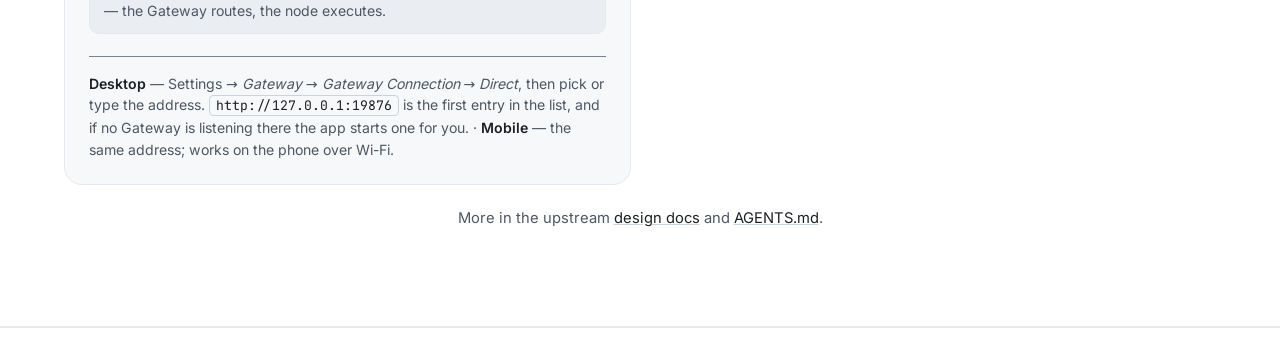
==== commit 7286a0b3: "feat(site): one address, two transports, and how a node gets its token The Gateway topology was cons" ====
--- a/index.html
+++ b/index.html
@@ -7,12 +7,12 @@
   <meta name="theme-color" content="#0d0e10" />
 
   <title>ACowork &mdash; AI Agents Collaboration Platform</title>
-  <meta name="description" content="ACowork is a multi-user, distributed, AI-native collaboration platform. Declarative .agent packages, multiple devices on one protocol, standalone to cluster." />
+  <meta name="description" content="ACowork is a multi-user, distributed, AI-native collaboration platform. Declarative .agent packages, multiple devices on one protocol, one address or a cloud relay." />
   <meta name="keywords" content="ACowork, AI agents, multi-agent, collaboration platform, declarative agent, Rust, MCP, Grafeo" />
 
   <meta property="og:type" content="website" />
   <meta property="og:title" content="ACowork &mdash; AI Agents Collaboration Platform" />
-  <meta property="og:description" content="Multi-user &middot; distributed &middot; AI-native. Declarative .agent packages, multiple devices on one protocol, standalone to cluster." />
+  <meta property="og:description" content="Multi-user &middot; distributed &middot; AI-native. Declarative .agent packages, multiple devices on one protocol, one address or a cloud relay." />
   <meta property="og:image" content="assets/hero-1.jpg" />
   <meta name="twitter:card" content="summary_large_image" />
 
@@ -86,7 +86,7 @@
           <p class="hero__sub">
             ACowork is a multi-user, distributed, AI-native collaboration platform.
             Declarative <code class="inline">.agent</code> packages, multiple devices
-            on one protocol, standalone to cluster.
+            on one protocol, one address or a cloud relay.
           </p>
           <div class="hero__cta">
             <a class="btn btn--primary" href="#download">
@@ -106,21 +106,24 @@
               <span class="dot dot--r"></span><span class="dot dot--y"></span><span class="dot dot--g"></span>
               <span class="hero__cardurl">acowork@gateway: ~</span>
             </div>
-            <pre class="hero__cardbody"><code><span class="c-c"># 1) Start the Gateway (cluster mode)</span>
+            <pre class="hero__cardbody"><code><span class="c-c"># 1) Start the Gateway on the controller host</span>
 $ <span class="c-cmd">./acowork-gateway</span> \
       <span class="c-cmd">--addr</span>            0.0.0.0:19876 \
       <span class="c-cmd">--mqtt-addr</span>       0.0.0.0:19875 \
       <span class="c-cmd">--advertise-host</span>  gw.lan
 
-<span class="c-ok">&#10003;</span> Gateway     listening on  http://gw.lan:19876
-<span class="c-ok">&#10003;</span> MQTT broker on              gw.lan:19875
-
-<span class="c-c"># 2) On any host, enroll a Node into the cluster</span>
+<span class="c-ok">&#10003;</span> HTTP API listening on http://gw.lan:19876
+<span class="c-ok">&#10003;</span> MQTT broker confirmed started
+
+<span class="c-c"># 2) On any other machine, enroll a Node &mdash; one token, one command</span>
 $ <span class="c-cmd">./acowork-node start</span> \
       <span class="c-cmd">--gateway</span> gw.lan:19875 \
-      <span class="c-cmd">--token</span>   <span class="c-str">$ENROLL_TOKEN</span>
-
-<span class="c-ok">&#10003;</span> enrolled as node-&lt;uuid&gt; &middot; Runtime host ready</code></pre>
+      <span class="c-cmd">--token</span>   <span class="c-str">&lt;one-time token&gt;</span>
+
+<span class="c-out">Node Agent starting</span>
+<span class="c-out">Node MQTT (re)connected &mdash; running bootstrap</span>
+<span class="c-out">Node enrollment request published</span>
+<span class="c-ok">&#10003;</span> Node token persisted to identity.json</code></pre>
           </div>
         </div>
       </div>
@@ -290,7 +293,7 @@
           <article class="ft">
             <div class="ft__icon"><svg xmlns="http://www.w3.org/2000/svg" viewBox="0 0 24 24" fill="none" stroke="currentColor" stroke-width="2" stroke-linecap="round" stroke-linejoin="round" aria-hidden="true"><rect x="16" y="16" width="6" height="6" rx="1"/><rect x="2" y="16" width="6" height="6" rx="1"/><rect x="9" y="2" width="6" height="6" rx="1"/><path d="M5 16v-3a1 1 0 0 1 1-1h12a1 1 0 0 1 1 1v3"/><path d="M12 12V8"/></svg></div>
             <h3>Distributed by default</h3>
-            <p>One protocol, every topology. Local, remote nodes, or relay &mdash; the same contract, no branches.</p>
+            <p>One protocol, every topology. Direct to a server address, or through a cloud relay &mdash; the same contract, no branches.</p>
           </article>
           <article class="ft">
             <div class="ft__icon"><svg xmlns="http://www.w3.org/2000/svg" viewBox="0 0 24 24" fill="none" stroke="currentColor" stroke-width="2" stroke-linecap="round" stroke-linejoin="round" aria-hidden="true"><path d="M15 2h-4a2 2 0 0 0-2 2v11a2 2 0 0 0 2 2h8a2 2 0 0 0 2-2V8"/><path d="M16.706 2.706A2.4 2.4 0 0 0 15 2v5a1 1 0 0 0 1 1h5a2.4 2.4 0 0 0-.706-1.706z"/><path d="M5 7a2 2 0 0 0-2 2v11a2 2 0 0 0 2 2h8a2 2 0 0 0 1.732-1"/></svg></div>
@@ -310,27 +313,27 @@
       <div class="container">
         <header class="section__head">
           <p class="eyebrow eyebrow--center">Get Started</p>
-          <h2 class="section__title">Same protocol. Three wirings.</h2>
-          <p class="section__lead">Once you have the binaries, pick how Gateway and Node Agents wire up &mdash; Standalone, Cluster, or Relay. Same contract either way.</p>
+          <h2 class="section__title">One address. Two transports.</h2>
+          <p class="section__lead">A client picks a transport &mdash; <strong>Direct</strong> or <strong>Relay</strong>. Direct is just a server address; Relay adds a cloud tunnel on top of it. Everything else stays the same contract.</p>
         </header>
 
         <div class="topology">
           <header class="topology__head">
-            <p class="eyebrow eyebrow--center">Deployment topologies</p>
-            <h3>Pick the wiring that fits.</h3>
-            <p>Every variant shows the Gateway command, the Node command (or &ldquo;auto&rdquo;), and what the GUI apps do.</p>
+            <p class="eyebrow eyebrow--center">Transports</p>
+            <h3>Pick how the client reaches the Gateway.</h3>
+            <p>Both transports run the same Gateway, the same protocol, the same agents. Only the path differs.</p>
           </header>
 
           <div class="modes">
             <article class="mode">
               <header class="mode__head">
-                <span class="mode__tag">A &middot; Standalone</span>
-                <h3>Local single host</h3>
-                <p>Personal use, demos, edge devices. Gateway auto-spawns one local Node Agent. Zero setup.</p>
+                <span class="mode__tag">A &middot; Direct</span>
+                <h3>Talk to a server address</h3>
+                <p>The client asks for exactly one thing: a Gateway address. <code class="inline">127.0.0.1</code>, a LAN host, a hostname &mdash; the same setting either way. &ldquo;Local&rdquo; and &ldquo;remote&rdquo; are not two modes you pick; they are two answers to &ldquo;is this address on this machine?&rdquo;</p>
               </header>
               <div class="mode__stack">
                 <div class="mode__step">
-                  <span class="mode__step-label">Gateway</span>
+                  <span class="mode__step-label">Gateway &middot; the machine the clients point at</span>
                   <div class="ptabs" data-ptabs-group="platform">
                     <div class="ptabs__bar" role="tablist" aria-label="Platform">
                       <button type="button" class="ptabs__btn is-active" data-ptab="macos"   role="tab" aria-selected="true">macOS</button>
@@ -344,9 +347,9 @@
                           <span class="terminal__url">acowork@gateway: ~</span>
                         </div>
                         <pre class="code terminal__body"><code><span class="c-cd">$</span> <span class="c-cmd">./acowork-gateway</span>
-<span class="c-ok">&#10003;</span> Gateway     listening on  http://127.0.0.1:19876
-<span class="c-ok">&#10003;</span> MQTT broker on              127.0.0.1:19875
-<span class="c-ok">&#10003;</span> Local Node Agent enrolled (uuid=local-&hellip;)</code></pre>
+<span class="c-ok">&#10003;</span> HTTP API listening on http://127.0.0.1:19876
+<span class="c-ok">&#10003;</span> MQTT broker confirmed started
+<span class="c-ok">&#10003;</span> Local node agent spawned</code></pre>
                       </div>
                     </div>
                     <div class="ptabs__pane" data-ptab-pane="windows" role="tabpanel" hidden>
@@ -356,9 +359,9 @@
                           <span class="terminal__url">acowork@gateway: ~</span>
                         </div>
                         <pre class="code terminal__body"><code><span class="c-cd">$</span> <span class="c-cmd">.\acowork-gateway.exe</span>
-<span class="c-ok">&#10003;</span> Gateway     listening on  http://127.0.0.1:19876
-<span class="c-ok">&#10003;</span> MQTT broker on              127.0.0.1:19875
-<span class="c-ok">&#10003;</span> Local Node Agent enrolled (uuid=local-&hellip;)</code></pre>
+<span class="c-ok">&#10003;</span> HTTP API listening on http://127.0.0.1:19876
+<span class="c-ok">&#10003;</span> MQTT broker confirmed started
+<span class="c-ok">&#10003;</span> Local node agent spawned</code></pre>
                       </div>
                     </div>
                     <div class="ptabs__pane" data-ptab-pane="linux" role="tabpanel" hidden>
@@ -368,82 +371,40 @@
                           <span class="terminal__url">acowork@gateway: ~</span>
                         </div>
                         <pre class="code terminal__body"><code><span class="c-cd">$</span> <span class="c-cmd">./acowork-gateway</span>
-<span class="c-ok">&#10003;</span> Gateway     listening on  http://127.0.0.1:19876
-<span class="c-ok">&#10003;</span> MQTT broker on              127.0.0.1:19875
-<span class="c-ok">&#10003;</span> Local Node Agent enrolled (uuid=local-&hellip;)</code></pre>
+<span class="c-ok">&#10003;</span> HTTP API listening on http://127.0.0.1:19876
+<span class="c-ok">&#10003;</span> MQTT broker confirmed started
+<span class="c-ok">&#10003;</span> Local node agent spawned</code></pre>
                       </div>
                     </div>
                   </div>
+                  <p class="mode__note">The Gateway auto-spawns one <code class="inline">name=local</code> Node Agent, so a single machine is already a complete deployment &mdash; nothing to enroll by hand. To reach it from the LAN, bind it wide: <code class="inline">--addr 0.0.0.0:19876 --mqtt-addr 0.0.0.0:19875 --advertise-host gw.lan</code>.</p>
                 </div>
                 <div class="mode__step">
-                  <span class="mode__step-label">Node</span>
-                  <p class="mode__note">Auto-spawned by the Gateway as <code class="inline">name=local</code> &mdash; no manual command needed.</p>
-                </div>
-                <p class="mode__apps"><strong>Desktop</strong> &mdash; double-click the app icon. Defaults to <em>Local</em> mode pointing at <code class="inline">http://127.0.0.1:19876</code>, auto-connects. &middot; <strong>Mobile</strong> &mdash; N/A in Standalone (the mobile app always points at a remote Gateway).</p>
-              </div>
-            </article>
-
-            <article class="mode">
-              <header class="mode__head">
-                <span class="mode__tag">B &middot; Cluster</span>
-                <h3>Remote nodes</h3>
-                <p>Multiple machines, one Gateway. Run heavy agents on a GPU box, lightweight on a laptop &mdash; both enroll over MQTT.</p>
-              </header>
-              <div class="mode__stack">
-                <div class="mode__step">
-                  <span class="mode__step-label">Gateway &middot; controller host</span>
-                  <div class="ptabs" data-ptabs-group="platform">
-                    <div class="ptabs__bar" role="tablist" aria-label="Platform">
-                      <button type="button" class="ptabs__btn is-active" data-ptab="macos"   role="tab" aria-selected="true">macOS</button>
-                      <button type="button" class="ptabs__btn"           data-ptab="windows" role="tab" aria-selected="false">Windows</button>
-                      <button type="button" class="ptabs__btn"           data-ptab="linux"   role="tab" aria-selected="false">Linux</button>
-                    </div>
-                    <div class="ptabs__pane is-active" data-ptab-pane="macos" role="tabpanel">
-                      <div class="terminal">
-                        <div class="terminal__head">
-                          <span class="dot dot--r"></span><span class="dot dot--y"></span><span class="dot dot--g"></span>
-                          <span class="terminal__url">acowork@gateway: ~</span>
-                        </div>
-                        <pre class="code terminal__body"><code><span class="c-cd">$</span> <span class="c-cmd">./acowork-gateway</span> \
-      <span class="c-cmd">--addr</span>            0.0.0.0:19876 \
-      <span class="c-cmd">--mqtt-addr</span>       0.0.0.0:19875 \
-      <span class="c-cmd">--advertise-host</span>  gw.lan
-<span class="c-ok">&#10003;</span> Gateway     listening on  http://gw.lan:19876
-<span class="c-ok">&#10003;</span> MQTT broker on              gw.lan:19875</code></pre>
-                      </div>
-                    </div>
-                    <div class="ptabs__pane" data-ptab-pane="windows" role="tabpanel" hidden>
-                      <div class="terminal">
-                        <div class="terminal__head">
-                          <span class="dot dot--r"></span><span class="dot dot--y"></span><span class="dot dot--g"></span>
-                          <span class="terminal__url">acowork@gateway: ~</span>
-                        </div>
-                        <pre class="code terminal__body"><code><span class="c-cd">$</span> <span class="c-cmd">.\acowork-gateway.exe</span> `
-      <span class="c-cmd">--addr</span>            0.0.0.0:19876 `
-      <span class="c-cmd">--mqtt-addr</span>       0.0.0.0:19875 `
-      <span class="c-cmd">--advertise-host</span>  gw.lan
-<span class="c-ok">&#10003;</span> Gateway     listening on  http://gw.lan:19876
-<span class="c-ok">&#10003;</span> MQTT broker on              gw.lan:19875</code></pre>
-                      </div>
-                    </div>
-                    <div class="ptabs__pane" data-ptab-pane="linux" role="tabpanel" hidden>
-                      <div class="terminal">
-                        <div class="terminal__head">
-                          <span class="dot dot--r"></span><span class="dot dot--y"></span><span class="dot dot--g"></span>
-                          <span class="terminal__url">acowork@gateway: ~</span>
-                        </div>
-                        <pre class="code terminal__body"><code><span class="c-cd">$</span> <span class="c-cmd">./acowork-gateway</span> \
-      <span class="c-cmd">--addr</span>            0.0.0.0:19876 \
-      <span class="c-cmd">--mqtt-addr</span>       0.0.0.0:19875 \
-      <span class="c-cmd">--advertise-host</span>  gw.lan
-<span class="c-ok">&#10003;</span> Gateway     listening on  http://gw.lan:19876
-<span class="c-ok">&#10003;</span> MQTT broker on              gw.lan:19875</code></pre>
-                      </div>
-                    </div>
-                  </div>
-                </div>
-                <div class="mode__step">
-                  <span class="mode__step-label">Node &middot; every Runtime host (GPU box, workstation, VM)</span>
+                  <span class="mode__step-label">Node &middot; every extra machine (optional)</span>
+                  <p class="mode__note">A new machine joins with a <strong>one-time enrollment token</strong> &mdash; that token is what binds the machine to your account. Only a Gateway you already trust can mint one, so the new box never sees your password. Three ways to get one:</p>
+                  <ul class="tokenways">
+                    <li>
+                      <span class="tokenways__k">Desktop</span>
+                      <p>On first-run setup, or in the <strong>agent library</strong> whenever it says there is no node yet, open <strong>Start a node on another machine</strong>. It mints the token and prints the command below with the host, MQTT port and token already filled in. Copy it, paste it on the target box.</p>
+                    </li>
+                    <li>
+                      <span class="tokenways__k">CLI</span>
+                      <p>Leave <code class="inline">--token</code> off on a fresh machine: <code class="inline">acowork-node start --gateway gw.lan:19875</code> prompts for your account, mints its own one-time token over the Gateway HTTP API, and spends it on the spot &mdash; it never appears in argv, config files, or logs.</p>
+                    </li>
+                    <li>
+                      <span class="tokenways__k">Script</span>
+                      <p>For CI and bulk deploys, mint it yourself. Sign in, then ask for a token; the plaintext is returned exactly once.</p>
+                      <pre class="code tokenways__code"><code><span class="c-cd">$</span> <span class="c-cmd">curl</span> -s -X POST http://gw.lan:19876/api/auth/login \
+      -H <span class="c-str">'content-type: application/json'</span> \
+      -d <span class="c-str">'{"username":"ops","password":"&hellip;"}'</span>
+<span class="c-out">{"access_token":"&hellip;"}</span>
+
+<span class="c-cd">$</span> <span class="c-cmd">curl</span> -s -X POST http://gw.lan:19876/api/nodes/enrollment-tokens \
+      -H <span class="c-str">"Authorization: Bearer $ACCESS_TOKEN"</span> \
+      -d <span class="c-str">'{"ttl_seconds":3600}'</span>
+<span class="c-out">{"token":"&hellip;"}</span></code></pre>
+                    </li>
+                  </ul>
                   <div class="ptabs" data-ptabs-group="platform">
                     <div class="ptabs__bar" role="tablist" aria-label="Platform">
                       <button type="button" class="ptabs__btn is-active" data-ptab="macos"   role="tab" aria-selected="true">macOS</button>
@@ -458,8 +419,11 @@
                         </div>
                         <pre class="code terminal__body"><code><span class="c-cd">$</span> <span class="c-cmd">./acowork-node start</span> \
       <span class="c-cmd">--gateway</span> gw.lan:19875 \
-      <span class="c-cmd">--token</span>   <span class="c-str">$ENROLL_TOKEN</span>
-<span class="c-ok">&#10003;</span> enrolled as node-&lt;uuid&gt; &middot; Runtime host ready</code></pre>
+      <span class="c-cmd">--token</span>   <span class="c-str">&lt;pasted-from-the-guide&gt;</span>
+<span class="c-out">Node Agent starting</span>
+<span class="c-out">Node MQTT (re)connected &mdash; running bootstrap</span>
+<span class="c-out">Node enrollment request published</span>
+<span class="c-ok">&#10003;</span> Node token persisted to identity.json</code></pre>
                       </div>
                     </div>
                     <div class="ptabs__pane" data-ptab-pane="windows" role="tabpanel" hidden>
@@ -470,8 +434,11 @@
                         </div>
                         <pre class="code terminal__body"><code><span class="c-cd">$</span> <span class="c-cmd">.\acowork-node.exe start</span> `
       <span class="c-cmd">--gateway</span> gw.lan:19875 `
-      <span class="c-cmd">--token</span>   <span class="c-str">$env:ENROLL_TOKEN</span>
-<span class="c-ok">&#10003;</span> enrolled as node-&lt;uuid&gt; &middot; Runtime host ready</code></pre>
+      <span class="c-cmd">--token</span>   <span class="c-str">&lt;pasted-from-the-guide&gt;</span>
+<span class="c-out">Node Agent starting</span>
+<span class="c-out">Node MQTT (re)connected &mdash; running bootstrap</span>
+<span class="c-out">Node enrollment request published</span>
+<span class="c-ok">&#10003;</span> Node token persisted to identity.json</code></pre>
                       </div>
                     </div>
                     <div class="ptabs__pane" data-ptab-pane="linux" role="tabpanel" hidden>
@@ -482,76 +449,45 @@
                         </div>
                         <pre class="code terminal__body"><code><span class="c-cd">$</span> <span class="c-cmd">./acowork-node start</span> \
       <span class="c-cmd">--gateway</span> gw.lan:19875 \
-      <span class="c-cmd">--token</span>   <span class="c-str">$ENROLL_TOKEN</span>
-<span class="c-ok">&#10003;</span> enrolled as node-&lt;uuid&gt; &middot; Runtime host ready</code></pre>
+      <span class="c-cmd">--token</span>   <span class="c-str">&lt;pasted-from-the-guide&gt;</span>
+<span class="c-out">Node Agent starting</span>
+<span class="c-out">Node MQTT (re)connected &mdash; running bootstrap</span>
+<span class="c-out">Node enrollment request published</span>
+<span class="c-ok">&#10003;</span> Node token persisted to identity.json</code></pre>
                       </div>
                     </div>
                   </div>
-                </div>
-                <p class="mode__apps"><strong>Desktop</strong> &mdash; Settings &rarr; <em>Gateway</em> tab &rarr; switch to <em>Remote (LAN)</em> &rarr; enter <code class="inline">http://gw.lan:19876</code>. &middot; <strong>Mobile</strong> &mdash; same URL; works on the phone over Wi-Fi.</p>
+                  <p class="mode__note">A token is single-use and expires in an hour (24h ceiling) &mdash; reopen the guide to mint another. Once a machine has enrolled it keeps its own long-lived node credential and reconnects by itself, so you enroll each box exactly once. Agents then run on whichever node you schedule them on &mdash; the Gateway routes, the node executes.</p>
+                </div>
+                <p class="mode__apps"><strong>Desktop</strong> &mdash; Settings &rarr; <em>Gateway</em> &rarr; <em>Gateway Connection</em> &rarr; <em>Direct</em>, then pick or type the address. <code class="inline">http://127.0.0.1:19876</code> is the first entry in the list, and if no Gateway is listening there the app starts one for you. &middot; <strong>Mobile</strong> &mdash; the same address; works on the phone over Wi-Fi.</p>
               </div>
             </article>
 
             <article class="mode">
               <header class="mode__head">
-                <span class="mode__tag">C &middot; Relay</span>
-                <h3>NAT&rsquo;d / remote access</h3>
-                <p>Reach your home Gateway from anywhere with a thin WSS tunnel &mdash; no public port, no VPN. Layered on top of Standalone or Cluster.</p>
+                <span class="mode__tag">B &middot; Relay</span>
+                <h3>Reach it from anywhere</h3>
+                <p>Behind NAT, or a home Gateway you want on the go? The Gateway dials out to a cloud relay and the client connects to its device domain over TLS &mdash; no open port, no VPN, no inbound firewall rule.</p>
               </header>
               <div class="mode__stack">
                 <div class="mode__step">
-                  <span class="mode__step-label">Gateway &middot; flip the tunnel on (no restart)</span>
-                  <div class="ptabs" data-ptabs-group="platform">
-                    <div class="ptabs__bar" role="tablist" aria-label="Platform">
-                      <button type="button" class="ptabs__btn is-active" data-ptab="macos"   role="tab" aria-selected="true">macOS</button>
-                      <button type="button" class="ptabs__btn"           data-ptab="windows" role="tab" aria-selected="false">Windows</button>
-                      <button type="button" class="ptabs__btn"           data-ptab="linux"   role="tab" aria-selected="false">Linux</button>
-                    </div>
-                    <div class="ptabs__pane is-active" data-ptab-pane="macos" role="tabpanel">
-                      <div class="terminal">
-                        <div class="terminal__head">
-                          <span class="dot dot--r"></span><span class="dot dot--y"></span><span class="dot dot--g"></span>
-                          <span class="terminal__url">acowork@gateway: ~</span>
-                        </div>
-                        <pre class="code terminal__body"><code><span class="c-cd">$</span> <span class="c-cmd">curl -X POST http://127.0.0.1:19876/api/relay/enable</span> \
-      -H <span class="c-str">'Content-Type: application/json'</span> \
-      -d <span class="c-str">'{"url": "wss://relay.example.com/tunnel"}'</span>
-<span class="c-ok">&#10003;</span> tunnel established &middot; gw-id: 7f3a-&hellip;</code></pre>
-                      </div>
-                    </div>
-                    <div class="ptabs__pane" data-ptab-pane="windows" role="tabpanel" hidden>
-                      <div class="terminal">
-                        <div class="terminal__head">
-                          <span class="dot dot--r"></span><span class="dot dot--y"></span><span class="dot dot--g"></span>
-                          <span class="terminal__url">acowork@gateway: ~</span>
-                        </div>
-                        <pre class="code terminal__body"><code><span class="c-cd">$</span> <span class="c-cmd">$body</span> = <span class="c-str">'{&quot;url&quot;: &quot;wss://relay.example.com/tunnel&quot;}'</span>
-<span class="c-cd">$</span> <span class="c-cmd">curl.exe</span> -X POST http://127.0.0.1:19876/api/relay/enable `
-        -H <span class="c-str">"Content-Type: application/json"</span> `
-        -d <span class="c-cmd">$body</span>
-<span class="c-ok">&#10003;</span> tunnel established &middot; gw-id: 7f3a-&hellip;</code></pre>
-                        <p class="mode__note">PowerShell's <code class="inline">curl</code> is an alias for <code class="inline">Invoke-WebRequest</code> &mdash; call <code class="inline">curl.exe</code> explicitly for the same behavior as bash.</p>
-                      </div>
-                    </div>
-                    <div class="ptabs__pane" data-ptab-pane="linux" role="tabpanel" hidden>
-                      <div class="terminal">
-                        <div class="terminal__head">
-                          <span class="dot dot--r"></span><span class="dot dot--y"></span><span class="dot dot--g"></span>
-                          <span class="terminal__url">acowork@gateway: ~</span>
-                        </div>
-                        <pre class="code terminal__body"><code><span class="c-cd">$</span> <span class="c-cmd">curl -X POST http://127.0.0.1:19876/api/relay/enable</span> \
-      -H <span class="c-str">'Content-Type: application/json'</span> \
-      -d <span class="c-str">'{"url": "wss://relay.example.com/tunnel"}'</span>
-<span class="c-ok">&#10003;</span> tunnel established &middot; gw-id: 7f3a-&hellip;</code></pre>
-                      </div>
-                    </div>
+                  <span class="mode__step-label">Gateway &middot; turn the tunnel on</span>
+                  <div class="terminal">
+                    <div class="terminal__head">
+                      <span class="dot dot--r"></span><span class="dot dot--y"></span><span class="dot dot--g"></span>
+                      <span class="terminal__url">acowork@gateway: config/gateway.toml</span>
+                    </div>
+                    <pre class="code terminal__body"><code><span class="c-cmd">[relay]</span>
+<span class="c-cmd">enabled</span> = <span class="c-str">true</span>
+<span class="c-cmd">url</span>     = <span class="c-str">"wss://relay.example.com/tunnel"</span></code></pre>
                   </div>
+                  <p class="mode__note">The file lives in the Gateway directory &mdash; <code class="inline">config/gateway.toml</code> under the ACowork home folder. Restart the Gateway to bring the tunnel up; it reconnects on its own if the relay drops. Operators can also flip it at runtime with <code class="inline">POST /api/relay/enable</code>, which needs a signed-in account token.</p>
                 </div>
                 <div class="mode__step">
-                  <span class="mode__step-label">Node</span>
-                  <p class="mode__note">Unchanged &mdash; Nodes still talk to the local Gateway as before. Relay only rewires the inbound path.</p>
-                </div>
-                <p class="mode__apps"><strong>Desktop</strong> &mdash; Settings &rarr; <em>Gateway</em> tab &rarr; switch to <em>Relay (WAN)</em> &rarr; enter <code class="inline">https://7f3a-&hellip;.relay.example.com</code>. &middot; <strong>Mobile</strong> &mdash; same; ideal for on-the-go access to a home gateway.</p>
+                  <span class="mode__step-label">Device id</span>
+                  <p class="mode__note">The tunnel mints a device id on first connect and keeps it in <code class="inline">relay_identity.json</code>. Read it from the Gateway&rsquo;s <code class="inline">/api/relay/status</code>, or straight from the Desktop settings panel. The client address is that id plus your relay domain: <code class="inline">https://&lt;gw-id&gt;.relay.example.com</code>. A relay address is always <code class="inline">https://</code> &mdash; it carries the WSS MQTT bridge, and a plain-http address would answer <code class="inline">/health</code> while realtime stayed dead.</p>
+                </div>
+                <p class="mode__apps"><strong>Desktop</strong> &mdash; Settings &rarr; <em>Gateway</em> &rarr; <em>Gateway Connection</em> &rarr; <em>Relay</em>, then enter the device domain. &middot; <strong>Mobile</strong> &mdash; the same device domain; ideal for on-the-go access to a home gateway. Relay only rewires the inbound path &mdash; the Nodes, the agents and the Gateway keep talking exactly as before.</p>
               </div>
             </article>
           </div>
--- a/styles.css
+++ b/styles.css
@@ -215,6 +215,7 @@
 .c-tag  { color: #ff8a3d; }
 .c-str  { color: #b8e986; }
 .c-ok   { color: #50c878; font-weight: 600; }
+.c-out  { color: #9aa4b2; }            /* program output — dimmer than a prompt */
 
 /* section */
 .section { padding: 80px 0; }
@@ -258,7 +259,10 @@
 .manifesto__note { margin: 0; color: var(--text-dim); font-size: 1.02rem; }
 
 /* get-started / modes */
-.modes { display: grid; grid-template-columns: 1fr; gap: 18px; }
+/* Two transports — side by side so the contrast (one address vs. a tunnel)
+   is the thing you see first. `align-items: start` keeps each card at its
+   own height instead of stretching the shorter one to match. */
+.modes { display: grid; grid-template-columns: repeat(2, 1fr); align-items: start; gap: 18px; }
 .mode { background: var(--bg-2); border: 1px solid var(--line); border-radius: var(--radius-lg); padding: 24px; transition: border-color .2s ease, transform .2s ease, box-shadow .2s ease; }
 .mode:hover { border-color: var(--line-2); transform: translateY(-2px); box-shadow: 0 4px 12px rgba(0,0,0,.18); }
 .mode__head { margin-bottom: 14px; }
@@ -385,6 +389,16 @@
   color: var(--text-dim);
 }
 .mode__note code.inline { font-size: .82rem; }
+
+/* Enrollment-token routes (Desktop guide / CLI prompt / raw API) — a labelled
+   list of alternatives inside a mode step, visually a sibling of .mode__note. */
+.tokenways { list-style: none; margin: 0; padding: 0; display: flex; flex-direction: column; gap: 10px; }
+.tokenways li { display: grid; grid-template-columns: 76px 1fr; gap: 12px; align-items: start; padding: 12px 14px; background: var(--bg-3); border: 1px solid var(--line); border-radius: 10px; }
+.tokenways p { margin: 0; font-size: .88rem; line-height: 1.5; color: var(--text-dim); }
+.tokenways strong { color: var(--text); font-weight: 600; }
+.tokenways code.inline { font-size: .82rem; }
+.tokenways__k { font-family: 'JetBrains Mono', monospace; font-size: .7rem; font-weight: 600; text-transform: uppercase; letter-spacing: .06em; color: var(--text-mute); padding-top: 2px; }
+.tokenways__code { margin-top: 10px; font-size: .78rem; }
 .mode__apps {
   margin: 10px 0 0;
   padding-top: 16px;
@@ -421,6 +435,8 @@
   .hero__inner { grid-template-columns: 1fr; gap: 36px; }
   .dl-grid { grid-template-columns: repeat(3, 1fr); }
   .ft-grid { grid-template-columns: repeat(2, 1fr); }
+  .modes { grid-template-columns: 1fr; }
+  .tokenways li { grid-template-columns: 1fr; gap: 6px; }
 }
 @media (max-width: 720px) {
   .nav__links { display: none; }
@@ -471,6 +487,7 @@
   .c-str { color: #4d7c0f; }            /* deep lime — was #b8e986 */
   .c-ok  { color: #1d8a5a; }            /* brand green — was #15803d */
   .c-c   { color: #6b7280; }            /* slate — was #6f7886 (slight tweak for light) */
+  .c-out { color: #4b5563; }            /* slate-700 — output on light bg */
 
   /* ===== Terminal: mirror the hero card — light surface in light mode =====
      .hero__card gets `background: #ffffff` above, so the first-screen
@@ -490,6 +507,7 @@
   .terminal .c-tag { color: #be185d; }            /* deep pink */
   .terminal .c-str { color: #4d7c0f; }            /* deep lime */
   .terminal .c-ok  { color: #1d8a5a; }            /* brand green */
+  .terminal .c-out { color: #4b5563; }
   .terminal .c-c   { color: #6b7280; }            /* slate */
 
   /* Override .mode .code (#dde1e6) inside .terminal — must sit after
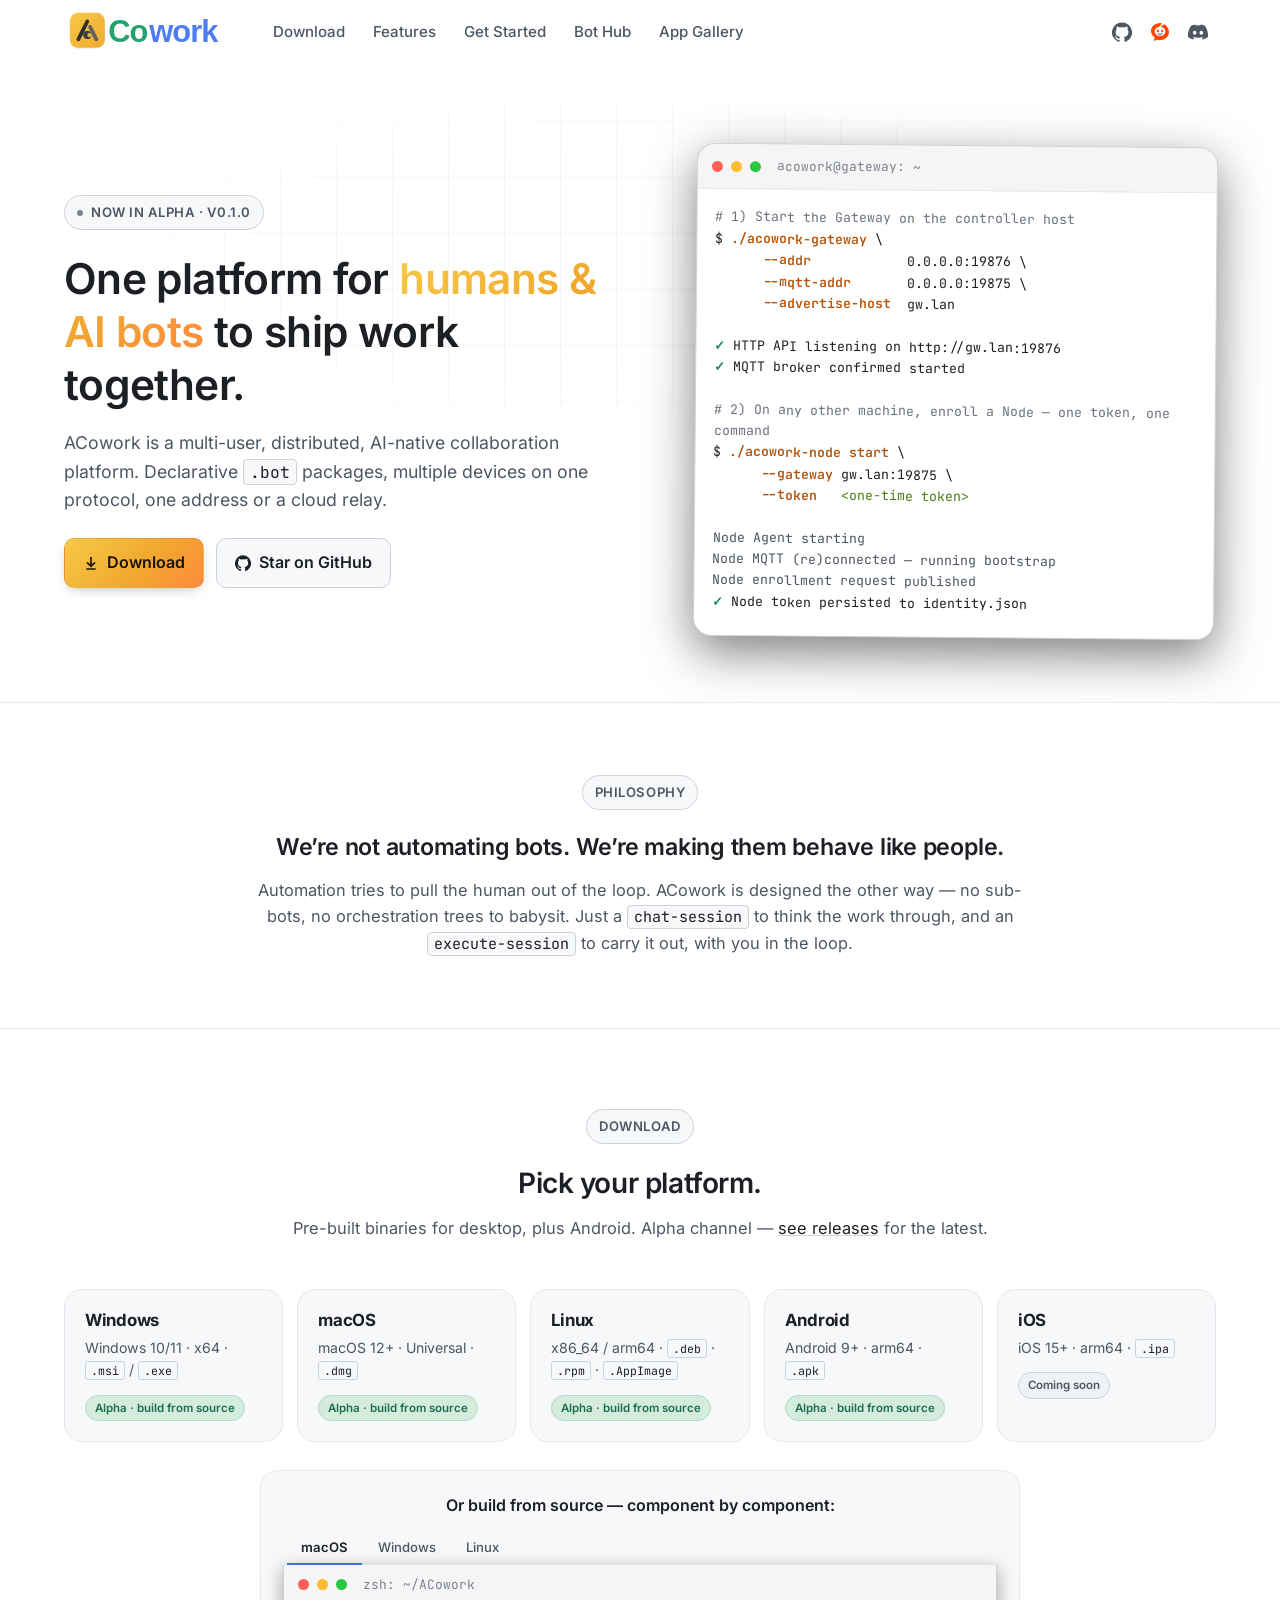
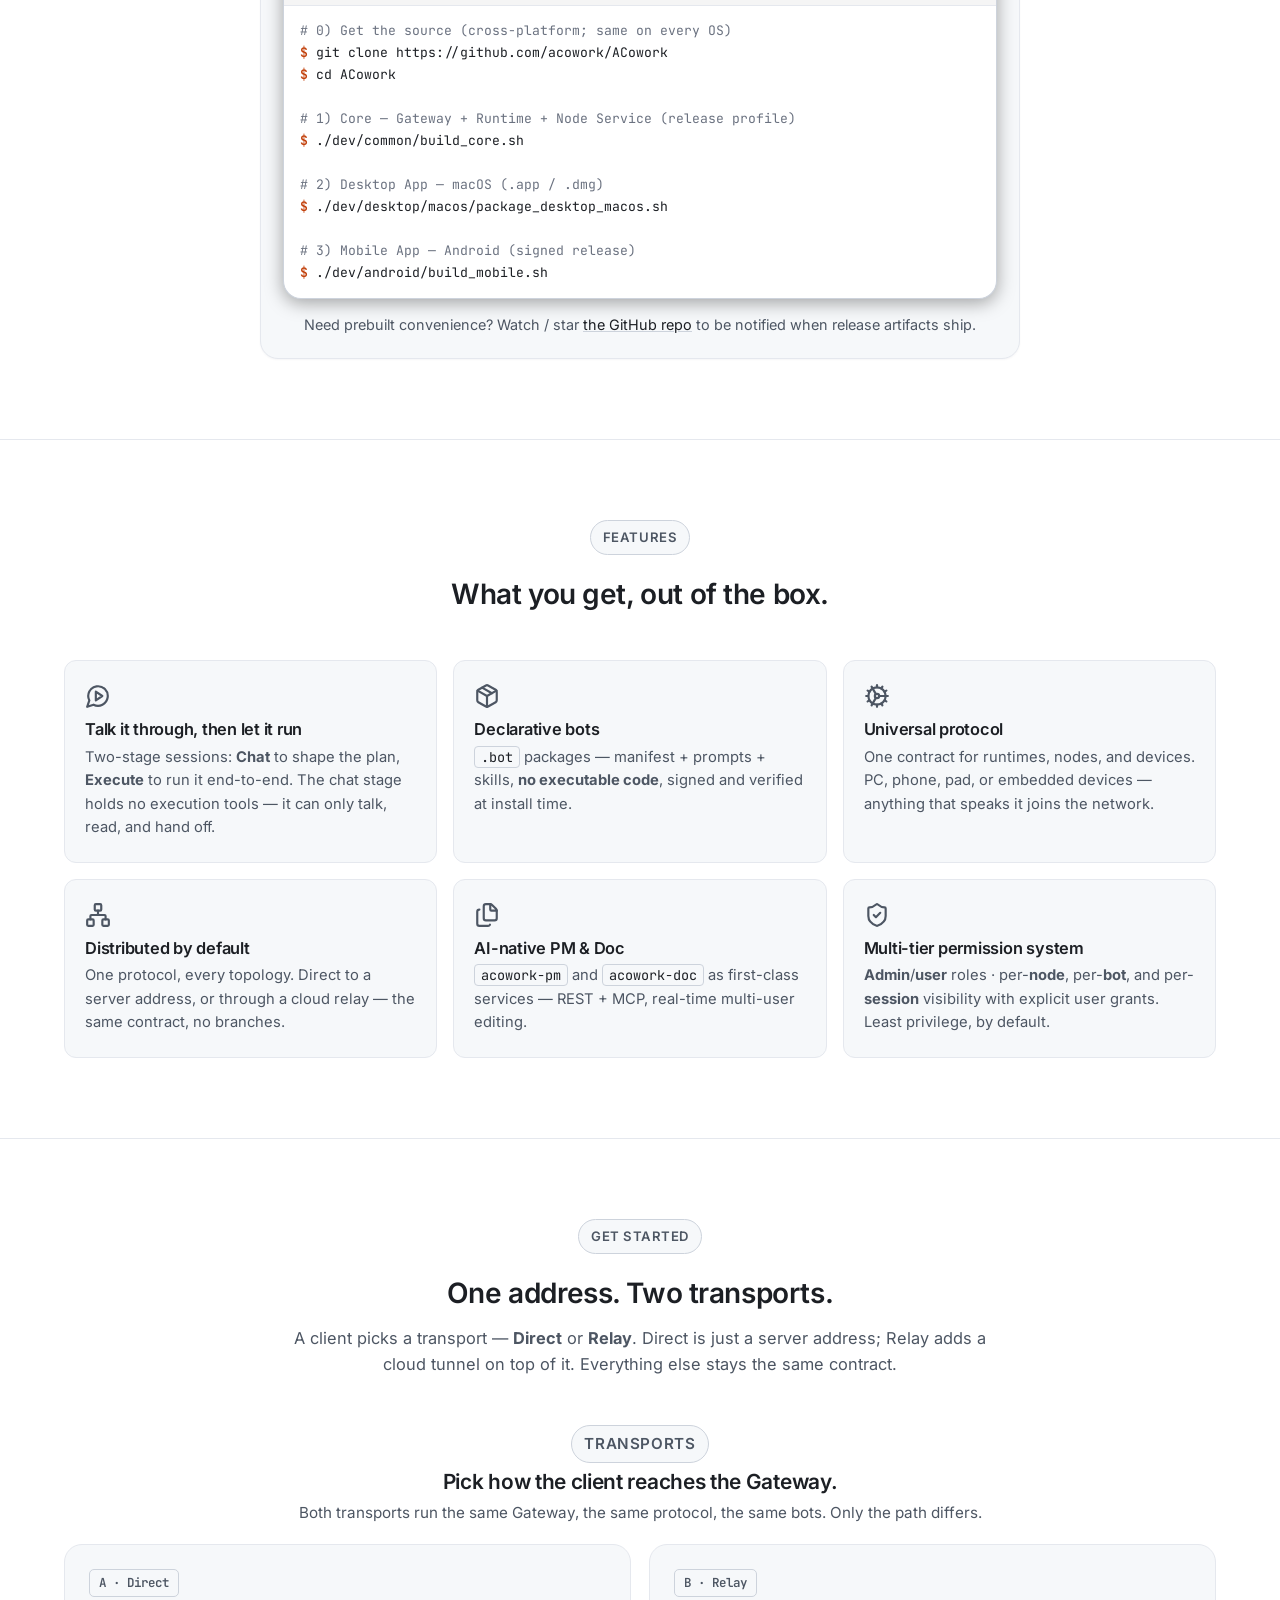
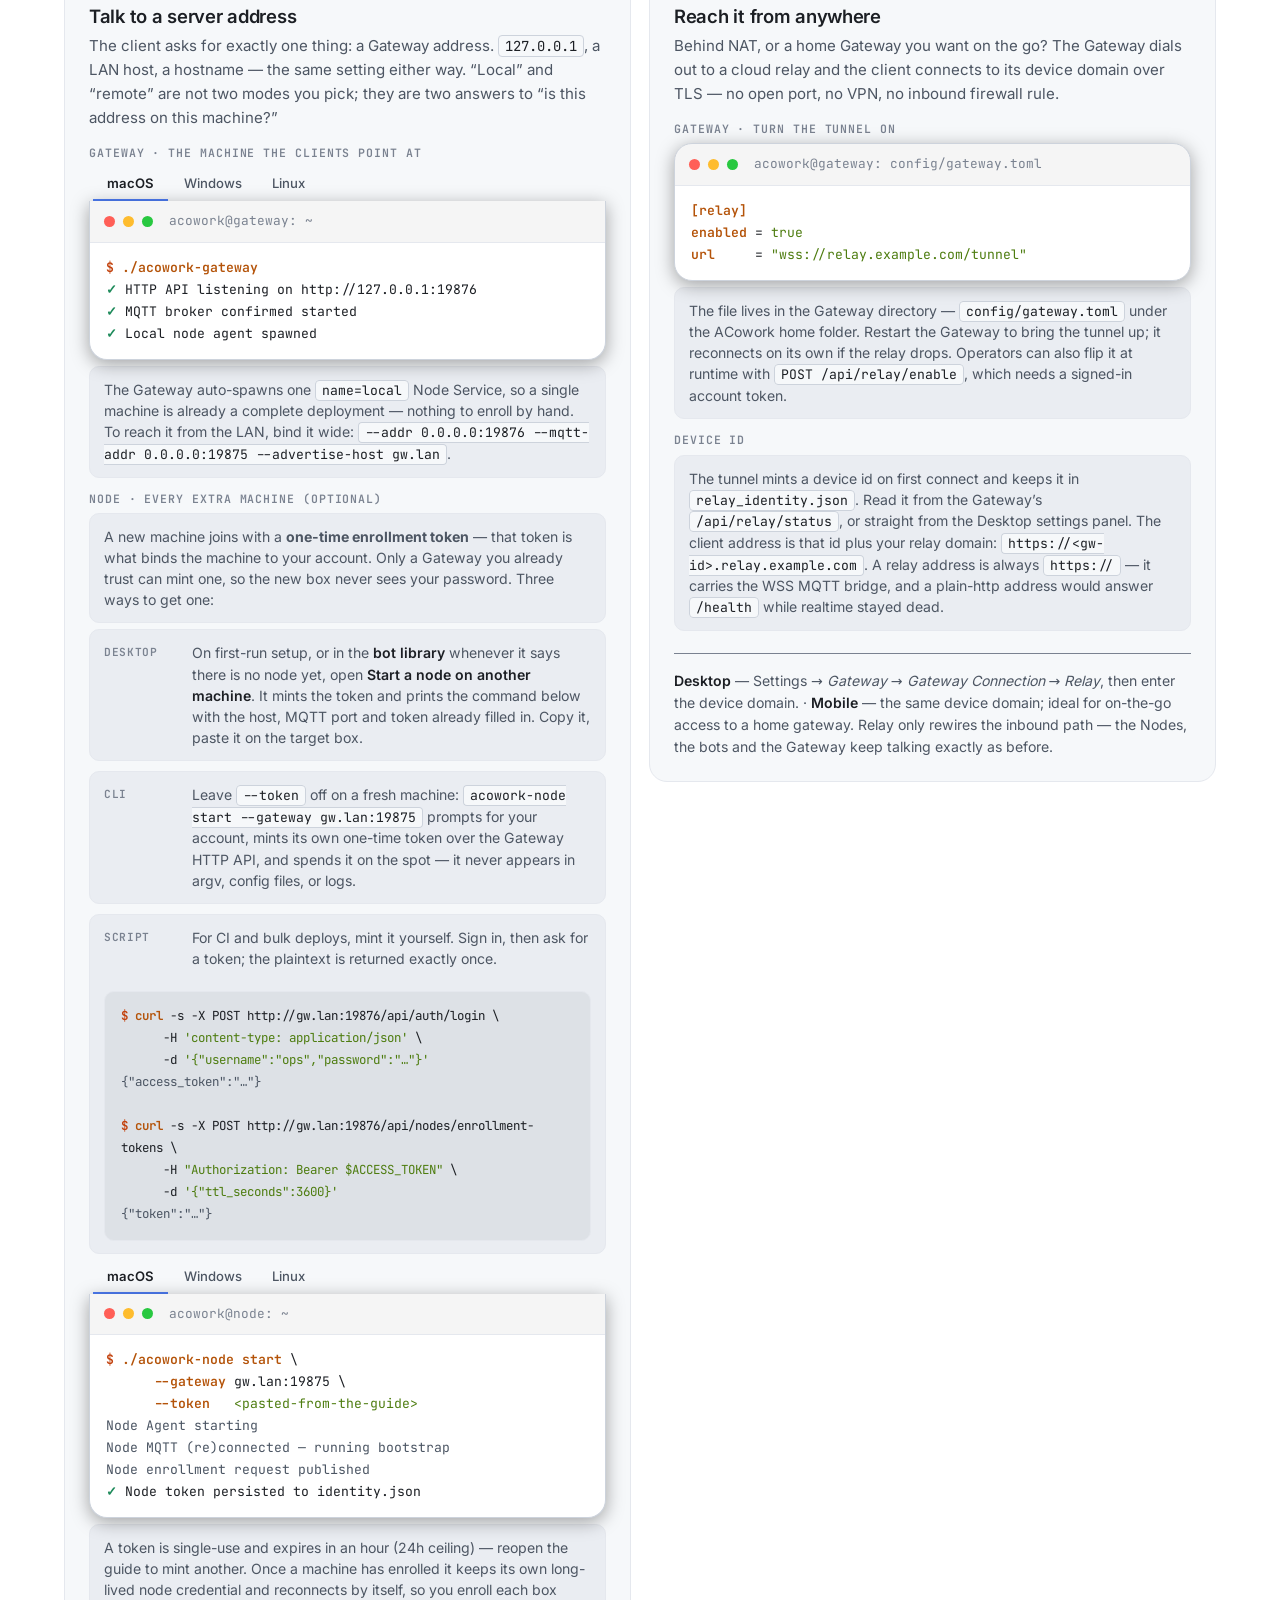
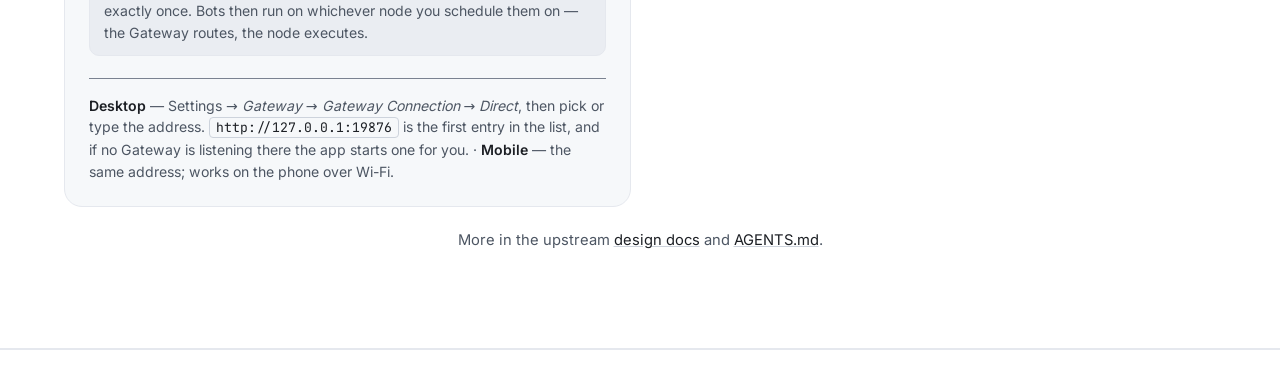
==== commit af2e3ced: "feat(web): rename Agent to Bot across the marketing copy" ====
--- a/index.html
+++ b/index.html
@@ -6,13 +6,13 @@
   <meta name="color-scheme" content="dark light" />
   <meta name="theme-color" content="#0d0e10" />
 
-  <title>ACowork &mdash; AI Agents Collaboration Platform</title>
-  <meta name="description" content="ACowork is a multi-user, distributed, AI-native collaboration platform. Declarative .agent packages, multiple devices on one protocol, one address or a cloud relay." />
-  <meta name="keywords" content="ACowork, AI agents, multi-agent, collaboration platform, declarative agent, Rust, MCP, Grafeo" />
+  <title>ACowork &mdash; AI Bots Collaboration Platform</title>
+  <meta name="description" content="ACowork is a multi-user, distributed, AI-native collaboration platform for AI bots (AI agents). Declarative .bot packages, multiple devices on one protocol, one address or a cloud relay." />
+  <meta name="keywords" content="ACowork, AI bots, AI agents, multi-bot, multi-agent, collaboration platform, declarative bot package, Rust, MCP, Grafeo" />
 
   <meta property="og:type" content="website" />
-  <meta property="og:title" content="ACowork &mdash; AI Agents Collaboration Platform" />
-  <meta property="og:description" content="Multi-user &middot; distributed &middot; AI-native. Declarative .agent packages, multiple devices on one protocol, one address or a cloud relay." />
+  <meta property="og:title" content="ACowork &mdash; AI Bots Collaboration Platform" />
+  <meta property="og:description" content="Multi-user &middot; distributed &middot; AI-native. Declarative .bot packages, multiple devices on one protocol, one address or a cloud relay." />
   <meta property="og:image" content="assets/hero-1.jpg" />
   <meta name="twitter:card" content="summary_large_image" />
 
@@ -35,7 +35,7 @@
         <a href="#download">Download</a>
         <a href="#features">Features</a>
         <a href="#start">Get Started</a>
-        <a href="https://hub.acowork.ai">Agent Hub</a>
+        <a href="https://hub.acowork.ai">Bot Hub</a>
         <a href="https://gallery.acowork.ai">App Gallery</a>
       </nav>
       <div class="nav__actions">
@@ -80,12 +80,12 @@
           </a>
           <h1 class="hero__title">
             One platform for
-            <span class="grad-text">humans &amp; AI agents</span>
+            <span class="grad-text">humans &amp; AI bots</span>
             to ship work together.
           </h1>
           <p class="hero__sub">
             ACowork is a multi-user, distributed, AI-native collaboration platform.
-            Declarative <code class="inline">.agent</code> packages, multiple devices
+            Declarative <code class="inline">.bot</code> packages, multiple devices
             on one protocol, one address or a cloud relay.
           </p>
           <div class="hero__cta">
@@ -133,8 +133,8 @@
       <div class="container">
         <div class="manifesto__inner">
           <p class="eyebrow eyebrow--center">Philosophy</p>
-          <h2 class="manifesto__statement" id="philosophy-title">We&rsquo;re not automating agents. We&rsquo;re making them behave like people.</h2>
-          <p class="manifesto__note">Automation tries to pull the human out of the loop. ACowork is designed the other way &mdash; no sub-agents, no orchestration trees to babysit. Just a <code class="inline">chat-session</code> to think the work through, and an <code class="inline">execute-session</code> to carry it out, with you in the loop.</p>
+          <h2 class="manifesto__statement" id="philosophy-title">We&rsquo;re not automating bots. We&rsquo;re making them behave like people.</h2>
+          <p class="manifesto__note">Automation tries to pull the human out of the loop. ACowork is designed the other way &mdash; no sub-bots, no orchestration trees to babysit. Just a <code class="inline">chat-session</code> to think the work through, and an <code class="inline">execute-session</code> to carry it out, with you in the loop.</p>
         </div>
       </div>
     </section>
@@ -208,7 +208,7 @@
 <span class="c-cd">$</span> git clone https://github.com/acowork/ACowork
 <span class="c-cd">$</span> cd ACowork
 
-<span class="c-c"># 1) Core &mdash; Gateway + Runtime + Node Agent (release profile)</span>
+<span class="c-c"># 1) Core &mdash; Gateway + Runtime + Node Service (release profile)</span>
 <span class="c-cd">$</span> ./dev/common/build_core.sh
 
 <span class="c-c"># 2) Desktop App &mdash; macOS (.app / .dmg)</span>
@@ -229,7 +229,7 @@
 <span class="c-cd">$</span> git clone https://github.com/acowork/ACowork
 <span class="c-cd">$</span> cd ACowork
 
-<span class="c-c"># 1) Core &mdash; Gateway + Runtime + Node Agent (release profile)</span>
+<span class="c-c"># 1) Core &mdash; Gateway + Runtime + Node Service (release profile)</span>
 <span class="c-cd">$</span> .\dev\common\build_core.ps1
 
 <span class="c-c"># 2) Desktop App &mdash; Windows (.msi / NSIS)</span>
@@ -250,7 +250,7 @@
 <span class="c-cd">$</span> git clone https://github.com/acowork/ACowork
 <span class="c-cd">$</span> cd ACowork
 
-<span class="c-c"># 1) Core &mdash; Gateway + Runtime + Node Agent (release profile)</span>
+<span class="c-c"># 1) Core &mdash; Gateway + Runtime + Node Service (release profile)</span>
 <span class="c-cd">$</span> ./dev/common/build_core.sh
 
 <span class="c-c"># 2) Desktop App &mdash; Linux (.deb / .rpm / AppImage)</span>
@@ -282,8 +282,8 @@
           </article>
           <article class="ft">
             <div class="ft__icon"><svg xmlns="http://www.w3.org/2000/svg" viewBox="0 0 24 24" fill="none" stroke="currentColor" stroke-width="2" stroke-linecap="round" stroke-linejoin="round" aria-hidden="true"><path d="M11 21.73a2 2 0 0 0 2 0l7-4A2 2 0 0 0 21 16V8a2 2 0 0 0-1-1.73l-7-4a2 2 0 0 0-2 0l-7 4A2 2 0 0 0 3 8v8a2 2 0 0 0 1 1.73z"/><path d="M12 22V12"/><polyline points="3.29 7 12 12 20.71 7"/><path d="m7.5 4.27 9 5.15"/></svg></div>
-            <h3>Declarative agents</h3>
-            <p><code class="inline">.agent</code> packages &mdash; manifest + prompts + skills, <strong>no executable code</strong>, signed and verified at install time.</p>
+            <h3>Declarative bots</h3>
+            <p><code class="inline">.bot</code> packages &mdash; manifest + prompts + skills, <strong>no executable code</strong>, signed and verified at install time.</p>
           </article>
           <article class="ft">
             <div class="ft__icon"><svg xmlns="http://www.w3.org/2000/svg" viewBox="0 0 24 24" fill="none" stroke="currentColor" stroke-width="2" stroke-linecap="round" stroke-linejoin="round" aria-hidden="true"><path d="M11 10.27 7 3.34"/><path d="m11 13.73-4 6.93"/><path d="M12 22v-2"/><path d="M12 2v2"/><path d="M14 12h8"/><path d="m17 20.66-1-1.73"/><path d="m17 3.34-1 1.73"/><path d="M2 12h2"/><path d="m20.66 17-1.73-1"/><path d="m20.66 7-1.73 1"/><path d="m3.34 17 1.73-1"/><path d="m3.34 7 1.73 1"/><circle cx="12" cy="12" r="2"/><circle cx="12" cy="12" r="8"/></svg></div>
@@ -303,7 +303,7 @@
           <article class="ft">
             <div class="ft__icon"><svg xmlns="http://www.w3.org/2000/svg" viewBox="0 0 24 24" fill="none" stroke="currentColor" stroke-width="2" stroke-linecap="round" stroke-linejoin="round" aria-hidden="true"><path d="M20 13c0 5-3.5 7.5-7.66 8.95a1 1 0 0 1-.67-.01C7.5 20.5 4 18 4 13V6a1 1 0 0 1 1-1c2 0 4.5-1.2 6.24-2.72a1.17 1.17 0 0 1 1.52 0C14.51 3.81 17 5 19 5a1 1 0 0 1 1 1z"/><path d="m9 12 2 2 4-4"/></svg></div>
             <h3>Multi-tier permission system</h3>
-            <p><strong>Admin</strong>/<strong>user</strong> roles &middot; per-<strong>node</strong>, per-<strong>agent</strong>, and per-<strong>session</strong> visibility with explicit user grants. Least privilege, by default.</p>
+            <p><strong>Admin</strong>/<strong>user</strong> roles &middot; per-<strong>node</strong>, per-<strong>bot</strong>, and per-<strong>session</strong> visibility with explicit user grants. Least privilege, by default.</p>
           </article>
         </div>
       </div>
@@ -321,7 +321,7 @@
           <header class="topology__head">
             <p class="eyebrow eyebrow--center">Transports</p>
             <h3>Pick how the client reaches the Gateway.</h3>
-            <p>Both transports run the same Gateway, the same protocol, the same agents. Only the path differs.</p>
+            <p>Both transports run the same Gateway, the same protocol, the same bots. Only the path differs.</p>
           </header>
 
           <div class="modes">
@@ -377,7 +377,7 @@
                       </div>
                     </div>
                   </div>
-                  <p class="mode__note">The Gateway auto-spawns one <code class="inline">name=local</code> Node Agent, so a single machine is already a complete deployment &mdash; nothing to enroll by hand. To reach it from the LAN, bind it wide: <code class="inline">--addr 0.0.0.0:19876 --mqtt-addr 0.0.0.0:19875 --advertise-host gw.lan</code>.</p>
+                  <p class="mode__note">The Gateway auto-spawns one <code class="inline">name=local</code> Node Service, so a single machine is already a complete deployment &mdash; nothing to enroll by hand. To reach it from the LAN, bind it wide: <code class="inline">--addr 0.0.0.0:19876 --mqtt-addr 0.0.0.0:19875 --advertise-host gw.lan</code>.</p>
                 </div>
                 <div class="mode__step">
                   <span class="mode__step-label">Node &middot; every extra machine (optional)</span>
@@ -385,7 +385,7 @@
                   <ul class="tokenways">
                     <li>
                       <span class="tokenways__k">Desktop</span>
-                      <p>On first-run setup, or in the <strong>agent library</strong> whenever it says there is no node yet, open <strong>Start a node on another machine</strong>. It mints the token and prints the command below with the host, MQTT port and token already filled in. Copy it, paste it on the target box.</p>
+                      <p>On first-run setup, or in the <strong>bot library</strong> whenever it says there is no node yet, open <strong>Start a node on another machine</strong>. It mints the token and prints the command below with the host, MQTT port and token already filled in. Copy it, paste it on the target box.</p>
                     </li>
                     <li>
                       <span class="tokenways__k">CLI</span>
@@ -457,7 +457,7 @@
                       </div>
                     </div>
                   </div>
-                  <p class="mode__note">A token is single-use and expires in an hour (24h ceiling) &mdash; reopen the guide to mint another. Once a machine has enrolled it keeps its own long-lived node credential and reconnects by itself, so you enroll each box exactly once. Agents then run on whichever node you schedule them on &mdash; the Gateway routes, the node executes.</p>
+                  <p class="mode__note">A token is single-use and expires in an hour (24h ceiling) &mdash; reopen the guide to mint another. Once a machine has enrolled it keeps its own long-lived node credential and reconnects by itself, so you enroll each box exactly once. Bots then run on whichever node you schedule them on &mdash; the Gateway routes, the node executes.</p>
                 </div>
                 <p class="mode__apps"><strong>Desktop</strong> &mdash; Settings &rarr; <em>Gateway</em> &rarr; <em>Gateway Connection</em> &rarr; <em>Direct</em>, then pick or type the address. <code class="inline">http://127.0.0.1:19876</code> is the first entry in the list, and if no Gateway is listening there the app starts one for you. &middot; <strong>Mobile</strong> &mdash; the same address; works on the phone over Wi-Fi.</p>
               </div>
@@ -487,7 +487,7 @@
                   <span class="mode__step-label">Device id</span>
                   <p class="mode__note">The tunnel mints a device id on first connect and keeps it in <code class="inline">relay_identity.json</code>. Read it from the Gateway&rsquo;s <code class="inline">/api/relay/status</code>, or straight from the Desktop settings panel. The client address is that id plus your relay domain: <code class="inline">https://&lt;gw-id&gt;.relay.example.com</code>. A relay address is always <code class="inline">https://</code> &mdash; it carries the WSS MQTT bridge, and a plain-http address would answer <code class="inline">/health</code> while realtime stayed dead.</p>
                 </div>
-                <p class="mode__apps"><strong>Desktop</strong> &mdash; Settings &rarr; <em>Gateway</em> &rarr; <em>Gateway Connection</em> &rarr; <em>Relay</em>, then enter the device domain. &middot; <strong>Mobile</strong> &mdash; the same device domain; ideal for on-the-go access to a home gateway. Relay only rewires the inbound path &mdash; the Nodes, the agents and the Gateway keep talking exactly as before.</p>
+                <p class="mode__apps"><strong>Desktop</strong> &mdash; Settings &rarr; <em>Gateway</em> &rarr; <em>Gateway Connection</em> &rarr; <em>Relay</em>, then enter the device domain. &middot; <strong>Mobile</strong> &mdash; the same device domain; ideal for on-the-go access to a home gateway. Relay only rewires the inbound path &mdash; the Nodes, the bots and the Gateway keep talking exactly as before.</p>
               </div>
             </article>
           </div>
@@ -506,7 +506,7 @@
         <a href="https://github.com/acowork/ACowork" target="_blank" rel="noopener">GitHub</a>
         <a href="https://github.com/acowork/ACowork/LICENSE" target="_blank" rel="noopener">License</a>
         <a href="https://github.com/acowork/ACowork/AGENTS.md" target="_blank" rel="noopener">AGENTS.md</a>
-        <a href="https://hub.acowork.ai" target="_blank" rel="noopener">Agent Hub</a>
+        <a href="https://hub.acowork.ai" target="_blank" rel="noopener">Bot Hub</a>
         <a href="https://gallery.acowork.ai" target="_blank" rel="noopener">App Gallery</a>
       </nav>
     </div>
--- a/styles.css
+++ b/styles.css
@@ -398,7 +398,21 @@
 .tokenways strong { color: var(--text); font-weight: 600; }
 .tokenways code.inline { font-size: .82rem; }
 .tokenways__k { font-family: 'JetBrains Mono', monospace; font-size: .7rem; font-weight: 600; text-transform: uppercase; letter-spacing: .06em; color: var(--text-mute); padding-top: 2px; }
-.tokenways__code { margin-top: 10px; font-size: .78rem; }
+/* The Script route carries a code block as a third child of the labelled
+   row. Grid auto-placement dropped it into the 76px label column (row 2 /
+   column 1), collapsing the whole snippet into a 76px box with a horizontal
+   scrollbar. Span the full row instead — the snippet is the widest
+   thing in the card. */
+.tokenways__code {
+  grid-column: 1 / -1;
+  margin-top: 10px;
+  font-size: .78rem;
+  /* long curl lines wrap instead of forcing an inner scrollbar */
+  white-space: pre-wrap;
+  overflow-wrap: break-word;
+}
+/* recessed code surface — the note row behind it is --bg-3 */
+.mode .tokenways__code { background: var(--bg-2); }
 .mode__apps {
   margin: 10px 0 0;
   padding-top: 16px;
@@ -479,6 +493,7 @@
   /* ===== Code block surfaces (hardcoded to bypass var cache) ===== */
   .code { background: #eaedf2; }
   .mode .code { background: #dde1e6; }
+  .mode .tokenways__code { background: #dde1e6; }
 
   /* ===== Code syntax colors (darker for contrast on light bg) ===== */
   .c-cmd { color: #b45309; }            /* deep amber — was #f7c948 */
